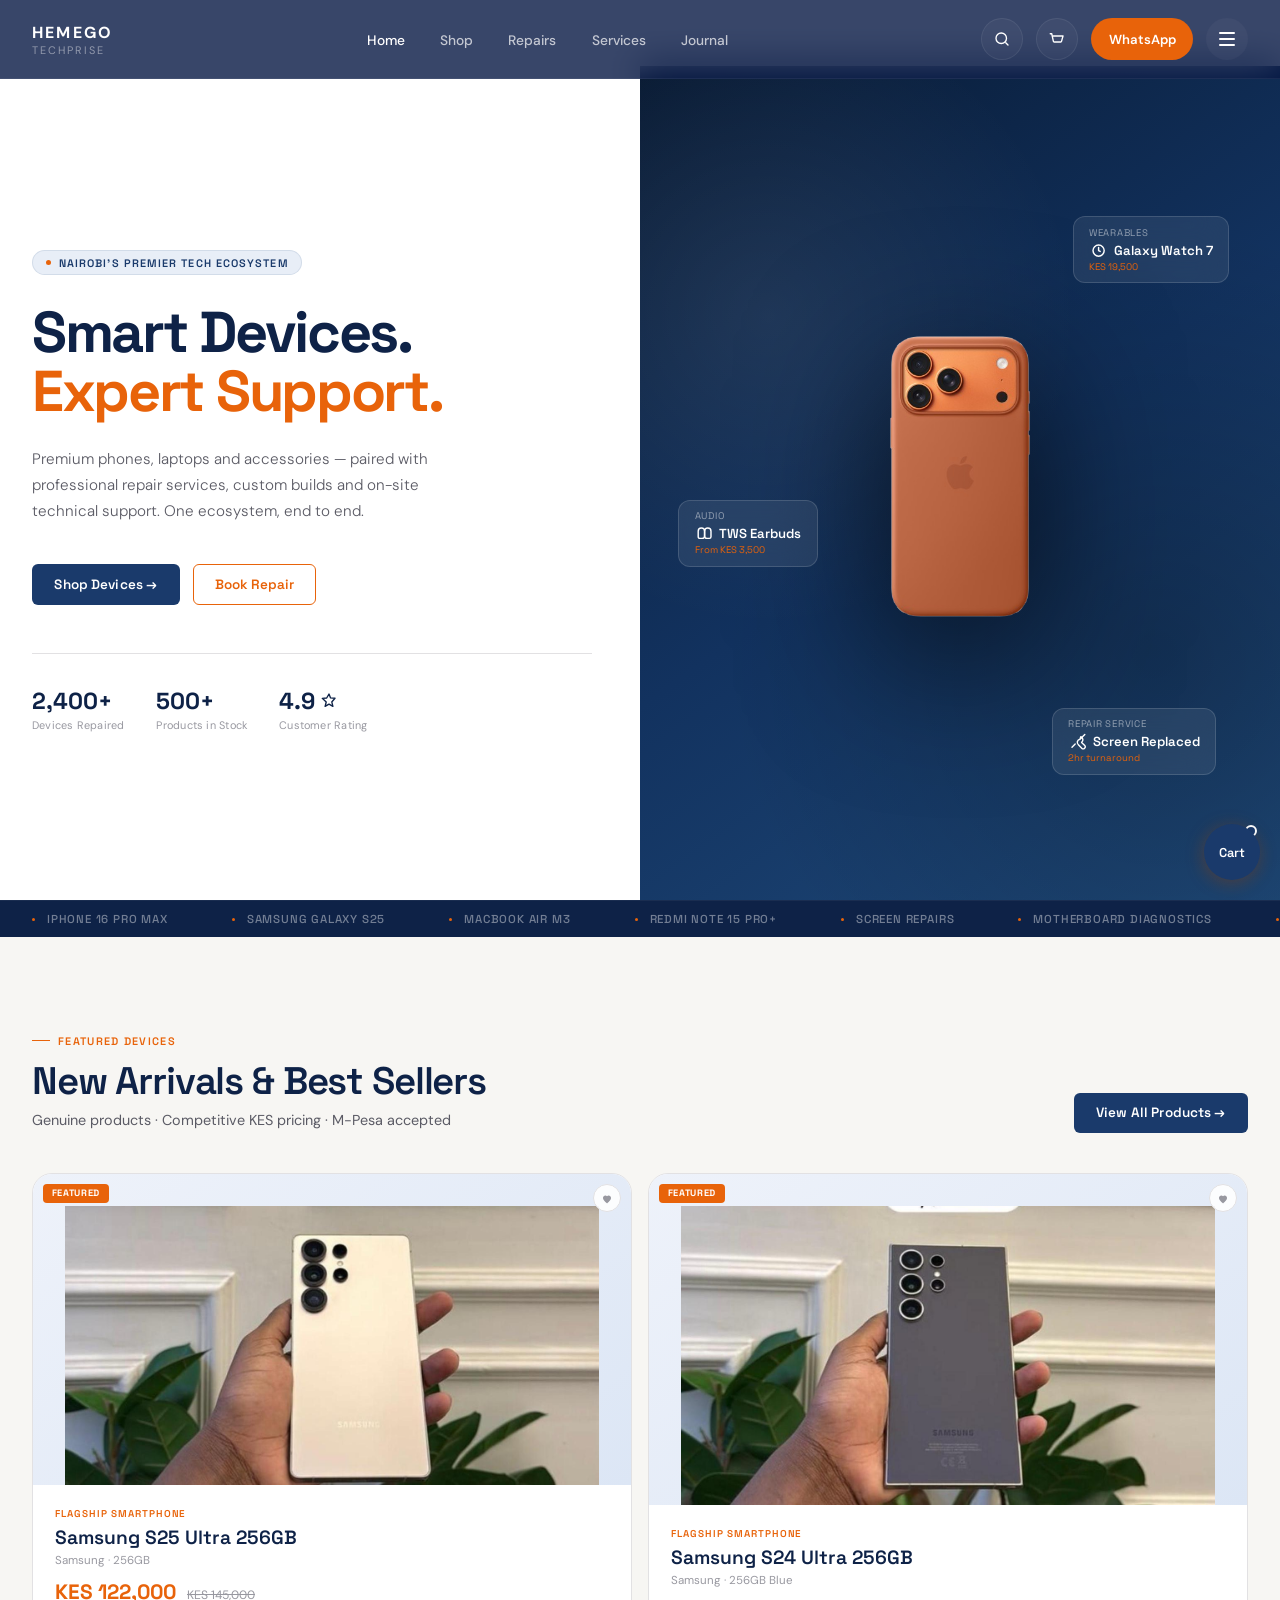
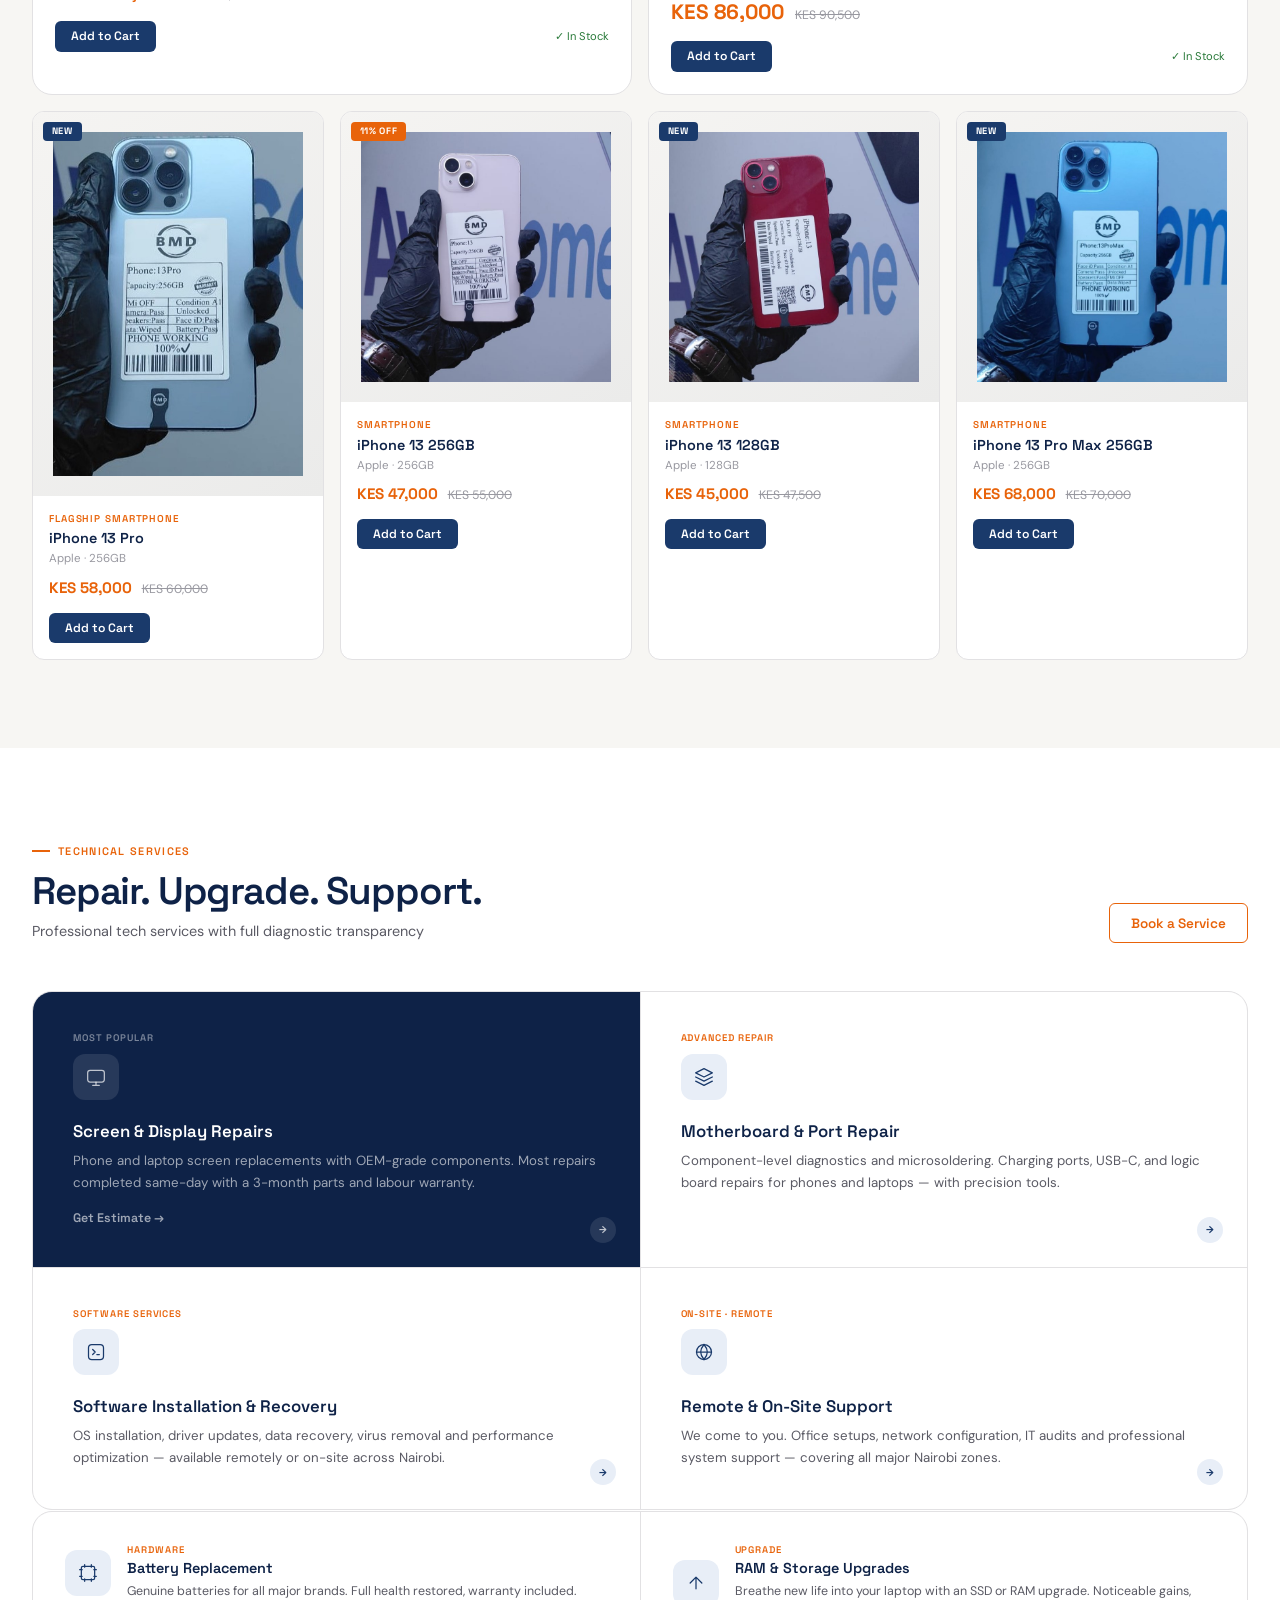
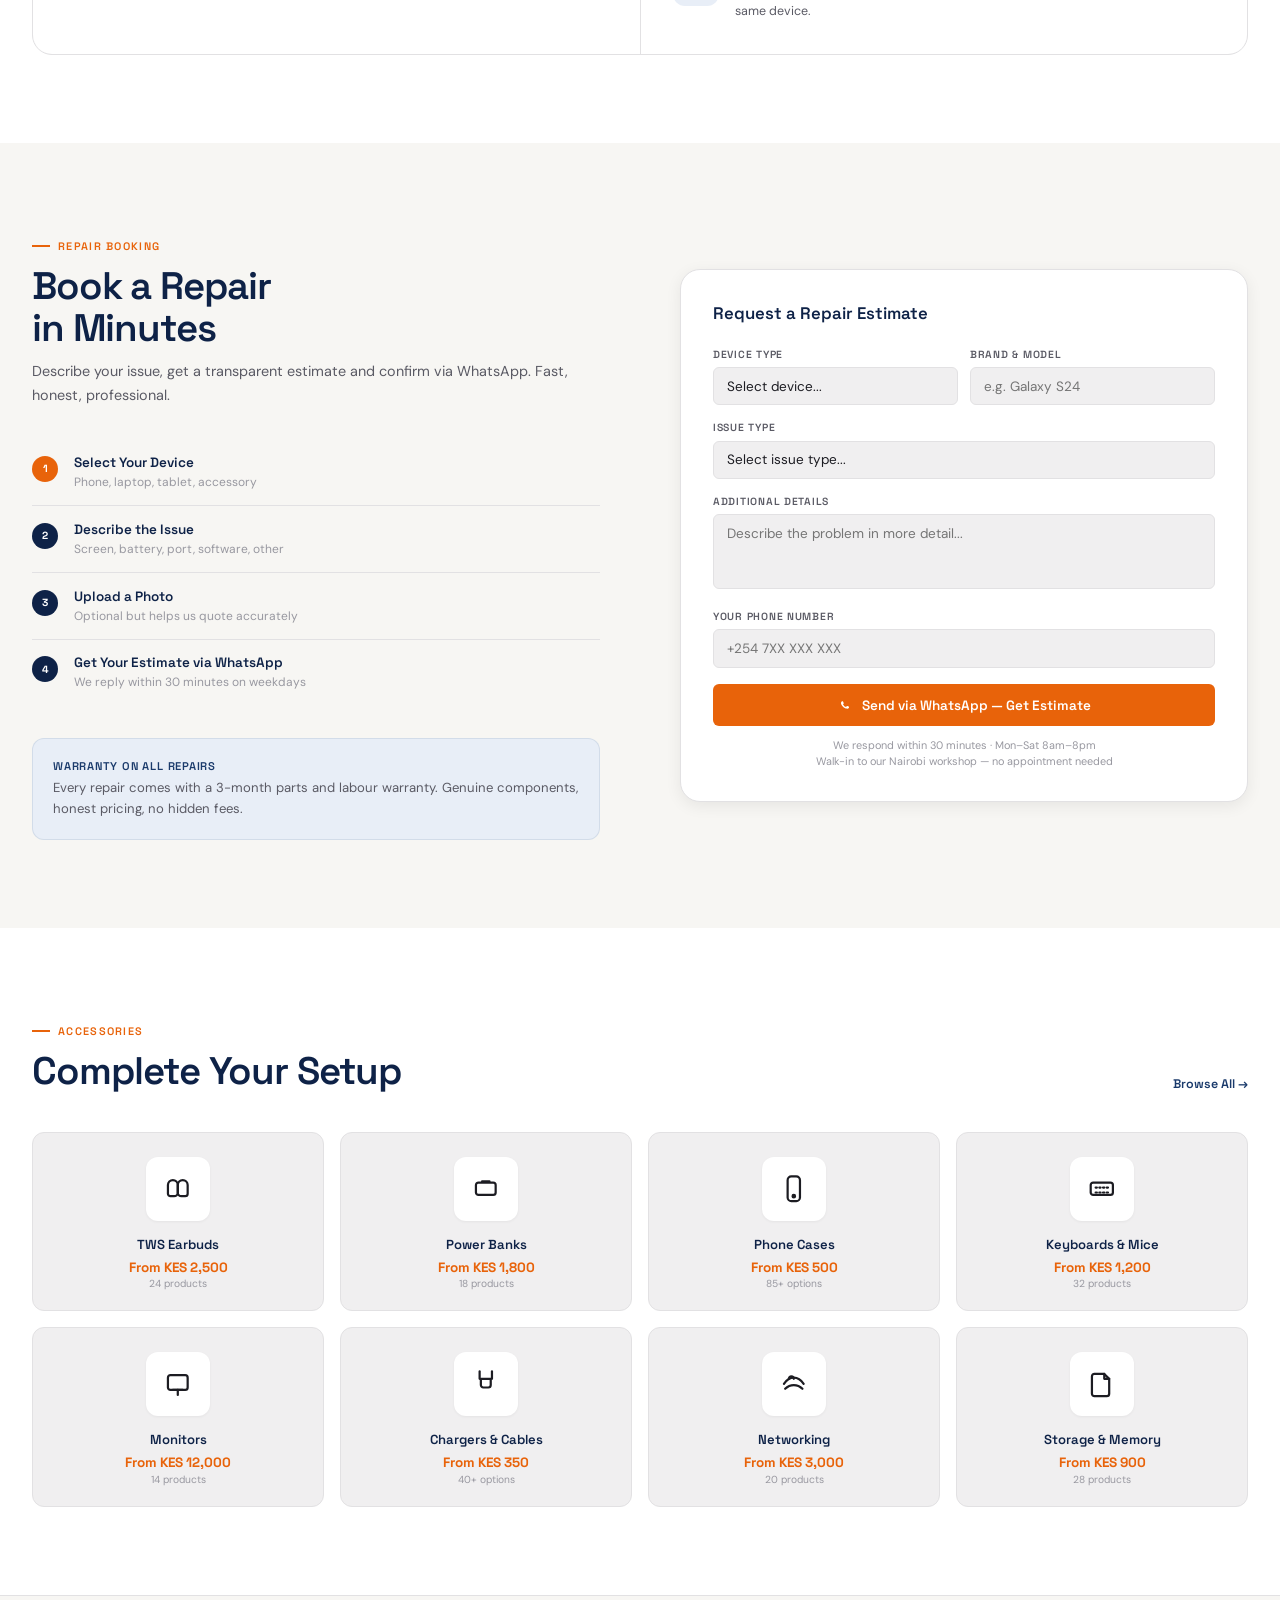
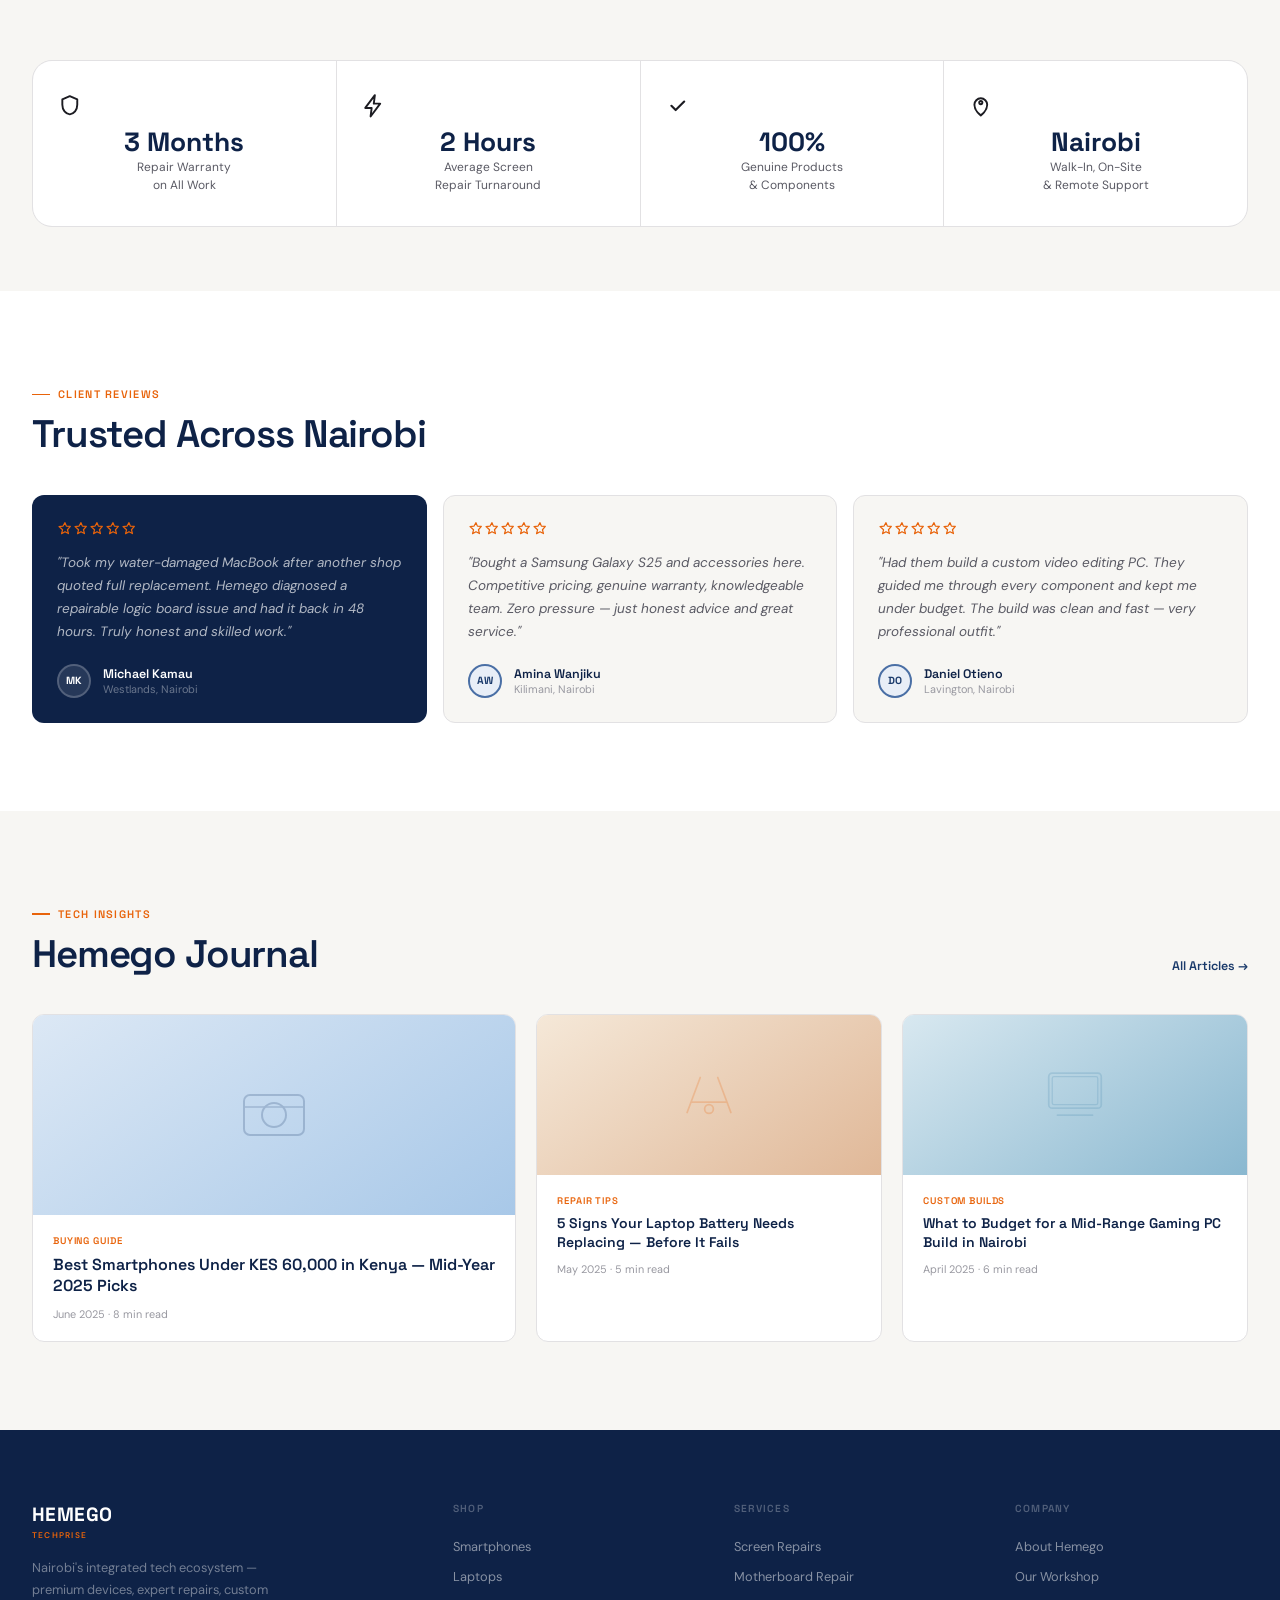
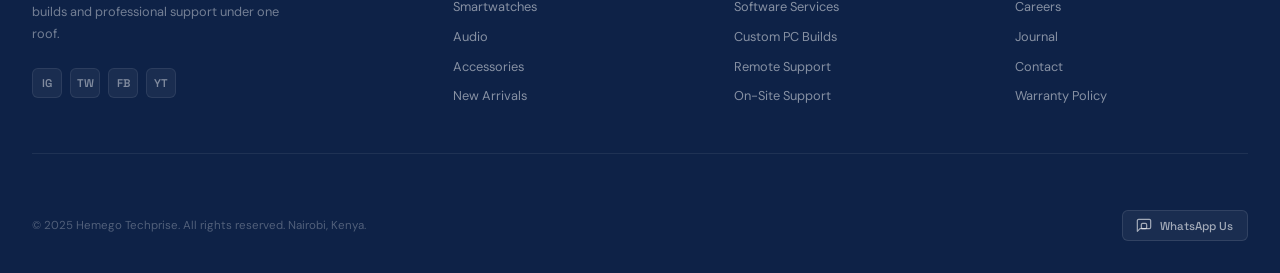
==== index.html @ 61129845 "first commit" ====
<!DOCTYPE html>
<html lang="en">

<head>
  <meta charset="UTF-8">
  <meta name="viewport" content="width=device-width, initial-scale=1.0">
  <title>HEMEGO TECHPRISE — Nairobi's Premium Tech Ecosystem</title>
  <link
    href="https://fonts.googleapis.com/css2?family=Space+Grotesk:wght@300;400;500;600;700&family=DM+Sans:ital,opsz,wght@0,9..40,300;0,9..40,400;0,9..40,500;1,9..40,300&display=swap"
    rel="stylesheet">
  <link rel="stylesheet" href="css/index.css">
</head>

<body>



  <nav class="top-nav" id="topNav">
    <div class="top-nav-inner">

      <!-- LEFT -->
      <a href="index.html" class="brand">
        <span class="brand-main">HEMEGO</span>
        <span class="brand-sub">Techprise</span>
      </a>

      <!-- CENTER DESKTOP NAV -->
      <ul class="desktop-links">
        <li><a href="index.html" class="active">Home</a></li>
        <li><a href="shop.html">Shop</a></li>
        <li><a href="repairs.html">Repairs</a></li>
        <li><a href="services.html">Services</a></li>
        <li><a href="journal.html">Journal</a></li>
      </ul>

      <!-- RIGHT -->
      <div class="nav-right">

        <button class="nav-circle-btn" id="desktopSearchBtn">
          <svg viewBox="0 0 24 24" fill="none">
            <circle cx="11" cy="11" r="7" stroke="currentColor" stroke-width="1.8" />
            <path d="M20 20L17 17" stroke="currentColor" stroke-width="1.8" stroke-linecap="round" />
          </svg>
        </button>

        <button class="nav-circle-btn">
          <svg viewBox="0 0 24 24" fill="none">
            <path d="M3 5h2l2.2 10.2a1 1 0 0 0 1 .8h8.8a1 1 0 0 0 1-.8L20 8H7" stroke="currentColor" stroke-width="1.8"
              stroke-linecap="round" stroke-linejoin="round" />
            <circle cx="10" cy="20" r="1" />
            <circle cx="18" cy="20" r="1" />
          </svg>
        </button>

        <a href="https://wa.me/254703768321" class="wa-nav-btn">
          WhatsApp
        </a>

        <!-- HAMBURGER -->
        <button class="hamburger-btn" id="hamburgerBtn">
          <span></span>
          <span></span>
          <span></span>
        </button>

      </div>

    </div>
  </nav>

  <!-- =========================
MOBILE DRAWER
========================= -->

  <div class="mobile-drawer-overlay" id="drawerOverlay"></div>

  <aside class="mobile-drawer" id="mobileDrawer">

    <div class="drawer-top">
      <div>
        <div class="drawer-brand">HEMEGO</div>
        <div class="drawer-sub">Techprise</div>
      </div>

      <button class="drawer-close" id="drawerClose">
        ×
      </button>
    </div>

    <div class="drawer-section">
      <div class="drawer-label">Navigation</div>

      <a href="index.html">Home</a>
      <a href="shop.html">Shop</a>
      <a href="repairs.html">Repairs</a>
      <a href="services.html">Services</a>
      <a href="journal.html">Journal</a>
    </div>

    <div class="drawer-section">
      <div class="drawer-label">Categories</div>

      <a href="#">Phones</a>
      <a href="#">Laptops</a>
      <a href="#">Gaming</a>
      <a href="#">Audio</a>
      <a href="#">Accessories</a>
    </div>

    <div class="drawer-section">
      <div class="drawer-label">Support</div>

      <a href="#">Book Repair</a>
      <a href="#">Track Order</a>
      <a href="#">Contact</a>
    </div>

  </aside>

  <!-- =========================
BOTTOM MOBILE NAV
========================= -->

  <nav class="bottom-mobile-nav">

    <a href="index.html" class="bottom-nav-item active">
      <svg viewBox="0 0 24 24" fill="none">
        <path d="M3 11L12 4L21 11V20H15V14H9V20H3V11Z" stroke="currentColor" stroke-width="1.8"
          stroke-linejoin="round" />
      </svg>
      <span>Home</span>
    </a>

    <button class="bottom-nav-item" id="mobileSearchBtn">
      <svg viewBox="0 0 24 24" fill="none">
        <circle cx="11" cy="11" r="7" stroke="currentColor" stroke-width="1.8" />
        <path d="M20 20L17 17" stroke="currentColor" stroke-width="1.8" stroke-linecap="round" />
      </svg>
      <span>Search</span>
    </button>

    <button class="bottom-nav-item" id="mobileCartBtn">
      <svg viewBox="0 0 24 24" fill="none">
        <path d="M3 5h2l2.2 10.2a1 1 0 0 0 1 .8h8.8a1 1 0 0 0 1-.8L20 8H7" stroke="currentColor" stroke-width="1.8"
          stroke-linecap="round" stroke-linejoin="round" />
        <circle cx="10" cy="20" r="1" />
        <circle cx="18" cy="20" r="1" />
      </svg>
      <span>Cart</span>
    </button>

    <a href="https://wa.me/254703768321" class="bottom-nav-item">
      <svg viewBox="0 0 24 24" fill="currentColor">
        <path
          d="M17.472 14.382c-.297-.149-1.758-.867-2.03-.967-.273-.099-.471-.148-.67.15-.197.297-.767.966-.94 1.164-.173.199-.347.223-.644.075-.297-.15-1.255-.463-2.39-1.475-.883-.788-1.48-1.761-1.653-2.059-.173-.297-.018-.458.13-.606.134-.133.298-.347.446-.52.149-.174.198-.298.298-.497.099-.198.05-.371-.025-.52-.075-.149-.669-1.612-.916-2.207-.242-.579-.487-.5-.669-.51-.173-.008-.371-.01-.57-.01-.198 0-.52.074-.792.372-.272.297-1.04 1.016-1.04 2.479 0 1.462 1.065 2.875 1.213 3.074.149.198 2.096 3.2 5.077 4.487.709.306 1.262.489 1.694.625.712.227 1.36.195 1.871.118.571-.085 1.758-.719 2.006-1.413.248-.694.248-1.289.173-1.413-.074-.124-.272-.198-.57-.347z" />
      </svg>
      <span>WhatsApp</span>
    </a>

  </nav>



  <div class="drawer-overlay" id="drawerOverlay"></div>
  <div class="mobile-drawer" id="mobileDrawer">
    <ul class="drawer-links">
      <li><a href="index.html" onclick="closeDrawer()">Home<span>→</span></a></li>
      <li><a href="shop.html" onclick="closeDrawer()">Shop<span>→</span></a></li>
      <li><a href="#accessories" onclick="closeDrawer()">Accessories<span>→</span></a></li>
      <li><a href="#booking" onclick="closeDrawer()">Support<span>→</span></a></li>
    </ul>
    <div class="drawer-ctas">
      <a href="#products" class="btn-primary" onclick="closeDrawer()">Shop Devices →</a>
      <a href="#booking" class="btn-secondary" onclick="closeDrawer()">Book Repair</a>
    </div>
  </div>

  <!-- HERO -->
  <section class="hero">
    <div class="hero-grid">
      <div class="hero-left">
        <div class="hero-eyebrow"><span></span> Nairobi's Premier Tech Ecosystem</div>
        <h1 class="hero-h1">Smart Devices.<br><em>Expert Support.</em></h1>
        <p class="hero-sub">Premium phones, laptops and accessories — paired with professional repair services, custom
          builds and on-site technical support. One ecosystem, end to end.</p>
        <div class="hero-ctas">
          <a href="#products" class="btn-primary">Shop Devices →</a>
          <a href="#booking" class="btn-secondary">Book Repair</a>
        </div>
        <div class="hero-stats">
          <div>
            <div class="hero-stat-num">2,400+</div>
            <div class="hero-stat-label">Devices Repaired</div>
          </div>
          <div>
            <div class="hero-stat-num">500+</div>
            <div class="hero-stat-label">Products in Stock</div>
          </div>
          <div>
            <div class="hero-stat-num"><span>4.9</span><svg viewBox="0 0 24 24" width="18" height="18" fill="none"
                stroke="currentColor" stroke-width="1.8" stroke-linejoin="round" stroke-linecap="round"
                style="margin-left:.3rem">
                <path d="M12 17.5l-5.2 3 1.5-5.8L3 9.8l5.9-.5L12 4l2.1 5.2 5.9.5-4.3 4.9 1.5 5.8z" />
              </svg></div>
            <div class="hero-stat-label">Customer Rating</div>
          </div>
        </div>
      </div>

      <div class="hero-right">
        <div class="hero-right-bg"></div>

        <div class="hero-stage">

          <!-- Flagship phone image -->
          <img class="hero-phone-svg" src="img/iphone.png" alt="Hero iPhone" />

          <!-- Floating badges -->
          <div class="hero-badge badge-watch">
            <span class="hero-badge-label">Wearables</span>
            <span class="hero-badge-value"><svg viewBox="0 0 24 24" fill="none" stroke="currentColor" stroke-width="1.8"
                stroke-linecap="round" stroke-linejoin="round">
                <circle cx="12" cy="12" r="7" />
                <path d="M12 8v4l2 1" />
              </svg>Galaxy Watch 7</span>
            <span class="hero-badge-sub">KES 19,500</span>
          </div>
          <div class="hero-badge badge-earbuds">
            <span class="hero-badge-label">Audio</span>
            <span class="hero-badge-value"><svg viewBox="0 0 24 24" fill="none" stroke="currentColor" stroke-width="1.8"
                stroke-linecap="round" stroke-linejoin="round">
                <path d="M4 12V9a4 4 0 0 1 8 0v6a3 3 0 0 1-3 3H6a2 2 0 0 1-2-2v-2z" />
                <path d="M20 12V9a4 4 0 0 0-8 0v6a3 3 0 0 0 3 3h3a2 2 0 0 0 2-2v-2z" />
              </svg>TWS Earbuds</span>
            <span class="hero-badge-sub">From KES 3,500</span>
          </div>
          <div class="hero-badge badge-repair">
            <span class="hero-badge-label">Repair Service</span>
            <span class="hero-badge-value"><svg viewBox="0 0 24 24" fill="none" stroke="currentColor" stroke-width="1.8"
                stroke-linecap="round" stroke-linejoin="round">
                <path
                  d="M21 3l-6 6m0 0A4 4 0 0 0 13 16l4.5 4.5a2 2 0 0 0 2.9 0l.6-.6a2 2 0 0 0 0-2.9L17 13a4 4 0 0 0-1-7z" />
                <path d="M5 19l4-4" />
              </svg>Screen Replaced</span>
            <span class="hero-badge-sub">2hr turnaround</span>
          </div>

        </div>
      </div>
    </div>
  </section>

  <!-- MARQUEE -->
  <div class="marquee-bar">
    <div class="marquee-track">
      <span class="marquee-item"><span class="m-dot"></span>iPhone 16 Pro Max</span>
      <span class="marquee-item"><span class="m-dot"></span>Samsung Galaxy S25</span>
      <span class="marquee-item"><span class="m-dot"></span>MacBook Air M3</span>
      <span class="marquee-item"><span class="m-dot"></span>Redmi Note 15 Pro+</span>
      <span class="marquee-item"><span class="m-dot"></span>Screen Repairs</span>
      <span class="marquee-item"><span class="m-dot"></span>Motherboard Diagnostics</span>
      <span class="marquee-item"><span class="m-dot"></span>Custom PC Builds</span>
      <span class="marquee-item"><span class="m-dot"></span>Software Setup</span>
      <span class="marquee-item"><span class="m-dot"></span>Remote Support</span>
      <span class="marquee-item"><span class="m-dot"></span>On-Site Services</span>
      <span class="marquee-item"><span class="m-dot"></span>iPhone 16 Pro Max</span>
      <span class="marquee-item"><span class="m-dot"></span>Samsung Galaxy S25</span>
      <span class="marquee-item"><span class="m-dot"></span>MacBook Air M3</span>
      <span class="marquee-item"><span class="m-dot"></span>Redmi Note 15 Pro+</span>
      <span class="marquee-item"><span class="m-dot"></span>Screen Repairs</span>
      <span class="marquee-item"><span class="m-dot"></span>Motherboard Diagnostics</span>
      <span class="marquee-item"><span class="m-dot"></span>Custom PC Builds</span>
      <span class="marquee-item"><span class="m-dot"></span>Software Setup</span>
      <span class="marquee-item"><span class="m-dot"></span>Remote Support</span>
      <span class="marquee-item"><span class="m-dot"></span>On-Site Services</span>
    </div>
  </div>

  <!-- PRODUCTS -->
  <section class="products-section" id="products">
    <div class="container">
      <div class="products-header">
        <div class="fade-up">
          <div class="section-label">Featured Devices</div>
          <h2 class="section-title">New Arrivals &amp; Best Sellers</h2>
          <p class="section-sub">Genuine products · Competitive KES pricing · M-Pesa accepted</p>
        </div>
        <a href="shop.html" class="btn-primary fade-up">View All Products →</a>
      </div>

<div class="products-section-inner">

  <!-- Featured strip: exactly the featured/hero items -->
  <div class="featured-strip stagger">

    <!-- Samsung S25 Ultra -->
    <div class="pcard-feat">
      <div class="pimg">
        <img src="img/s25ultra.jpeg" alt="Samsung S25 Ultra 256GB" style="max-width:100%;height:auto;" />
      </div>

      <span class="pbadge">Featured</span>

      <button class="pwishlist">
        <svg viewBox="0 0 24 24" fill="currentColor">
          <path d="M12 21c-4.5-4-7-6.7-7-9.5 0-2.2 1.8-4 4-4 1.1 0 2.1.5 2.7 1.3.6-.8 1.6-1.3 2.7-1.3 2.2 0 4 1.8 4 4 0 2.8-2.5 5.5-7 9.5z" />
        </svg>
      </button>

      <div class="pbody">
        <div class="ptag">Flagship Smartphone</div>
        <div class="pname">Samsung S25 Ultra 256GB</div>
        <div class="pbrand">Samsung · 256GB</div>
        <div class="pprice">
          KES 122,000 
          <span class="pprice-old">KES 145,000</span>
        </div>

        <div class="pcta">
          <button class="btn-add">Add to Cart</button>
          <span class="pstock">✓ In Stock</span>
        </div>
      </div>
    </div>


    <!-- iPhone 13 Pro Max -->
    <div class="pcard-feat">
      <div class="pimg">
        <img src="img/s24ultra.jpeg" alt="Samsung S24 Ultra 256GB" style="max-width:100%;height:auto;" />
      </div>

      <span class="pbadge">Featured</span>

      <button class="pwishlist">
        <svg viewBox="0 0 24 24" fill="currentColor">
          <path d="M12 21c-4.5-4-7-6.7-7-9.5 0-2.2 1.8-4 4-4 1.1 0 2.1.5 2.7 1.3.6-.8 1.6-1.3 2.7-1.3 2.2 0 4 1.8 4 4 0 2.8-2.5 5.5-7 9.5z" />
        </svg>
      </button>

      <div class="pbody">
        <div class="ptag">Flagship Smartphone</div>
        <div class="pname">Samsung S24 Ultra 256GB</div>
        <div class="pbrand">Samsung · 256GB Blue</div>

        <div class="pprice">
          KES 86,000
          <span class="pprice-old">KES 90,500</span>
        </div>

        <div class="pcta">
          <button class="btn-add">Add to Cart</button>
          <span class="pstock">✓ In Stock</span>
        </div>
      </div>
    </div>

  </div>


  <!-- Uniform grid: everything else -->
  <div class="products-grid-uniform stagger">


    <!-- iPhone 13 Pro -->
    <div class="pcard-sm">
      <div class="pimg">
        <img src="img/img3.jpeg" alt="iPhone 13 Pro 256GB" style="max-width:100%;height:auto;" />
      </div>

      <span class="pbadge pbadge-new">New</span>

      <div class="pbody">
        <div class="ptag">Flagship Smartphone</div>
        <div class="pname">iPhone 13 Pro</div>
        <div class="pbrand">Apple · 256GB</div>

        <div class="pprice">
          KES 58,000
          <span class="pprice-old">KES 60,000</span>
        </div>

        <div class="pcta">
          <button class="btn-add">Add to Cart</button>
        </div>
      </div>
    </div>



    <!-- iPhone 13 -->
    <div class="pcard-sm">
      <div class="pimg">
        <img src="img/img2.jpeg" alt="iPhone 13 256GB" style="max-width:100%;height:auto;" />
      </div>

      <span class="pbadge" style="background:var(--orange)">11% Off</span>

      <div class="pbody">
        <div class="ptag">Smartphone</div>
        <div class="pname">iPhone 13 256GB</div>
        <div class="pbrand">Apple · 256GB</div>

        <div class="pprice">
          KES 47,000
          <span class="pprice-old">KES 55,000</span>
        </div>

        <div class="pcta">
          <button class="btn-add">Add to Cart</button>
        </div>
      </div>
    </div>



    <!-- iPhone 13 128GB -->
    <div class="pcard-sm">
      <div class="pimg">
        <img src="img/img1.jpeg" alt="iPhone 13 128GB" style="max-width:100%;height:auto;" />
      </div>

      <span class="pbadge pbadge-new">New</span>

      <div class="pbody">
        <div class="ptag">Smartphone</div>
        <div class="pname">iPhone 13 128GB</div>
        <div class="pbrand">Apple · 128GB</div>

        <div class="pprice">
          KES 45,000
          <span class="pprice-old">KES 47,500</span>
        </div>

        <div class="pcta">
          <button class="btn-add">Add to Cart</button>
        </div>
      </div>
    </div>



    <!-- Samsung S24 Ultra -->
    <div class="pcard-sm">
      <div class="pimg">
        <img src="img/img4.jpeg" alt="iPhone 13 Pro Max 256GB" style="max-width:100%;height:auto;" />
      </div>

      <span class="pbadge pbadge-new">New</span>

      <div class="pbody">
        <div class="ptag">Smartphone</div>
        <div class="pname">iPhone 13 Pro Max 256GB</div>
        <div class="pbrand">Apple · 256GB</div>

        <div class="pprice">
        KES 68,000
          <span class="pprice-old">KES 70,000</span>
        </div>

        <div class="pcta">
          <button class="btn-add">Add to Cart</button>
        </div>
      </div>
    </div>


  </div>

</div>
    </div>
  </section>

  <!-- SERVICES -->
  <section class="services-section fade-up" id="services">
    <div class="container">
      <div class="services-header">
        <div>
          <div class="section-label">Technical Services</div>
          <h2 class="section-title">Repair. Upgrade. Support.</h2>
          <p class="section-sub">Professional tech services with full diagnostic transparency</p>
        </div>
        <a href="#booking" class="btn-secondary">Book a Service</a>
      </div>
      <div class="services-grid stagger">
        <div class="sblock dark">
          <div class="stag">Most Popular</div>
          <div class="sicon">
            <svg width="20" height="20" viewBox="0 0 24 24" fill="none">
              <rect x="2" y="4" width="20" height="14" rx="3" stroke="rgba(255,255,255,.7)" stroke-width="1.5" />
              <path d="M8 22h8M12 18v4" stroke="rgba(255,255,255,.7)" stroke-width="1.5" stroke-linecap="round" />
            </svg>
          </div>
          <div class="stitle">Screen &amp; Display Repairs</div>
          <p class="sdesc">Phone and laptop screen replacements with OEM-grade components. Most repairs completed
            same-day with a 3-month parts and labour warranty.</p>
          <span class="slink">Get Estimate →</span>
          <div class="sarrow">→</div>
        </div>
        <div class="sblock">
          <div class="stag">Advanced Repair</div>
          <div class="sicon">
            <svg width="20" height="20" viewBox="0 0 24 24" fill="none">
              <path d="M12 2L2 7l10 5 10-5-10-5zM2 17l10 5 10-5M2 12l10 5 10-5" stroke="var(--blue)" stroke-width="1.5"
                stroke-linecap="round" stroke-linejoin="round" />
            </svg>
          </div>
          <div class="stitle">Motherboard &amp; Port Repair</div>
          <p class="sdesc">Component-level diagnostics and microsoldering. Charging ports, USB-C, and logic board
            repairs for phones and laptops — with precision tools.</p>
          <div class="sarrow">→</div>
        </div>
        <div class="sblock">
          <div class="stag">Software Services</div>
          <div class="sicon">
            <svg width="20" height="20" viewBox="0 0 24 24" fill="none">
              <path d="M8 9l3 3-3 3M13 15h3" stroke="var(--blue)" stroke-width="1.5" stroke-linecap="round"
                stroke-linejoin="round" />
              <rect x="3" y="3" width="18" height="18" rx="4" stroke="var(--blue)" stroke-width="1.5" />
            </svg>
          </div>
          <div class="stitle">Software Installation &amp; Recovery</div>
          <p class="sdesc">OS installation, driver updates, data recovery, virus removal and performance optimization —
            available remotely or on-site across Nairobi.</p>
          <div class="sarrow">→</div>
        </div>
        <div class="sblock">
          <div class="stag">On-Site · Remote</div>
          <div class="sicon">
            <svg width="20" height="20" viewBox="0 0 24 24" fill="none">
              <circle cx="12" cy="12" r="9" stroke="var(--blue)" stroke-width="1.5" />
              <path d="M12 3c-2.5 3-4 5.5-4 9s1.5 6 4 9M12 3c2.5 3 4 5.5 4 9s-1.5 6-4 9M3 12h18" stroke="var(--blue)"
                stroke-width="1.5" stroke-linecap="round" />
            </svg>
          </div>
          <div class="stitle">Remote &amp; On-Site Support</div>
          <p class="sdesc">We come to you. Office setups, network configuration, IT audits and professional system
            support — covering all major Nairobi zones.</p>
          <div class="sarrow">→</div>
        </div>
      </div>
      <!-- Service addon row -->
      <div
        style="display:grid;grid-template-columns:1fr 1fr;gap:1px;background:var(--gray-200);border:1px solid var(--gray-200);border-radius:var(--radius-lg);overflow:hidden;margin-top:1px">
        <div class="sblock" style="padding:2rem">
          <div style="display:flex;align-items:center;gap:1rem">
            <div class="sicon" style="margin-bottom:0;flex-shrink:0">
              <svg width="20" height="20" viewBox="0 0 24 24" fill="none">
                <rect x="4" y="4" width="16" height="16" rx="2" stroke="var(--blue)" stroke-width="1.5" />
                <path d="M8 2v3M16 2v3M8 19v3M16 19v3M2 8h3M2 16h3M19 8h3M19 16h3" stroke="var(--blue)"
                  stroke-width="1.5" stroke-linecap="round" />
              </svg>
            </div>
            <div>
              <div class="stag" style="margin-bottom:.2rem">Hardware</div>
              <div class="stitle" style="font-size:.9rem;margin-bottom:.2rem">Battery Replacement</div>
              <p class="sdesc" style="font-size:.78rem">Genuine batteries for all major brands. Full health restored,
                warranty included.</p>
            </div>
          </div>
        </div>
        <div class="sblock" style="padding:2rem">
          <div style="display:flex;align-items:center;gap:1rem">
            <div class="sicon" style="margin-bottom:0;flex-shrink:0">
              <svg width="20" height="20" viewBox="0 0 24 24" fill="none">
                <path d="M12 5v14M5 12l7-7 7 7" stroke="var(--blue)" stroke-width="1.5" stroke-linecap="round"
                  stroke-linejoin="round" />
              </svg>
            </div>
            <div>
              <div class="stag" style="margin-bottom:.2rem">Upgrade</div>
              <div class="stitle" style="font-size:.9rem;margin-bottom:.2rem">RAM &amp; Storage Upgrades</div>
              <p class="sdesc" style="font-size:.78rem">Breathe new life into your laptop with an SSD or RAM upgrade.
                Noticeable gains, same device.</p>
            </div>
          </div>
        </div>
      </div>
    </div>
  </section>

  <!-- BOOKING -->
  <section class="booking-section fade-up" id="booking">
    <div class="container">
      <div class="booking-inner">
        <div>
          <div class="section-label">Repair Booking</div>
          <h2 class="section-title">Book a Repair<br>in Minutes</h2>
          <p class="section-sub" style="margin-top:.75rem">Describe your issue, get a transparent estimate and confirm
            via WhatsApp. Fast, honest, professional.</p>
          <div class="booking-flow">
            <div class="bstep">
              <div class="bnum active">1</div>
              <div>
                <div class="bstep-title">Select Your Device</div>
                <div class="bstep-desc">Phone, laptop, tablet, accessory</div>
              </div>
            </div>
            <div class="bstep">
              <div class="bnum">2</div>
              <div>
                <div class="bstep-title">Describe the Issue</div>
                <div class="bstep-desc">Screen, battery, port, software, other</div>
              </div>
            </div>
            <div class="bstep">
              <div class="bnum">3</div>
              <div>
                <div class="bstep-title">Upload a Photo</div>
                <div class="bstep-desc">Optional but helps us quote accurately</div>
              </div>
            </div>
            <div class="bstep">
              <div class="bnum">4</div>
              <div>
                <div class="bstep-title">Get Your Estimate via WhatsApp</div>
                <div class="bstep-desc">We reply within 30 minutes on weekdays</div>
              </div>
            </div>
          </div>
          <div
            style="margin-top:2rem;padding:1.25rem;background:var(--blue-pale);border-radius:var(--radius);border:1px solid rgba(26,58,107,.1)">
            <div
              style="font-size:.7rem;font-weight:600;letter-spacing:.07em;text-transform:uppercase;color:var(--blue);font-family:'Space Grotesk',sans-serif;margin-bottom:.35rem">
              Warranty on all repairs</div>
            <div style="font-size:.82rem;color:var(--gray-600);line-height:1.55">Every repair comes with a 3-month parts
              and labour warranty. Genuine components, honest pricing, no hidden fees.</div>
          </div>
        </div>
        <div class="booking-form-wrap">
          <div class="form-title">Request a Repair Estimate</div>
          <div class="frow">
            <div class="fgroup">
              <label class="flabel">Device Type</label>
              <select class="fselect" id="deviceSelect">
                <option>Select device...</option>
                <option>Smartphone</option>
                <option>Laptop</option>
                <option>Tablet</option>
                <option>Smartwatch</option>
                <option>Other</option>
              </select>
            </div>
            <div class="fgroup">
              <label class="flabel">Brand &amp; Model</label>
              <input type="text" class="finput" id="modelInput" placeholder="e.g. Galaxy S24">
            </div>
          </div>
          <div class="fgroup">
            <label class="flabel">Issue Type</label>
            <select class="fselect" id="issueSelect">
              <option>Select issue type...</option>
              <option>Cracked / Broken Screen</option>
              <option>Battery Not Charging</option>
              <option>Charging Port Damaged</option>
              <option>Motherboard / Logic Board</option>
              <option>Software / OS Issue</option>
              <option>Speaker / Microphone</option>
              <option>Water Damage</option>
              <option>Camera Fault</option>
              <option>Other</option>
            </select>
          </div>
          <div class="fgroup">
            <label class="flabel">Additional Details</label>
            <textarea class="ftextarea" id="detailsInput"
              placeholder="Describe the problem in more detail..."></textarea>
          </div>
          <div class="fgroup">
            <label class="flabel">Your Phone Number</label>
            <input type="tel" class="finput" id="phoneInput" placeholder="+254 7XX XXX XXX">
          </div>
          <button class="btn-wa" id="bookingWa">
            <svg width="16" height="16" viewBox="0 0 24 24" fill="currentColor" style="flex-shrink:0">
              <path
                d="M17.472 14.382c-.297-.149-1.758-.867-2.03-.967-.273-.099-.471-.148-.67.15-.197.297-.767.966-.94 1.164-.173.199-.347.223-.644.075-.297-.15-1.255-.463-2.39-1.475-.883-.788-1.48-1.761-1.653-2.059-.173-.297-.018-.458.13-.606.134-.133.298-.347.446-.52.149-.174.198-.298.298-.497.099-.198.05-.371-.025-.52-.075-.149-.669-1.612-.916-2.207-.242-.579-.487-.5-.669-.51-.173-.008-.371-.01-.57-.01-.198 0-.52.074-.792.372-.272.297-1.04 1.016-1.04 2.479 0 1.462 1.065 2.875 1.213 3.074.149.198 2.096 3.2 5.077 4.487.709.306 1.262.489 1.694.625.712.227 1.36.195 1.871.118.571-.085 1.758-.719 2.006-1.413.248-.694.248-1.289.173-1.413-.074-.124-.272-.198-.57-.347z" />
            </svg>
            Send via WhatsApp — Get Estimate
          </button>
          <div class="form-note">We respond within 30 minutes · Mon–Sat 8am–8pm<br>Walk-in to our Nairobi workshop — no
            appointment needed</div>
        </div>
      </div>
    </div>
  </section>

  <!-- ACCESSORIES -->
  <section class="accessories-section fade-up" id="accessories">
    <div class="container">
      <div class="acc-header">
        <div>
          <div class="section-label">Accessories</div>
          <h2 class="section-title">Complete Your Setup</h2>
        </div>
        <a href="#" class="acc-link">Browse All →</a>
      </div>
      <div class="acc-grid stagger">
        <a class="acard" href="#">
          <div class="acc-icon-wrap"><svg viewBox="0 0 24 24" fill="none" stroke="currentColor" stroke-width="1.8"
              stroke-linecap="round" stroke-linejoin="round">
              <path d="M4 12V9a4 4 0 0 1 8 0v6a3 3 0 0 1-3 3H6a2 2 0 0 1-2-2v-2z" />
              <path d="M20 12V9a4 4 0 0 0-8 0v6a3 3 0 0 0 3 3h3a2 2 0 0 0 2-2v-2z" />
            </svg></div>
          <div class="aname">TWS Earbuds</div>
          <div class="aprice">From KES 2,500</div>
          <div class="acount">24 products</div>
        </a>
        <a class="acard" href="#">
          <div class="acc-icon-wrap"><svg viewBox="0 0 24 24" fill="none" stroke="currentColor" stroke-width="1.8"
              stroke-linecap="round" stroke-linejoin="round">
              <rect x="4" y="7" width="16" height="10" rx="2" />
              <path d="M9 6h6" />
            </svg></div>
          <div class="aname">Power Banks</div>
          <div class="aprice">From KES 1,800</div>
          <div class="acount">18 products</div>
        </a>
        <a class="acard" href="#">
          <div class="acc-icon-wrap"><svg viewBox="0 0 24 24" fill="none" stroke="currentColor" stroke-width="1.8"
              stroke-linecap="round" stroke-linejoin="round">
              <rect x="7" y="2" width="10" height="20" rx="3" />
              <circle cx="12" cy="18" r="1" />
            </svg></div>
          <div class="aname">Phone Cases</div>
          <div class="aprice">From KES 500</div>
          <div class="acount">85+ options</div>
        </a>
        <a class="acard" href="#">
          <div class="acc-icon-wrap"><svg viewBox="0 0 24 24" fill="none" stroke="currentColor" stroke-width="1.8"
              stroke-linecap="round" stroke-linejoin="round">
              <rect x="3" y="7" width="18" height="10" rx="2" />
              <path d="M7 11h1M10 11h1M13 11h1M16 11h1M7 15h1M10 15h1M13 15h1M16 15h1" />
            </svg></div>
          <div class="aname">Keyboards &amp; Mice</div>
          <div class="aprice">From KES 1,200</div>
          <div class="acount">32 products</div>
        </a>
        <a class="acard" href="#">
          <div class="acc-icon-wrap"><svg viewBox="0 0 24 24" fill="none" stroke="currentColor" stroke-width="1.8"
              stroke-linecap="round" stroke-linejoin="round">
              <rect x="4" y="5" width="16" height="12" rx="2" />
              <path d="M8 17h8" />
              <path d="M12 17v4" />
            </svg></div>
          <div class="aname">Monitors</div>
          <div class="aprice">From KES 12,000</div>
          <div class="acount">14 products</div>
        </a>
        <a class="acard" href="#">
          <div class="acc-icon-wrap"><svg viewBox="0 0 24 24" fill="none" stroke="currentColor" stroke-width="1.8"
              stroke-linecap="round" stroke-linejoin="round">
              <path d="M7 2v6" />
              <path d="M17 2v6" />
              <path d="M8 8h8v5a2 2 0 0 1-2 2H10a2 2 0 0 1-2-2V8z" />
            </svg></div>
          <div class="aname">Chargers &amp; Cables</div>
          <div class="aprice">From KES 350</div>
          <div class="acount">40+ options</div>
        </a>
        <a class="acard" href="#">
          <div class="acc-icon-wrap"><svg viewBox="0 0 24 24" fill="none" stroke="currentColor" stroke-width="1.8"
              stroke-linecap="round" stroke-linejoin="round">
              <path d="M4 12c2-3 5-5 8-5s6 2 8 5" />
              <path d="M5 16c2-2 4-3 7-3s5 1 7 3" />
              <path d="M8 8a2 2 0 0 1 4 0" />
            </svg></div>
          <div class="aname">Networking</div>
          <div class="aprice">From KES 3,000</div>
          <div class="acount">20 products</div>
        </a>
        <a class="acard" href="#">
          <div class="acc-icon-wrap"><svg viewBox="0 0 24 24" fill="none" stroke="currentColor" stroke-width="1.8"
              stroke-linecap="round" stroke-linejoin="round">
              <path d="M6 4h8l4 4v12a2 2 0 0 1-2 2H6a2 2 0 0 1-2-2V6a2 2 0 0 1 2-2z" />
              <path d="M14 4v4h4" />
            </svg></div>
          <div class="aname">Storage &amp; Memory</div>
          <div class="aprice">From KES 900</div>
          <div class="acount">28 products</div>
        </a>
      </div>
    </div>
  </section>



  <!-- TRUST -->
  <section class="trust-section fade-up">
    <div class="container">
      <div class="trust-grid stagger">
        <div class="titem">
          <div class="ticon"><svg viewBox="0 0 24 24" fill="none" stroke="currentColor" stroke-width="1.8"
              stroke-linecap="round" stroke-linejoin="round">
              <path d="M12 3l7 3v5c0 5-3.134 8.5-7 9-3.866-.5-7-4-7-9V6l7-3z" />
            </svg></div>
          <div class="tnum">3 Months</div>
          <div class="tlabel">Repair Warranty<br>on All Work</div>
        </div>
        <div class="titem">
          <div class="ticon"><svg viewBox="0 0 24 24" fill="none" stroke="currentColor" stroke-width="1.8"
              stroke-linecap="round" stroke-linejoin="round">
              <path d="M13 2L4 14h6l-1 8 9-12h-6l1-8z" />
            </svg></div>
          <div class="tnum">2 Hours</div>
          <div class="tlabel">Average Screen<br>Repair Turnaround</div>
        </div>
        <div class="titem">
          <div class="ticon"><svg viewBox="0 0 24 24" fill="none" stroke="currentColor" stroke-width="2"
              stroke-linecap="round" stroke-linejoin="round">
              <path d="M6 12l4 4 8-8" />
            </svg></div>
          <div class="tnum">100%</div>
          <div class="tlabel">Genuine Products<br>&amp; Components</div>
        </div>
        <div class="titem">
          <div class="ticon"><svg viewBox="0 0 24 24" fill="none" stroke="currentColor" stroke-width="1.8"
              stroke-linecap="round" stroke-linejoin="round">
              <path d="M12 21s-6-4.35-6-10a6 6 0 0 1 12 0c0 5.65-6 10-6 10z" />
              <circle cx="12" cy="9" r="1.5" />
            </svg></div>
          <div class="tnum">Nairobi</div>
          <div class="tlabel">Walk-In, On-Site<br>&amp; Remote Support</div>
        </div>
      </div>
    </div>
  </section>

  <!-- TESTIMONIALS -->
  <section class="testimonials-section fade-up">
    <div class="container">
      <div class="section-label">Client Reviews</div>
      <h2 class="section-title">Trusted Across Nairobi</h2>
      <div class="testimonials-grid stagger">
        <div class="tcard featured-t">
          <div class="tstars"><svg viewBox="0 0 24 24" width="16" height="16" fill="none" stroke="currentColor"
              stroke-width="1.8" stroke-linejoin="round" stroke-linecap="round">
              <path d="M12 17.5l-5.2 3 1.5-5.8L3 9.8l5.9-.5L12 4l2.1 5.2 5.9.5-4.3 4.9 1.5 5.8z" />
            </svg><svg viewBox="0 0 24 24" width="16" height="16" fill="none" stroke="currentColor" stroke-width="1.8"
              stroke-linejoin="round" stroke-linecap="round">
              <path d="M12 17.5l-5.2 3 1.5-5.8L3 9.8l5.9-.5L12 4l2.1 5.2 5.9.5-4.3 4.9 1.5 5.8z" />
            </svg><svg viewBox="0 0 24 24" width="16" height="16" fill="none" stroke="currentColor" stroke-width="1.8"
              stroke-linejoin="round" stroke-linecap="round">
              <path d="M12 17.5l-5.2 3 1.5-5.8L3 9.8l5.9-.5L12 4l2.1 5.2 5.9.5-4.3 4.9 1.5 5.8z" />
            </svg><svg viewBox="0 0 24 24" width="16" height="16" fill="none" stroke="currentColor" stroke-width="1.8"
              stroke-linejoin="round" stroke-linecap="round">
              <path d="M12 17.5l-5.2 3 1.5-5.8L3 9.8l5.9-.5L12 4l2.1 5.2 5.9.5-4.3 4.9 1.5 5.8z" />
            </svg><svg viewBox="0 0 24 24" width="16" height="16" fill="none" stroke="currentColor" stroke-width="1.8"
              stroke-linejoin="round" stroke-linecap="round">
              <path d="M12 17.5l-5.2 3 1.5-5.8L3 9.8l5.9-.5L12 4l2.1 5.2 5.9.5-4.3 4.9 1.5 5.8z" />
            </svg></div>
          <p class="tquote">"Took my water-damaged MacBook after another shop quoted full replacement. Hemego diagnosed
            a repairable logic board issue and had it back in 48 hours. Truly honest and skilled work."</p>
          <div class="tauthor">
            <div class="tavatar">MK</div>
            <div>
              <div class="tname">Michael Kamau</div>
              <div class="tloc">Westlands, Nairobi</div>
            </div>
          </div>
        </div>
        <div class="tcard">
          <div class="tstars"><svg viewBox="0 0 24 24" width="16" height="16" fill="none" stroke="currentColor"
              stroke-width="1.8" stroke-linejoin="round" stroke-linecap="round">
              <path d="M12 17.5l-5.2 3 1.5-5.8L3 9.8l5.9-.5L12 4l2.1 5.2 5.9.5-4.3 4.9 1.5 5.8z" />
            </svg><svg viewBox="0 0 24 24" width="16" height="16" fill="none" stroke="currentColor" stroke-width="1.8"
              stroke-linejoin="round" stroke-linecap="round">
              <path d="M12 17.5l-5.2 3 1.5-5.8L3 9.8l5.9-.5L12 4l2.1 5.2 5.9.5-4.3 4.9 1.5 5.8z" />
            </svg><svg viewBox="0 0 24 24" width="16" height="16" fill="none" stroke="currentColor" stroke-width="1.8"
              stroke-linejoin="round" stroke-linecap="round">
              <path d="M12 17.5l-5.2 3 1.5-5.8L3 9.8l5.9-.5L12 4l2.1 5.2 5.9.5-4.3 4.9 1.5 5.8z" />
            </svg><svg viewBox="0 0 24 24" width="16" height="16" fill="none" stroke="currentColor" stroke-width="1.8"
              stroke-linejoin="round" stroke-linecap="round">
              <path d="M12 17.5l-5.2 3 1.5-5.8L3 9.8l5.9-.5L12 4l2.1 5.2 5.9.5-4.3 4.9 1.5 5.8z" />
            </svg><svg viewBox="0 0 24 24" width="16" height="16" fill="none" stroke="currentColor" stroke-width="1.8"
              stroke-linejoin="round" stroke-linecap="round">
              <path d="M12 17.5l-5.2 3 1.5-5.8L3 9.8l5.9-.5L12 4l2.1 5.2 5.9.5-4.3 4.9 1.5 5.8z" />
            </svg></div>
          <p class="tquote">"Bought a Samsung Galaxy S25 and accessories here. Competitive pricing, genuine warranty,
            knowledgeable team. Zero pressure — just honest advice and great service."</p>
          <div class="tauthor">
            <div class="tavatar">AW</div>
            <div>
              <div class="tname">Amina Wanjiku</div>
              <div class="tloc">Kilimani, Nairobi</div>
            </div>
          </div>
        </div>
        <div class="tcard">
          <div class="tstars"><svg viewBox="0 0 24 24" width="16" height="16" fill="none" stroke="currentColor"
              stroke-width="1.8" stroke-linejoin="round" stroke-linecap="round">
              <path d="M12 17.5l-5.2 3 1.5-5.8L3 9.8l5.9-.5L12 4l2.1 5.2 5.9.5-4.3 4.9 1.5 5.8z" />
            </svg><svg viewBox="0 0 24 24" width="16" height="16" fill="none" stroke="currentColor" stroke-width="1.8"
              stroke-linejoin="round" stroke-linecap="round">
              <path d="M12 17.5l-5.2 3 1.5-5.8L3 9.8l5.9-.5L12 4l2.1 5.2 5.9.5-4.3 4.9 1.5 5.8z" />
            </svg><svg viewBox="0 0 24 24" width="16" height="16" fill="none" stroke="currentColor" stroke-width="1.8"
              stroke-linejoin="round" stroke-linecap="round">
              <path d="M12 17.5l-5.2 3 1.5-5.8L3 9.8l5.9-.5L12 4l2.1 5.2 5.9.5-4.3 4.9 1.5 5.8z" />
            </svg><svg viewBox="0 0 24 24" width="16" height="16" fill="none" stroke="currentColor" stroke-width="1.8"
              stroke-linejoin="round" stroke-linecap="round">
              <path d="M12 17.5l-5.2 3 1.5-5.8L3 9.8l5.9-.5L12 4l2.1 5.2 5.9.5-4.3 4.9 1.5 5.8z" />
            </svg><svg viewBox="0 0 24 24" width="16" height="16" fill="none" stroke="currentColor" stroke-width="1.8"
              stroke-linejoin="round" stroke-linecap="round">
              <path d="M12 17.5l-5.2 3 1.5-5.8L3 9.8l5.9-.5L12 4l2.1 5.2 5.9.5-4.3 4.9 1.5 5.8z" />
            </svg></div>
          <p class="tquote">"Had them build a custom video editing PC. They guided me through every component and kept
            me under budget. The build was clean and fast — very professional outfit."</p>
          <div class="tauthor">
            <div class="tavatar">DO</div>
            <div>
              <div class="tname">Daniel Otieno</div>
              <div class="tloc">Lavington, Nairobi</div>
            </div>
          </div>
        </div>
      </div>
    </div>
  </section>

  <!-- BLOG -->
  <section class="blog-section fade-up">
    <div class="container">
      <div class="blog-header">
        <div>
          <div class="section-label">Tech Insights</div>
          <h2 class="section-title">Hemego Journal</h2>
        </div>
        <a href="#" class="acc-link">All Articles →</a>
      </div>
      <div class="blog-grid stagger">
        <div class="bcard bcard-hero">
          <div class="bimg" style="align-items:center;justify-content:center">
            <svg width="80" height="80" viewBox="0 0 80 80" fill="none" opacity=".22">
              <rect x="10" y="20" width="60" height="40" rx="6" stroke="var(--blue)" stroke-width="2" />
              <circle cx="40" cy="40" r="12" stroke="var(--blue)" stroke-width="2" />
              <path d="M10 32h60" stroke="var(--blue)" stroke-width="1.5" />
            </svg>
          </div>
          <div class="bbody">
            <div class="bcat">Buying Guide</div>
            <div class="btitle">Best Smartphones Under KES 60,000 in Kenya — Mid-Year 2025 Picks</div>
            <div class="bmeta">June 2025 · 8 min read</div>
          </div>
        </div>
        <div class="bcard">
          <div class="bimg t2" style="align-items:center;justify-content:center">
            <svg width="70" height="70" viewBox="0 0 80 80" fill="none" opacity=".22">
              <path d="M30 20l-15 40M50 20l15 40M20 48h40" stroke="var(--orange)" stroke-width="2"
                stroke-linecap="round" />
              <circle cx="40" cy="56" r="5" stroke="var(--orange)" stroke-width="2" />
            </svg>
          </div>
          <div class="bbody">
            <div class="bcat">Repair Tips</div>
            <div class="btitle">5 Signs Your Laptop Battery Needs Replacing — Before It Fails</div>
            <div class="bmeta">May 2025 · 5 min read</div>
          </div>
        </div>
        <div class="bcard">
          <div class="bimg t3" style="align-items:center;justify-content:center">
            <svg width="70" height="70" viewBox="0 0 80 80" fill="none" opacity=".22">
              <rect x="10" y="15" width="60" height="40" rx="4" stroke="#4a8ab0" stroke-width="2" />
              <rect x="14" y="19" width="52" height="32" rx="2" stroke="#4a8ab0" stroke-width="1.5" />
              <path d="M20 63h40" stroke="#4a8ab0" stroke-width="2" stroke-linecap="round" />
            </svg>
          </div>
          <div class="bbody">
            <div class="bcat">Custom Builds</div>
            <div class="btitle">What to Budget for a Mid-Range Gaming PC Build in Nairobi</div>
            <div class="bmeta">April 2025 · 6 min read</div>
          </div>
        </div>
      </div>
    </div>
  </section>

  <!-- FOOTER -->
  <footer>
    <div class="container">
      <div class="footer-top">
        <div>
          <div class="fbrand-name">HEMEGO</div>
          <div class="fbrand-sub">Techprise</div>
          <p class="fbrand-desc">Nairobi's integrated tech ecosystem — premium devices, expert repairs, custom builds
            and professional support under one roof.</p>
          <div class="fsocials">
            <button class="fbtn">IG</button>
            <button class="fbtn">TW</button>
            <button class="fbtn">FB</button>
            <button class="fbtn">YT</button>
          </div>
        </div>
        <div>
          <div class="fheading">Shop</div>
          <ul class="flinks">
            <li><a href="#">Smartphones</a></li>
            <li><a href="#">Laptops</a></li>
            <li><a href="#">Smartwatches</a></li>
            <li><a href="#">Audio</a></li>
            <li><a href="#">Accessories</a></li>
            <li><a href="#">New Arrivals</a></li>
          </ul>
        </div>
        <div>
          <div class="fheading">Services</div>
          <ul class="flinks">
            <li><a href="#">Screen Repairs</a></li>
            <li><a href="#">Motherboard Repair</a></li>
            <li><a href="#">Software Services</a></li>
            <li><a href="#">Custom PC Builds</a></li>
            <li><a href="#">Remote Support</a></li>
            <li><a href="#">On-Site Support</a></li>
          </ul>
        </div>
        <div>
          <div class="fheading">Company</div>
          <ul class="flinks">
            <li><a href="#">About Hemego</a></li>
            <li><a href="#">Our Workshop</a></li>
            <li><a href="#">Careers</a></li>
            <li><a href="#">Journal</a></li>
            <li><a href="#">Contact</a></li>
            <li><a href="#">Warranty Policy</a></li>
          </ul>
        </div>
      </div>
      <div class="footer-bottom">
        <div class="fcopy">© 2025 Hemego Techprise. All rights reserved. Nairobi, Kenya.</div>
        <button class="fwa" id="footerWa"><svg viewBox="0 0 24 24" fill="none" stroke="currentColor" stroke-width="1.8"
            stroke-linecap="round" stroke-linejoin="round">
            <path d="M20 2H4a2 2 0 0 0-2 2v16l4-4h14a2 2 0 0 0 2-2V4a2 2 0 0 0-2-2z" />
            <path d="M8 10c0-1.1.9-2 2-2h4c1.1 0 2 .9 2 2v4c0 1.1-.9 2-2 2h-4c-1.1 0-2-.9-2-2v-4z" />
          </svg>WhatsApp Us</button>
      </div>
    </div>
  </footer>

  <!-- Floating WhatsApp -->
  <button class="cart-toggle" id="cartToggle" type="button" aria-label="Toggle cart">Cart</button>
  <div class="cart-panel" id="cartPanel" aria-live="polite">
    <div class="cart-panel-header">
      <div>
        <div class="cart-panel-title">Cart</div>
        <div class="cart-panel-count" id="cartCount">0 items</div>
      </div>
      <button class="cart-panel-close" id="cartPanelClose" aria-label="Close cart">×</button>
    </div>
    <ul class="cart-panel-list" id="cartItems">
      <li class="cart-empty">Your cart is empty. Add a product to begin.</li>
    </ul>
    <div class="cart-panel-total">
      <span>Total</span>
      <span id="cartTotal">KES 0</span>
    </div>
    <div class="cart-panel-actions">
      <button class="btn-secondary" id="clearCartBtn" type="button">Clear Cart</button>
      <button class="btn-primary" id="orderCartBtn" type="button">Order via WhatsApp</button>
    </div>
  </div>
  <button class="float-wa" id="floatWa" title="WhatsApp Support"><svg viewBox="0 0 24 24" fill="none"
      stroke="currentColor" stroke-width="1.8" stroke-linecap="round" stroke-linejoin="round">
      <path d="M21 15a2 2 0 0 1-2 2H8l-4 4V5a2 2 0 0 1 2-2h13a2 2 0 0 1 2 2z" />
    </svg><span class="float-wa-ping"></span></button>

  <script>

    // =========================================
    // NAV SCROLL
    // =========================================

    const nav = document.getElementById('topNav');

    window.addEventListener(
      'scroll',
      () => nav?.classList.toggle('scrolled', scrollY > 20),
      { passive: true }
    );


    // =========================================
    // DRAWER / HAMBURGER
    // =========================================

    const hamburger = document.getElementById('hamburger');
    const hamburgerBtn = document.getElementById('hamburgerBtn');

    const drawer = document.getElementById('mobileDrawer');
    const overlay = document.getElementById('drawerOverlay');

    const drawerClose = document.getElementById('drawerClose');

    function closeDrawer() {

      if (hamburger) {
        hamburger.classList.remove('active');
      }

      if (hamburgerBtn) {
        hamburgerBtn.classList.remove('active');
      }

      drawer.classList.remove('open');
      drawer.classList.remove('active');

      overlay.classList.remove('active');

      document.body.style.overflow = '';

    }

    function openDrawer() {

      if (hamburger) {
        hamburger.classList.add('active');
      }

      if (hamburgerBtn) {
        hamburgerBtn.classList.add('active');
      }

      drawer.classList.add('open');
      drawer.classList.add('active');

      overlay.classList.add('active');

      document.body.style.overflow = 'hidden';

    }


    // OLD HAMBURGER
    if (hamburger) {

      hamburger.addEventListener('click', () => {

        const open =
          drawer.classList.contains('open') ||
          drawer.classList.contains('active');

        if (open) {
          closeDrawer();
        } else {
          openDrawer();
        }

      });

    }


    // NEW HAMBURGER
    if (hamburgerBtn) {

      hamburgerBtn.addEventListener('click', () => {

        const open =
          drawer.classList.contains('open') ||
          drawer.classList.contains('active');

        if (open) {
          closeDrawer();
        } else {
          openDrawer();
        }

      });

    }


    // CLOSE BUTTON
    if (drawerClose) {
      drawerClose.addEventListener('click', closeDrawer);
    }


    // OVERLAY
    overlay.addEventListener('click', closeDrawer);


    // =========================================
    // SCROLL REVEAL
    // =========================================

    const observer = new IntersectionObserver((entries) => {

      entries.forEach(e => {

        if (e.isIntersecting) {

          e.target.classList.add('visible');

          observer.unobserve(e.target);

        }

      });

    }, {
      threshold: 0.06,
      rootMargin: '0px 0px -20px 0px'
    });

    document
      .querySelectorAll('.fade-up, .stagger')
      .forEach(el => observer.observe(el));


    // =========================================
    // WHATSAPP LINKS
    // =========================================

    const WA_NUMBER = '254703768321';

    function openWA(msg) {

      window.open(
        'https://wa.me/' + WA_NUMBER +
        (msg ? '?text=' + encodeURIComponent(msg) : ''),
        '_blank'
      );

    }


    // CART STORAGE
    const CART_KEY = 'HEMEGO_CART';
    const cart = loadCart();
    const cartPanel = document.getElementById('cartPanel');
    const cartToggle = document.getElementById('cartToggle');
    const cartCount = document.getElementById('cartCount');
    const cartItems = document.getElementById('cartItems');
    const cartTotal = document.getElementById('cartTotal');
    const clearCartBtn = document.getElementById('clearCartBtn');
    const orderCartBtn = document.getElementById('orderCartBtn');

    function loadCart() {
      const saved = localStorage.getItem(CART_KEY);
      if (!saved) return [];
      try { return JSON.parse(saved) || []; } catch { return []; }
    }

    function saveCart() {
      localStorage.setItem(CART_KEY, JSON.stringify(cart));
    }

    function formatMoney(value) {
      return 'KES ' + Number(value).toLocaleString('en-US');
    }

    function parsePrice(text) {
      const match = text.replace(/,/g, '').match(/(\d+)/);
      return match ? Number(match[1]) : 0;
    }

    function getProductFromButton(button) {
      const card = button.closest('.pcard') || button.closest('.pcard-hero') || button.closest('.pcard-sm');
      if (!card) return null;
      const name = card.querySelector('.pname')?.textContent.trim() || 'Product';
      const brand = card.querySelector('.pbrand')?.textContent.trim() || '';
      const priceText = card.querySelector('.pprice')?.textContent || '';
      const price = parsePrice(priceText);
      return { name, brand, price };
    }

    function getCartQuantity() {
      return cart.reduce((sum, item) => sum + item.qty, 0);
    }

    function renderCart() {
      if (!cartItems || !cartTotal || !cartCount) return;
      if (cart.length === 0) {
        cartItems.innerHTML = '<li class="cart-empty">Your cart is empty. Add a product to begin.</li>';
        cartTotal.textContent = formatMoney(0);
        cartCount.textContent = '0 items';
        if (cartToggle) cartToggle.textContent = 'Cart';
        return;
      }

      cartItems.innerHTML = cart.map(item => {
        const subtotal = item.price * item.qty;
        return `
      <li class="cart-panel-item">
        <div>
          <div class="cart-item-name">${item.name}</div>
          <div class="cart-item-details">${item.brand || 'Item'} × ${item.qty}</div>
        </div>
        <div>${formatMoney(subtotal)}</div>
      </li>
    `;
      }).join('');

      const total = cart.reduce((sum, item) => sum + item.price * item.qty, 0);
      const count = getCartQuantity();
      cartTotal.textContent = formatMoney(total);
      cartCount.textContent = `${count} item${count === 1 ? '' : 's'}`;
      if (cartToggle) cartToggle.textContent = `Cart (${count})`;
    }

    function addItemToCart(product) {
      if (!product || product.price <= 0) return;
      const existing = cart.find(item => item.name === product.name);
      if (existing) {
        existing.qty += 1;
      } else {
        cart.push({ ...product, qty: 1 });
      }
      saveCart();
      renderCart();
    }

    function clearCart() {
      cart.splice(0, cart.length);
      saveCart();
      renderCart();
    }

    function buildOrderMessage() {
      const lines = [
        'Hi Hemego Techprise,',
        '',
        'I would like to order the following items:'
      ];

      cart.forEach(item => {
        const itemName = item.brand ? `${item.name} (${item.brand})` : item.name;
        lines.push(`${item.qty} x ${itemName} — ${formatMoney(item.price * item.qty)}`);
      });

      const total = cart.reduce((sum, item) => sum + item.price * item.qty, 0);
      lines.push('', `Total: ${formatMoney(total)}`, '', 'Please confirm availability and next steps. Thank you.');
      return lines.join('\n');
    }

    function orderCart() {
      if (cart.length === 0) {
        alert('Your cart is empty. Add items before ordering.');
        return;
      }
      openWA(buildOrderMessage());
    }

    if (cartToggle) {
      cartToggle.addEventListener('click', () => cartPanel?.classList.toggle('open'));
    }

    const mobileCartBtn = document.getElementById('mobileCartBtn');
    if (mobileCartBtn) {
      mobileCartBtn.addEventListener('click', () => cartPanel?.classList.toggle('open'));
    }

    if (clearCartBtn) {
      clearCartBtn.addEventListener('click', clearCart);
    }

    if (orderCartBtn) {
      orderCartBtn.addEventListener('click', orderCart);
    }

    const addButtons = document.querySelectorAll('.btn-add');
    const cartPanelClose = document.getElementById('cartPanelClose');

    document.querySelectorAll('.btn-add').forEach(btn => {
      btn.addEventListener('click', () => {
        const product = getProductFromButton(btn);
        if (product) addItemToCart(product);
      });
    });

    if (cartPanelClose) {
      cartPanelClose.addEventListener('click', () => {
        if (cartPanel) cartPanel.classList.remove('open');
      });
    }

    renderCart();


    // TOP NAV BUTTON
    const navWa = document.getElementById('navWa');

    if (navWa) {
      navWa.addEventListener(
        'click',
        () => openWA('Hi Hemego Techprise, I\'d like some assistance.')
      );
    }


    // FLOAT BUTTON
    const floatWa = document.getElementById('floatWa');

    if (floatWa) {
      floatWa.addEventListener('click', () => openWA(''));
    }


    // FOOTER BUTTON
    const footerWa = document.getElementById('footerWa');

    if (footerWa) {
      footerWa.addEventListener('click', () => openWA(''));
    }


    // BOOKING BUTTON
    const bookingWa = document.getElementById('bookingWa');

    if (bookingWa) {

      bookingWa.addEventListener('click', () => {

        const device = document.getElementById('deviceSelect').value;
        const model = document.getElementById('modelInput').value;
        const issue = document.getElementById('issueSelect').value;
        const details = document.getElementById('detailsInput').value;
        const phone = document.getElementById('phoneInput').value;

        const msg =
          `Hi Hemego Techprise,

I need a repair estimate.

Device: ${device}
Model: ${model}
Issue: ${issue}
Details: ${details}
My number: ${phone}

Please advise. Thank you.`;

        openWA(msg);

      });

    }


    // =========================================
    // PRODUCT CARD TILT
    // =========================================

    document.querySelectorAll('.pcard-hero, .pcard-sm').forEach(card => {

      card.addEventListener('mousemove', e => {

        const r = card.getBoundingClientRect();

        const x = (e.clientX - r.left) / r.width - 0.5;
        const y = (e.clientY - r.top) / r.height - 0.5;

        card.style.transform =
          `translateY(-3px)
      rotateX(${-y * 2.5}deg)
      rotateY(${x * 2.5}deg)`;

        card.style.transition = 'box-shadow .2s';

      });

      card.addEventListener('mouseleave', () => {

        card.style.transform = '';

        card.style.transition =
          'all .35s cubic-bezier(.4,0,.2,1)';

      });

    });

  </script>


</body>

</html>
---- css/index.css ----
*,
*::before,
*::after {
  margin: 0;
  padding: 0;
  box-sizing: border-box
}

:root {
  --blue: #1a3a6b;
  --blue-dark: #0e2247;
  --blue-light: #2d5499;
  --blue-pale: #e8eef7;
  --blue-mid: #4a6fa5;
  --orange: #e8630a;
  --orange-light: #f07a32;
  --orange-pale: #fff0e8;
  --white: #ffffff;
  --off-white: #f7f6f3;
  --gray-100: #f0eff0;
  --gray-200: #e2e1e3;
  --gray-400: #9898a0;
  --gray-600: #5a5a64;
  --charcoal: #1c1c22;
  --radius-xs: 4px;
  --radius-sm: 6px;
  --radius: 12px;
  --radius-lg: 20px;
  --shadow-sm: 0 1px 3px rgba(0, 0, 0, .05);
  --shadow: 0 4px 16px rgba(0, 0, 0, .07);
  --shadow-md: 0 8px 32px rgba(0, 0, 0, .10);
  --shadow-lg: 0 20px 60px rgba(0, 0, 0, .14);
}

html {
  scroll-behavior: smooth;
  font-size: 16px
}

body {
  font-family: 'DM Sans', sans-serif;
  background: var(--off-white);
  color: var(--charcoal);
  -webkit-font-smoothing: antialiased;
  overflow-x: hidden
}

h1,
h2,
h3,
h4,
h5 {
  font-family: 'Space Grotesk', sans-serif;
  font-weight: 600;
  letter-spacing: -.02em
}

a {
  text-decoration: none;
  color: inherit
}

::-webkit-scrollbar {
  width: 4px
}

::-webkit-scrollbar-track {
  background: transparent
}

::-webkit-scrollbar-thumb {
  background: var(--blue-mid);
  border-radius: 2px
}

/* UTILITY */
.container {
  max-width: 1280px;
  margin: 0 auto;
  padding: 0 2rem
}

.section-label {
  display: inline-flex;
  align-items: center;
  gap: .5rem;
  font-size: .68rem;
  font-weight: 600;
  letter-spacing: .12em;
  text-transform: uppercase;
  color: var(--orange);
  font-family: 'Space Grotesk', sans-serif;
  margin-bottom: .75rem
}

.section-label::before {
  content: '';
  width: 18px;
  height: 1.5px;
  background: var(--orange)
}

.section-title {
  font-size: clamp(1.6rem, 3vw, 2.4rem);
  color: var(--blue-dark);
  line-height: 1.08;
  letter-spacing: -.03em
}

.section-sub {
  font-size: .9rem;
  color: var(--gray-600);
  margin-top: .5rem;
  line-height: 1.65
}

/* BUTTONS */
.btn-primary {
  display: inline-flex;
  align-items: center;
  gap: .5rem;
  background: var(--blue);
  color: #fff;
  border: none;
  border-radius: var(--radius-sm);
  padding: .72rem 1.4rem;
  font-size: .845rem;
  font-weight: 600;
  cursor: pointer;
  transition: all .22s;
  font-family: 'Space Grotesk', sans-serif;
  text-decoration: none;
  letter-spacing: .01em
}

.btn-primary:hover {
  background: var(--blue-dark);
  transform: translateY(-1px);
  box-shadow: 0 6px 20px rgba(14, 34, 71, .25)
}

.btn-secondary {
  display: inline-flex;
  align-items: center;
  gap: .5rem;
  background: transparent;
  color: var(--orange);
  border: 1.5px solid var(--orange);
  border-radius: var(--radius-sm);
  padding: .68rem 1.3rem;
  font-size: .845rem;
  font-weight: 600;
  cursor: pointer;
  transition: all .22s;
  font-family: 'Space Grotesk', sans-serif;
  text-decoration: none
}

.btn-secondary:hover {
  background: var(--orange-pale);
  transform: translateY(-1px)
}

.btn-white {
  display: inline-flex;
  align-items: center;
  gap: .5rem;
  background: white;
  color: var(--blue-dark);
  border: none;
  border-radius: var(--radius-sm);
  padding: .7rem 1.4rem;
  font-size: .845rem;
  font-weight: 600;
  cursor: pointer;
  font-family: 'Space Grotesk', sans-serif;
  transition: all .2s
}

.btn-white:hover {
  background: var(--off-white);
  transform: translateY(-1px)
}

.btn-ghost-white {
  display: inline-flex;
  align-items: center;
  gap: .5rem;
  background: transparent;
  color: rgba(255, 255, 255, .65);
  border: 1px solid rgba(255, 255, 255, .18);
  border-radius: var(--radius-sm);
  padding: .7rem 1.4rem;
  font-size: .845rem;
  font-weight: 600;
  cursor: pointer;
  font-family: 'Space Grotesk', sans-serif;
  transition: all .2s
}

.btn-ghost-white:hover {
  border-color: rgba(255, 255, 255, .45);
  color: white
}

/* =========================================
TOP NAV
========================================= */

.top-nav {
  position: fixed;
  top: 0;
  left: 0;
  width: 100%;
  z-index: 1000;
  background: rgba(1, 18, 63, 0.78);
  backdrop-filter: blur(18px);
  border-bottom: 1px solid rgba(255, 255, 255, .06);
}

.top-nav-inner {
  max-width: 1400px;
  margin: auto;
  height: 78px;
  padding: 0 2rem;
  display: flex;
  align-items: center;
  justify-content: space-between;
}

.brand {
  display: flex;
  flex-direction: column;
  text-decoration: none;
}

.brand-main {
  font-size: 1rem;
  font-weight: 700;
  letter-spacing: .14em;
  color: #fff;
}

.brand-sub {
  font-size: .68rem;
  color: rgba(255, 255, 255, .45);
  letter-spacing: .18em;
  text-transform: uppercase;
}

.desktop-links {
  display: flex;
  align-items: center;
  gap: 2.2rem;
  list-style: none;
}

.desktop-links a {
  color: rgba(255, 255, 255, .7);
  text-decoration: none;
  font-size: .86rem;
  font-weight: 500;
  transition: .3s;
}

.desktop-links a:hover,
.desktop-links a.active {
  color: #fff;
}

.nav-right {
  display: flex;
  align-items: center;
  gap: .8rem;
}

.nav-circle-btn {
  width: 42px;
  height: 42px;
  border-radius: 50%;
  border: 1px solid rgba(255, 255, 255, .08);
  background: rgba(255, 255, 255, .03);
  display: flex;
  align-items: center;
  justify-content: center;
  color: #fff;
  cursor: pointer;
  transition: .3s;
}

.nav-circle-btn svg {
  width: 18px;
  height: 18px;
}

.nav-circle-btn:hover {
  background: rgba(255, 255, 255, .08);
}

.wa-nav-btn {
  height: 42px;
  padding: 0 1.1rem;
  border-radius: 999px;
  background: #e8630a;
  color: #fff;
  display: flex;
  align-items: center;
  justify-content: center;
  text-decoration: none;
  font-size: .82rem;
  font-weight: 600;
}

.hamburger-btn {
  width: 42px;
  height: 42px;
  border: none;
  background: rgba(255, 255, 255, .03);
  border-radius: 50%;
  display: flex;
  flex-direction: column;
  justify-content: center;
  align-items: center;
  gap: 4px;
  cursor: pointer;
}

.hamburger-btn span {
  width: 16px;
  height: 1.7px;
  background: #fff;
  border-radius: 2px;
}

/* =========================================
DRAWER
========================================= */

.mobile-drawer-overlay {
  position: fixed;
  inset: 0;
  background: rgba(0, 0, 0, .55);
  z-index: 1200;
  opacity: 0;
  visibility: hidden;
  transition: .3s;
}

.mobile-drawer-overlay.active {
  opacity: 1;
  visibility: visible;
}

.mobile-drawer {
  position: fixed;
  top: 0;
  right: -340px;
  width: 320px;
  height: 100vh;
  background: #07101f;
  z-index: 1300;
  padding: 2rem;
  overflow-y: auto;
  transition: .35s ease;
  border-left: 1px solid rgba(255, 255, 255, .06);
}

.mobile-drawer.active {
  right: 0;
}

.drawer-top {
  display: flex;
  align-items: center;
  justify-content: space-between;
  margin-bottom: 2rem;
}

.drawer-brand {
  color: #fff;
  font-weight: 700;
  letter-spacing: .14em;
}

.drawer-sub {
  font-size: .7rem;
  color: rgba(255, 255, 255, .4);
}

.drawer-close {
  background: none;
  border: none;
  color: #fff;
  font-size: 2rem;
  cursor: pointer;
}

.drawer-section {
  margin-bottom: 2rem;
}

.drawer-label {
  font-size: .7rem;
  text-transform: uppercase;
  letter-spacing: .16em;
  color: rgba(255, 255, 255, .35);
  margin-bottom: 1rem;
}

.drawer-section a {
  display: flex;
  align-items: center;
  justify-content: space-between;
  padding: 1rem 0;
  color: #fff;
  text-decoration: none;
  border-bottom: 1px solid rgba(255, 255, 255, .06);
  font-size: .92rem;
}

/* =========================================
BOTTOM MOBILE NAV
========================================= */

.bottom-mobile-nav {
  position: fixed;
  bottom: 0;
  left: 0;
  width: 100%;
  height: 72px;
  background: rgba(7, 14, 30, .92);
  backdrop-filter: blur(18px);
  border-top: 1px solid rgba(255, 255, 255, .06);
  display: none;
  align-items: center;
  justify-content: space-around;
  z-index: 1500;
}

.bottom-nav-item {
  background: none;
  border: none;
  text-decoration: none;
  display: flex;
  flex-direction: column;
  align-items: center;
  justify-content: center;
  gap: .35rem;
  color: rgba(255, 255, 255, .65);
  font-size: .68rem;
  cursor: pointer;
}

.bottom-nav-item svg {
  width: 20px;
  height: 20px;
}

.bottom-nav-item.active {
  color: #fff;
}

/* =========================================
RESPONSIVE
========================================= */

@media(max-width:980px) {

  .desktop-links {
    display: none;
  }

  .wa-nav-btn {
    display: none;
  }

  .bottom-mobile-nav {
    display: flex;
  }

  body {
    padding-bottom: 72px;
  }

}

@media(max-width:640px) {

  .top-nav-inner {
    padding: 0 1rem;
  }

  .mobile-drawer {
    width: 100%;
    right: -100%;
  }

}


/* HERO */
.hero {
  min-height: 100vh;
  padding-top: 66px;
  display: flex;
  align-items: stretch;
  background: #fff;
  overflow: hidden
}

.hero-grid {
  display: grid;
  grid-template-columns: 1fr 1fr;
  width: 100%;
  min-height: calc(100vh - 66px)
}

.hero-left {
  padding: 5rem 3rem 4rem 2rem;
  display: flex;
  flex-direction: column;
  justify-content: center;
  max-width: 680px;
  padding-left: max(2rem, calc((100vw - 1280px)/2 + 2rem))
}

.hero-eyebrow {
  display: inline-flex;
  align-items: center;
  gap: .5rem;
  background: var(--blue-pale);
  border: 1px solid rgba(26, 58, 107, .1);
  border-radius: 40px;
  padding: .28rem .8rem;
  margin-bottom: 1.75rem;
  font-size: .68rem;
  font-weight: 600;
  letter-spacing: .1em;
  text-transform: uppercase;
  color: var(--blue);
  font-family: 'Space Grotesk', sans-serif;
  width: fit-content
}

.hero-eyebrow span {
  width: 5px;
  height: 5px;
  background: var(--orange);
  border-radius: 50%;
  flex-shrink: 0
}

.hero-h1 {
  font-size: clamp(2.6rem, 4.5vw, 4rem);
  line-height: 1.03;
  color: var(--blue-dark);
  margin-bottom: 1.5rem;
  font-weight: 700;
  letter-spacing: -.04em
}

.hero-h1 em {
  font-style: normal;
  color: var(--orange)
}

.hero-sub {
  font-size: .95rem;
  line-height: 1.72;
  color: var(--gray-600);
  max-width: 440px;
  margin-bottom: 2.5rem;
  font-weight: 300
}

.hero-ctas {
  display: flex;
  align-items: center;
  gap: .85rem;
  flex-wrap: wrap
}

.hero-stats {
  display: flex;
  gap: 2rem;
  margin-top: 3rem;
  padding-top: 2rem;
  border-top: 1px solid var(--gray-200)
}

.hero-stat-num {
  font-family: 'Space Grotesk', sans-serif;
  font-size: 1.45rem;
  font-weight: 700;
  color: var(--blue-dark)
}

.hero-stat-label {
  font-size: .68rem;
  color: var(--gray-400);
  margin-top: 2px;
  letter-spacing: .02em
}

.hero-right {
  position: relative;
  background: var(--blue-dark);
  overflow: hidden;
  display: flex;
  align-items: center;
  justify-content: center
}

.hero-right-bg {
  position: absolute;
  inset: 0;
  background:
    radial-gradient(circle at 20% 30%, rgba(255, 255, 255, 0.08), transparent 40%),
    radial-gradient(circle at 80% 70%, rgba(0, 0, 0, 0.25), transparent 55%),
    linear-gradient(145deg, #081a33 0%, #12325f 50%, #1f4a7a 100%);
}

.hero-grid-lines {
  position: absolute;
  inset: 0;
  background-image: linear-gradient(rgba(255, 255, 255, .03) 1px, transparent 1px), linear-gradient(90deg, rgba(255, 255, 255, .03) 1px, transparent 1px);
  background-size: 48px 48px
}

.hero-radial {
  position: absolute;
  bottom: -20%;
  right: -10%;
  width: 60%;
  height: 80%;
  background: radial-gradient(ellipse, rgba(232, 99, 10, .1) 0%, transparent 65%)
}

.hero-stage {
  position: relative;
  z-index: 2;
  width: 100%;
  height: 100%;
  display: flex;
  align-items: center;
  justify-content: center;
  padding: 4rem 2rem
}

.hero-phone-svg {
  filter: drop-shadow(0 36px 72px rgba(0, 0, 0, .7));
  animation: float-main 5.5s ease-in-out infinite;
  width: clamp(220px, 24vw, 320px);
  max-width: 100%;
  height: auto
}

@keyframes float-main {

  0%,
  100% {
    transform: translateY(0) rotate(0deg)
  }

  50% {
    transform: translateY(-16px) rotate(.4deg)
  }
}

.hero-badge {
  position: absolute;
  background: rgba(255, 255, 255, .08);
  backdrop-filter: blur(16px);
  -webkit-backdrop-filter: blur(16px);
  border: 1px solid rgba(255, 255, 255, .14);
  border-radius: var(--radius);
  padding: .6rem .95rem;
  color: white;
  font-family: 'Space Grotesk', sans-serif;
  display: flex;
  flex-direction: column
}

.hero-badge-label {
  font-size: .6rem;
  color: rgba(255, 255, 255, .5);
  letter-spacing: .08em;
  text-transform: uppercase;
  margin-bottom: 2px
}

.hero-badge-value {
  font-size: .82rem;
  font-weight: 600;
  display: inline-flex;
  align-items: center;
  gap: .35rem
}

.hero-badge-value svg {
  width: 1.2rem;
  height: 1.2rem;
  display: block
}

.acc-icon-wrap svg,
.ticon svg,
.fwa svg,
.float-wa svg,
.pstock svg,
.pwishlist svg {
  width: 1.2rem;
  height: 1.2rem;
  display: block
}

.acc-icon-wrap svg {
  width: 1.85rem;
  height: 1.85rem
}

.ticon svg {
  width: 1.6rem;
  height: 1.6rem
}

.pstock svg {
  width: 1rem;
  height: 1rem
}

.fwa svg {
  width: 1rem;
  height: 1rem
}

.float-wa svg {
  width: 1.25rem;
  height: 1.25rem
}

.pwishlist svg {
  width: .9rem;
  height: .9rem
}

.hero-badge-sub {
  font-size: .6rem;
  color: var(--orange);
  margin-top: 1px
}

.badge-watch {
  top: 18%;
  right: 8%;
  animation: bf1 6.5s ease-in-out infinite
}

.badge-earbuds {
  top: 52%;
  left: 6%;
  animation: bf2 7s ease-in-out infinite 1s
}

.badge-repair {
  bottom: 15%;
  right: 10%;
  animation: bf1 5.5s ease-in-out infinite .5s
}

@keyframes bf1 {

  0%,
  100% {
    transform: translateY(0) rotate(-1.5deg)
  }

  50% {
    transform: translateY(-10px) rotate(.5deg)
  }
}

@keyframes bf2 {

  0%,
  100% {
    transform: translateY(0) rotate(1deg)
  }

  50% {
    transform: translateY(-12px) rotate(-.5deg)
  }
}

/* MARQUEE */
.marquee-bar {
  background: var(--blue-dark);
  border-top: 1px solid rgba(255, 255, 255, .05);
  padding: .7rem 0;
  overflow: hidden
}

.marquee-track {
  display: flex;
  animation: marquee 30s linear infinite;
  white-space: nowrap;
  width: max-content
}

.marquee-track:hover {
  animation-play-state: paused
}

@keyframes marquee {
  0% {
    transform: translateX(0)
  }

  100% {
    transform: translateX(-50%)
  }
}

.marquee-item {
  display: inline-flex;
  align-items: center;
  gap: .75rem;
  color: rgba(255, 255, 255, .42);
  font-size: .72rem;
  font-family: 'Space Grotesk', sans-serif;
  letter-spacing: .07em;
  text-transform: uppercase;
  font-weight: 500;
  padding: 0 2rem
}

.m-dot {
  width: 3px;
  height: 3px;
  border-radius: 50%;
  background: var(--orange);
  flex-shrink: 0
}

/* PRODUCTS */
.products-section {
  padding: 5.5rem 0;
  background: var(--off-white)
}

.products-header {
  display: flex;
  align-items: flex-end;
  justify-content: space-between;
  margin-bottom: 2.5rem;
  flex-wrap: wrap;
  gap: 1rem
}

.products-grid {
  display: grid;
  grid-template-columns: 1.75fr 1fr 1fr;
  grid-template-rows: 1fr 1fr;
  gap: 1rem
}

.pcard-hero {
  grid-row: 1/3;
  background: #fff;
  border-radius: var(--radius-lg);
  border: 1px solid var(--gray-200);
  overflow: hidden;
  display: flex;
  flex-direction: column;
  transition: all .3s cubic-bezier(.4, 0, .2, 1);
  cursor: pointer;
  position: relative
}

.pcard-hero:hover {
  box-shadow: var(--shadow-md);
  transform: translateY(-3px)
}

.pcard-hero .pimg {
  background: linear-gradient(145deg, #eef2fa 0%, #dce6f5 100%);
  display: flex;
  align-items: flex-end;
  justify-content: center;
  min-height: 290px;
  padding: 2rem 2rem 0;
  overflow: hidden
}

.pcard-sm {
  background: #fff;
  border-radius: var(--radius);
  border: 1px solid var(--gray-200);
  overflow: hidden;
  display: flex;
  flex-direction: column;
  transition: all .25s cubic-bezier(.4, 0, .2, 1);
  cursor: pointer;
  position: relative
}

.pcard-sm:hover {
  box-shadow: var(--shadow);
  transform: translateY(-2px)
}

.pcard-sm .pimg {
  background: linear-gradient(145deg, #f5f4f2 0%, #ebebea 100%);
  padding: 1.25rem;
  display: flex;
  align-items: center;
  justify-content: center;
  min-height: 140px
}

.pbody {
  padding: 1.4rem
}

.pcard-sm .pbody {
  padding: 1rem
}

.ptag {
  font-size: .62rem;
  font-weight: 600;
  letter-spacing: .09em;
  text-transform: uppercase;
  color: var(--orange);
  font-family: 'Space Grotesk', sans-serif
}

.pname {
  font-size: 1.2rem;
  color: var(--blue-dark);
  margin: .35rem 0 .25rem;
  line-height: 1.2;
  font-family: 'Space Grotesk', sans-serif;
  font-weight: 600
}

.pcard-sm .pname {
  font-size: .9rem
}

.pbrand {
  font-size: .72rem;
  color: var(--gray-400)
}

.pprice {
  font-family: 'Space Grotesk', sans-serif;
  font-size: 1.3rem;
  font-weight: 700;
  color: var(--orange);
  margin-top: .7rem
}

.pcard-sm .pprice {
  font-size: .95rem
}

.pprice-old {
  font-size: .76rem;
  color: var(--gray-400);
  text-decoration: line-through;
  margin-left: .35rem;
  font-weight: 400;
  font-family: 'DM Sans', sans-serif
}

.pcta {
  margin-top: 1rem;
  display: flex;
  align-items: center;
  justify-content: space-between
}

.btn-add {
  background: var(--blue);
  color: white;
  border: none;
  border-radius: var(--radius-sm);
  padding: .45rem 1rem;
  font-size: .76rem;
  font-weight: 600;
  cursor: pointer;
  font-family: 'Space Grotesk', sans-serif;
  transition: background .2s
}

.btn-add:hover {
  background: var(--blue-dark)
}

.pbadge {
  position: absolute;
  top: 10px;
  left: 10px;
  background: var(--orange);
  color: white;
  font-size: .58rem;
  font-weight: 700;
  letter-spacing: .07em;
  text-transform: uppercase;
  padding: .22rem .55rem;
  border-radius: var(--radius-xs);
  font-family: 'Space Grotesk', sans-serif
}

.pbadge-new {
  background: var(--blue)
}

.pwishlist {
  position: absolute;
  top: 10px;
  right: 10px;
  width: 28px;
  height: 28px;
  border-radius: 50%;
  background: rgba(255, 255, 255, .9);
  border: 1px solid var(--gray-200);
  display: flex;
  align-items: center;
  justify-content: center;
  cursor: pointer;
  font-size: .8rem;
  color: var(--gray-400);
  transition: all .2s
}

.pwishlist:hover {
  color: var(--orange);
  border-color: var(--orange)
}

.pstock {
  font-size: .7rem;
  color: #2a7a3a
}

.featured-strip {
  display: grid;
  grid-template-columns: repeat(2, 1fr);
  gap: 1rem;
  margin-bottom: 1rem;
}

.pcard-feat {
  /* same visual treatment as pcard-hero, but no row-spanning */
  background: #fff;
  border-radius: var(--radius-lg);
  border: 1px solid var(--gray-200);
  overflow: hidden;
  display: flex;
  flex-direction: column;
  transition: all .3s cubic-bezier(.4, 0, .2, 1);
  cursor: pointer;
  position: relative;
}

.pcard-feat:hover {
  box-shadow: var(--shadow-md);
  transform: translateY(-3px);
}

.pcard-feat .pimg {
  background: linear-gradient(145deg, #eef2fa 0%, #dce6f5 100%);
  min-height: 240px;
  padding: 2rem 2rem 0;
  display: flex;
  align-items: flex-end;
  justify-content: center;
}

.products-grid-uniform {
  display: grid;
  grid-template-columns: repeat(4, 1fr);
  gap: 1rem;
}

@media(max-width:900px) {
  .featured-strip {
    grid-template-columns: 1fr;
  }

  .products-grid-uniform {
    grid-template-columns: repeat(2, 1fr);
  }
}

@media(max-width:520px) {
  .products-grid-uniform {
    grid-template-columns: 1fr;
  }
}

/* SERVICES */
.services-section {
  padding: 5.5rem 0;
  background: #fff
}

.services-header {
  display: flex;
  align-items: flex-end;
  justify-content: space-between;
  margin-bottom: 3rem;
  flex-wrap: wrap;
  gap: 1rem
}

.services-grid {
  display: grid;
  grid-template-columns: 1fr 1fr;
  gap: 1px;
  background: var(--gray-200);
  border: 1px solid var(--gray-200);
  border-radius: var(--radius-lg);
  overflow: hidden
}

.sblock {
  background: #fff;
  padding: 2.5rem;
  position: relative;
  cursor: pointer;
  transition: background .25s;
  overflow: hidden
}

.sblock::before {
  content: '';
  position: absolute;
  inset: 0;
  background: var(--blue-pale);
  opacity: 0;
  transition: opacity .25s
}

.sblock:hover::before {
  opacity: 1
}

.sblock>* {
  position: relative;
  z-index: 1
}

.sblock.dark {
  background: var(--blue-dark)
}

.sblock.dark::before {
  background: var(--blue-light)
}

.sicon {
  width: 46px;
  height: 46px;
  border-radius: var(--radius);
  background: var(--blue-pale);
  display: flex;
  align-items: center;
  justify-content: center;
  margin-bottom: 1.25rem;
  transition: transform .2s
}

.sblock:hover .sicon {
  transform: scale(1.06)
}

.sblock.dark .sicon {
  background: rgba(255, 255, 255, .1)
}

.stag {
  font-size: .6rem;
  font-weight: 600;
  letter-spacing: .1em;
  text-transform: uppercase;
  color: var(--orange);
  font-family: 'Space Grotesk', sans-serif;
  margin-bottom: .6rem
}

.sblock.dark .stag {
  color: rgba(255, 255, 255, .45)
}

.stitle {
  font-size: 1.05rem;
  font-weight: 600;
  color: var(--blue-dark);
  margin-bottom: .5rem;
  font-family: 'Space Grotesk', sans-serif
}

.sblock.dark .stitle {
  color: white
}

.sdesc {
  font-size: .83rem;
  color: var(--gray-600);
  line-height: 1.65
}

.sblock.dark .sdesc {
  color: rgba(255, 255, 255, .6)
}

.sarrow {
  position: absolute;
  bottom: 1.5rem;
  right: 1.5rem;
  width: 26px;
  height: 26px;
  border-radius: 50%;
  background: var(--blue-pale);
  display: flex;
  align-items: center;
  justify-content: center;
  font-size: .62rem;
  color: var(--blue);
  font-weight: 700;
  transition: all .2s
}

.sblock.dark .sarrow {
  background: rgba(255, 255, 255, .1);
  color: rgba(255, 255, 255, .7)
}

.sblock:hover .sarrow {
  background: var(--orange);
  color: white
}

.slink {
  display: inline-flex;
  align-items: center;
  gap: .35rem;
  margin-top: 1rem;
  font-size: .78rem;
  font-weight: 600;
  color: var(--orange);
  font-family: 'Space Grotesk', sans-serif;
  cursor: pointer
}

.sblock.dark .slink {
  color: rgba(255, 255, 255, .6)
}

/* BOOKING */
.booking-section {
  padding: 5.5rem 0;
  background: var(--off-white)
}

.booking-inner {
  display: grid;
  grid-template-columns: 1fr 1fr;
  gap: 5rem;
  align-items: center
}

.booking-flow {
  display: flex;
  flex-direction: column;
  margin-top: 2rem
}

.bstep {
  display: flex;
  gap: 1rem;
  align-items: flex-start;
  padding: .9rem 0;
  border-bottom: 1px solid var(--gray-200)
}

.bstep:last-child {
  border-bottom: none
}

.bnum {
  width: 26px;
  height: 26px;
  border-radius: 50%;
  background: var(--blue-dark);
  color: white;
  display: flex;
  align-items: center;
  justify-content: center;
  font-size: .65rem;
  font-weight: 700;
  flex-shrink: 0;
  font-family: 'Space Grotesk', sans-serif;
  margin-top: 2px
}

.bnum.active {
  background: var(--orange)
}

.bstep-title {
  font-size: .845rem;
  font-weight: 600;
  color: var(--blue-dark);
  font-family: 'Space Grotesk', sans-serif
}

.bstep-desc {
  font-size: .75rem;
  color: var(--gray-400);
  margin-top: 2px;
  line-height: 1.5
}

.booking-form-wrap {
  background: #fff;
  border-radius: var(--radius-lg);
  border: 1px solid var(--gray-200);
  padding: 2rem;
  box-shadow: var(--shadow)
}

.form-title {
  font-size: 1.05rem;
  color: var(--blue-dark);
  margin-bottom: 1.5rem;
  font-family: 'Space Grotesk', sans-serif;
  font-weight: 600
}

.fgroup {
  margin-bottom: 1rem
}

.frow {
  display: grid;
  grid-template-columns: 1fr 1fr;
  gap: .75rem
}

.flabel {
  display: block;
  font-size: .65rem;
  font-weight: 600;
  letter-spacing: .07em;
  text-transform: uppercase;
  color: var(--gray-600);
  margin-bottom: .38rem;
  font-family: 'Space Grotesk', sans-serif
}

.fselect,
.finput,
.ftextarea {
  width: 100%;
  background: var(--gray-100);
  border: 1px solid var(--gray-200);
  border-radius: var(--radius-sm);
  padding: .62rem .8rem;
  font-size: .845rem;
  font-family: 'DM Sans', sans-serif;
  color: var(--charcoal);
  outline: none;
  transition: border .2s, background .2s;
  appearance: none
}

.fselect:focus,
.finput:focus,
.ftextarea:focus {
  border-color: var(--blue-mid);
  background: white;
  box-shadow: 0 0 0 3px rgba(74, 111, 165, .1)
}

.ftextarea {
  height: 75px;
  resize: none
}

.btn-wa {
  display: flex;
  align-items: center;
  justify-content: center;
  gap: .6rem;
  width: 100%;
  background: var(--orange);
  color: white;
  border: none;
  border-radius: var(--radius-sm);
  padding: .78rem;
  font-size: .845rem;
  font-weight: 600;
  cursor: pointer;
  font-family: 'Space Grotesk', sans-serif;
  transition: all .2s;
  margin-top: .5rem
}

.btn-wa:hover {
  background: #c95508;
  transform: translateY(-1px);
  box-shadow: 0 6px 20px rgba(232, 99, 10, .3)
}

.form-note {
  text-align: center;
  font-size: .68rem;
  color: var(--gray-400);
  margin-top: .65rem;
  line-height: 1.5
}

/* ACCESSORIES */
.accessories-section {
  padding: 5.5rem 0;
  background: #fff
}

.acc-header {
  display: flex;
  align-items: flex-end;
  justify-content: space-between;
  margin-bottom: 2.5rem;
  flex-wrap: wrap;
  gap: 1rem
}

.acc-link {
  font-size: .78rem;
  font-weight: 600;
  color: var(--blue);
  font-family: 'Space Grotesk', sans-serif;
  display: inline-flex;
  align-items: center;
  gap: .3rem;
  transition: gap .2s
}

.acc-link:hover {
  gap: .5rem
}

.acc-grid {
  display: grid;
  grid-template-columns: repeat(4, 1fr);
  gap: 1rem
}

.acard {
  background: var(--gray-100);
  border-radius: var(--radius);
  border: 1px solid var(--gray-200);
  padding: 1.5rem 1rem 1.25rem;
  display: flex;
  flex-direction: column;
  align-items: center;
  text-align: center;
  cursor: pointer;
  transition: all .25s;
  text-decoration: none;
  color: inherit;
  position: relative;
  overflow: hidden
}

.acard::after {
  content: '';
  position: absolute;
  inset: 0;
  background: var(--blue-pale);
  opacity: 0;
  transition: opacity .25s
}

.acard:hover::after {
  opacity: 1
}

.acard>* {
  position: relative;
  z-index: 1
}

.acard:hover {
  border-color: var(--blue-mid);
  transform: translateY(-3px);
  box-shadow: var(--shadow)
}

.acc-icon-wrap {
  width: 64px;
  height: 64px;
  background: #fff;
  border-radius: var(--radius);
  margin-bottom: 1rem;
  display: flex;
  align-items: center;
  justify-content: center;
  font-size: 1.7rem;
  box-shadow: var(--shadow-sm);
  transition: transform .2s
}

.acard:hover .acc-icon-wrap {
  transform: scale(1.08)
}

.aname {
  font-size: .82rem;
  font-weight: 600;
  color: var(--blue-dark);
  font-family: 'Space Grotesk', sans-serif;
  line-height: 1.25
}

.aprice {
  font-size: .845rem;
  font-weight: 700;
  color: var(--orange);
  font-family: 'Space Grotesk', sans-serif;
  margin-top: .35rem
}

.acount {
  font-size: .64rem;
  color: var(--gray-400);
  margin-top: .1rem
}

/* CUSTOM PC */
.pc-section {
  padding: 6rem 0;
  background: var(--blue-dark);
  overflow: hidden;
  position: relative
}

.pc-grid-bg {
  position: absolute;
  inset: 0;
  background-image: linear-gradient(rgba(255, 255, 255, .025) 1px, transparent 1px), linear-gradient(90deg, rgba(255, 255, 255, .025) 1px, transparent 1px);
  background-size: 64px 64px
}

.pc-radial {
  position: absolute;
  top: -30%;
  left: -10%;
  width: 70%;
  height: 120%;
  background: radial-gradient(ellipse, rgba(42, 80, 128, .6) 0%, transparent 60%);
  pointer-events: none
}

.pc-inner {
  position: relative;
  z-index: 1;
  display: grid;
  grid-template-columns: 1fr 1fr;
  gap: 5rem;
  align-items: center
}

.pc-features {
  display: flex;
  flex-direction: column;
  gap: .7rem;
  margin-top: 2rem
}

.pcf {
  display: flex;
  align-items: flex-start;
  gap: .75rem
}

.pcf-dot {
  width: 5px;
  height: 5px;
  border-radius: 50%;
  background: var(--orange);
  flex-shrink: 0;
  margin-top: .45rem
}

.pcf-text {
  font-size: .845rem;
  color: rgba(255, 255, 255, .65);
  line-height: 1.5
}

.pc-ctas {
  display: flex;
  gap: 1rem;
  margin-top: 2.5rem;
  flex-wrap: wrap
}

.pc-visual-wrap {
  display: flex;
  align-items: center;
  justify-content: center;
  padding: 2rem
}

.pc-tower-svg {
  width: clamp(220px, 28vw, 320px);
  filter: drop-shadow(0 30px 60px rgba(0, 0, 0, .5))
}

/* TRUST */
.trust-section {
  padding: 4rem 0;
  background: var(--off-white);
  border-top: 1px solid var(--gray-200)
}

.trust-grid {
  display: grid;
  grid-template-columns: repeat(4, 1fr);
  gap: 1px;
  background: var(--gray-200);
  border: 1px solid var(--gray-200);
  border-radius: var(--radius-lg);
  overflow: hidden
}

.titem {
  background: #fff;
  padding: 2rem 1.5rem;
  text-align: center;
  transition: background .2s;
  cursor: default
}

.titem:hover {
  background: var(--blue-pale)
}

.ticon {
  font-size: 1.6rem;
  margin-bottom: .65rem
}

.tnum {
  font-family: 'Space Grotesk', sans-serif;
  font-size: 1.65rem;
  font-weight: 700;
  color: var(--blue-dark);
  line-height: 1
}

.tlabel {
  font-size: .75rem;
  color: var(--gray-600);
  margin-top: .25rem;
  line-height: 1.45
}

/* TESTIMONIALS */
.testimonials-section {
  padding: 5.5rem 0;
  background: #fff
}

.testimonials-grid {
  display: grid;
  grid-template-columns: 1fr 1fr 1fr;
  gap: 1rem;
  margin-top: 2.5rem
}

.tcard {
  background: var(--off-white);
  border-radius: var(--radius);
  border: 1px solid var(--gray-200);
  padding: 1.5rem;
  transition: all .25s
}

.tcard:hover {
  box-shadow: var(--shadow);
  transform: translateY(-2px)
}

.tcard.featured-t {
  background: var(--blue-dark);
  border-color: transparent
}

.tquote {
  font-size: .845rem;
  line-height: 1.72;
  color: var(--gray-600);
  margin-bottom: 1.25rem;
  font-style: italic
}

.tcard.featured-t .tquote {
  color: rgba(255, 255, 255, .68)
}

.tauthor {
  display: flex;
  align-items: center;
  gap: .75rem
}

.tavatar {
  width: 34px;
  height: 34px;
  border-radius: 50%;
  background: var(--blue-pale);
  border: 2px solid var(--blue-mid);
  display: flex;
  align-items: center;
  justify-content: center;
  font-size: .65rem;
  font-weight: 700;
  color: var(--blue);
  font-family: 'Space Grotesk', sans-serif;
  flex-shrink: 0
}

.tcard.featured-t .tavatar {
  background: rgba(255, 255, 255, .1);
  border-color: rgba(255, 255, 255, .2);
  color: white
}

.tname {
  font-size: .78rem;
  font-weight: 600;
  color: var(--blue-dark);
  font-family: 'Space Grotesk', sans-serif
}

.tcard.featured-t .tname {
  color: white
}

.tloc {
  font-size: .68rem;
  color: var(--gray-400)
}

.tcard.featured-t .tloc {
  color: rgba(255, 255, 255, .38)
}

.tstars {
  color: var(--orange);
  font-size: .68rem;
  letter-spacing: 1px;
  margin-bottom: .75rem
}

/* BLOG */
.blog-section {
  padding: 5.5rem 0;
  background: var(--off-white)
}

.blog-header {
  display: flex;
  align-items: flex-end;
  justify-content: space-between;
  margin-bottom: 2.5rem;
  flex-wrap: wrap;
  gap: 1rem
}

.blog-grid {
  display: grid;
  grid-template-columns: 1.4fr 1fr 1fr;
  gap: 1.25rem
}

.bcard {
  background: #fff;
  border-radius: var(--radius);
  border: 1px solid var(--gray-200);
  overflow: hidden;
  cursor: pointer;
  transition: all .25s
}

.bcard:hover {
  box-shadow: var(--shadow);
  transform: translateY(-2px)
}

.bimg {
  height: 160px;
  background: linear-gradient(145deg, #dce8f5 0%, #a8c8e8 100%);
  display: flex;
  align-items: center;
  justify-content: center;
  overflow: hidden
}

.bimg.t2 {
  background: linear-gradient(145deg, #f5e8d8 0%, #e0b898 100%)
}

.bimg.t3 {
  background: linear-gradient(145deg, #d8e8f0 0%, #8ab8d0 100%)
}

.bcard-hero .bimg {
  height: 200px
}

.bbody {
  padding: 1.25rem
}

.bcat {
  font-size: .6rem;
  font-weight: 600;
  letter-spacing: .09em;
  text-transform: uppercase;
  color: var(--orange);
  font-family: 'Space Grotesk', sans-serif;
  margin-bottom: .4rem
}

.btitle {
  font-size: .875rem;
  font-weight: 600;
  color: var(--blue-dark);
  line-height: 1.35;
  font-family: 'Space Grotesk', sans-serif
}

.bcard-hero .btitle {
  font-size: 1rem
}

.bmeta {
  font-size: .68rem;
  color: var(--gray-400);
  margin-top: .65rem
}

/* FOOTER */
footer {
  background: var(--blue-dark);
  color: white;
  padding: 4.5rem 0 2rem
}

.footer-top {
  display: grid;
  grid-template-columns: 1.6fr 1fr 1fr 1fr;
  gap: 3rem;
  padding-bottom: 3rem;
  border-bottom: 1px solid rgba(255, 255, 255, .07)
}

.fbrand-name {
  font-family: 'Space Grotesk', sans-serif;
  font-weight: 700;
  font-size: 1.2rem;
  letter-spacing: .02em
}

.fbrand-sub {
  font-size: .52rem;
  font-weight: 600;
  letter-spacing: .15em;
  text-transform: uppercase;
  color: var(--orange);
  margin-top: 3px
}

.fbrand-desc {
  font-size: .8rem;
  color: rgba(255, 255, 255, .42);
  line-height: 1.7;
  margin-top: 1rem;
  max-width: 270px
}

.fsocials {
  display: flex;
  gap: .5rem;
  margin-top: 1.5rem
}

.fbtn {
  width: 30px;
  height: 30px;
  border-radius: var(--radius-sm);
  background: rgba(255, 255, 255, .05);
  border: 1px solid rgba(255, 255, 255, .08);
  display: flex;
  align-items: center;
  justify-content: center;
  cursor: pointer;
  transition: all .2s;
  font-size: .7rem;
  color: rgba(255, 255, 255, .45);
  font-family: 'Space Grotesk', sans-serif;
  font-weight: 600
}

.fbtn:hover {
  background: rgba(255, 255, 255, .1);
  color: white
}

.fheading {
  font-family: 'Space Grotesk', sans-serif;
  font-size: .64rem;
  font-weight: 600;
  letter-spacing: .12em;
  text-transform: uppercase;
  color: rgba(255, 255, 255, .28);
  margin-bottom: 1.25rem
}

.flinks {
  list-style: none;
  display: flex;
  flex-direction: column;
  gap: .55rem
}

.flinks a {
  color: rgba(255, 255, 255, .5);
  font-size: .8rem;
  transition: color .2s
}

.flinks a:hover {
  color: white
}

.footer-bottom {
  display: flex;
  align-items: center;
  justify-content: space-between;
  margin-top: 2rem;
  padding-top: 1.5rem;
  flex-wrap: wrap;
  gap: 1rem
}

.fcopy {
  font-size: .72rem;
  color: rgba(255, 255, 255, .28)
}

.fwa {
  display: inline-flex;
  align-items: center;
  gap: .5rem;
  background: rgba(255, 255, 255, .05);
  border: 1px solid rgba(255, 255, 255, .1);
  color: rgba(255, 255, 255, .6);
  padding: .4rem .85rem;
  border-radius: var(--radius-sm);
  font-size: .72rem;
  cursor: pointer;
  transition: all .2s;
  font-family: 'Space Grotesk', sans-serif;
  font-weight: 500
}

.fwa:hover {
  background: rgba(255, 255, 255, .09);
  color: white
}

/* FLOATING WA */
.float-wa {
  position: fixed;
  bottom: 1.5rem;
  right: 1.5rem;
  z-index: 500;
  width: 50px;
  height: 50px;
  border-radius: 50%;
  background: var(--orange);
  border: none;
  cursor: pointer;
  display: flex;
  align-items: center;
  justify-content: center;
  font-size: 1.15rem;
  box-shadow: 0 4px 20px rgba(232, 99, 10, .4);
  transition: all .22s
}

.float-wa:hover {
  transform: scale(1.1);
  box-shadow: 0 6px 28px rgba(232, 99, 10, .55)
}

.float-wa-ping {
  position: absolute;
  top: -1px;
  right: -1px;
  width: 12px;
  height: 12px;
  border-radius: 50%;
  background: var(--blue);
  border: 2px solid white;
  animation: fp 2s ease-in-out infinite
}

@keyframes fp {

  0%,
  100% {
    transform: scale(1);
    opacity: 1
  }

  50% {
    transform: scale(1.45);
    opacity: .5
  }
}

/* SCROLL ANIMATIONS */
.fade-up {
  opacity: 0;
  transform: translateY(24px);
  transition: opacity .65s cubic-bezier(.4, 0, .2, 1), transform .65s cubic-bezier(.4, 0, .2, 1)
}

.fade-up.visible {
  opacity: 1;
  transform: translateY(0)
}

.stagger>* {
  opacity: 0;
  transform: translateY(20px);
  transition: opacity .5s cubic-bezier(.4, 0, .2, 1), transform .5s cubic-bezier(.4, 0, .2, 1)
}

.stagger.visible>* {
  opacity: 1;
  transform: translateY(0)
}

.stagger.visible>*:nth-child(1) {
  transition-delay: 0s
}

.stagger.visible>*:nth-child(2) {
  transition-delay: .1s
}

.stagger.visible>*:nth-child(3) {
  transition-delay: .2s
}

.stagger.visible>*:nth-child(4) {
  transition-delay: .3s
}

.stagger.visible>*:nth-child(5) {
  transition-delay: .4s
}

.stagger.visible>*:nth-child(6) {
  transition-delay: .5s
}

.stagger.visible>*:nth-child(7) {
  transition-delay: .6s
}

.stagger.visible>*:nth-child(8) {
  transition-delay: .7s
}

/* RESPONSIVE */
@media(max-width:1024px) {
  .hero-left {
    padding: 4rem 2rem 3rem
  }
}

@media(max-width:900px) {
  .hero-grid {
    grid-template-columns: 1fr;
    min-height: auto
  }

  .hero-left {
    max-width: 100%;
    padding: 3.5rem 1.5rem 2.5rem;
    padding-left: 1.5rem
  }

  .hero-right {
    height: 55vw;
    min-height: 300px
  }

  .products-grid {
    grid-template-columns: 1fr 1fr
  }

  .pcard-hero {
    grid-row: 1;
    grid-column: 1/3
  }

  .services-grid {
    grid-template-columns: 1fr
  }

  .booking-inner {
    grid-template-columns: 1fr;
    gap: 3rem
  }

  .acc-grid {
    grid-template-columns: repeat(2, 1fr)
  }

  .pc-inner {
    grid-template-columns: 1fr
  }

  .pc-visual-wrap {
    display: none
  }

  .trust-grid {
    grid-template-columns: 1fr 1fr
  }

  .testimonials-grid {
    grid-template-columns: 1fr
  }

  .blog-grid {
    grid-template-columns: 1fr
  }

  .footer-top {
    grid-template-columns: 1fr 1fr
  }

  .nav-links {
    display: none
  }

  .nav-hamburger {
    display: flex
  }
}

@media(max-width:520px) {
  .products-grid {
    grid-template-columns: 1fr
  }

  .pcard-hero {
    grid-column: 1
  }

  .hero-h1 {
    font-size: 2.2rem
  }

  .hero-stats {
    gap: 1.25rem
  }

  .hero-stat-num {
    font-size: 1.2rem
  }

  .frow {
    grid-template-columns: 1fr
  }

  .footer-top {
    grid-template-columns: 1fr
  }

  .container {
    padding: 0 1.25rem
  }

  .hero-left {
    padding: 3rem 1.25rem 2rem
  }

  .trust-grid {
    grid-template-columns: 1fr 1fr
  }

  .acc-grid {
    grid-template-columns: repeat(2, 1fr)
  }
}

/* CART PANEL */
.cart-toggle {
  position: fixed;
  bottom: 20px;
  right: 20px;
  z-index: 1400;
  background: var(--blue);
  color: white;
  border: none;
  border-radius: 50%;
  width: 56px;
  height: 56px;
  font-size: .8rem;
  font-weight: 600;
  cursor: pointer;
  box-shadow: 0 4px 16px rgba(0, 0, 0, .15);
  transition: all .2s;
  font-family: 'Space Grotesk', sans-serif;
  display: flex;
  align-items: center;
  justify-content: center;
}

.cart-toggle:hover {
  background: var(--blue-dark);
  transform: scale(1.08);
}

.cart-panel {
  position: fixed;
  right: -380px;
  top: 0;
  width: 360px;
  height: 100vh;
  background: white;
  z-index: 1350;
  box-shadow: -4px 0 16px rgba(0, 0, 0, .1);
  transition: right .3s ease;
  overflow-y: auto;
  display: flex;
  flex-direction: column;
}

.cart-panel.open {
  right: 0;
}

.cart-panel-header {
  padding: 1.5rem;
  border-bottom: 1px solid var(--gray-200);
  display: flex;
  align-items: center;
  justify-content: space-between;
  background: var(--off-white);
}

.cart-panel-title {
  font-size: 1.1rem;
  font-weight: 600;
  color: var(--blue-dark);
  font-family: 'Space Grotesk', sans-serif;
}

.cart-panel-count {
  font-size: .78rem;
  color: var(--gray-400);
  font-family: 'Space Grotesk', sans-serif;
}

.cart-panel-close {
  background: none;
  border: none;
  font-size: 1.8rem;
  color: var(--gray-600);
  cursor: pointer;
  transition: color .2s;
  font-weight: 300;
  padding: 0;
  width: 32px;
  height: 32px;
  display: flex;
  align-items: center;
  justify-content: center;
}

.cart-panel-close:hover {
  color: var(--blue-dark);
}

.cart-panel-list {
  flex: 1;
  overflow-y: auto;
  list-style: none;
  padding: 1rem;
}

.cart-empty {
  text-align: center;
  color: var(--gray-400);
  padding: 2rem 1rem;
  font-size: .85rem;
  line-height: 1.5;
}

.cart-panel-item {
  padding: 1rem 0;
  border-bottom: 1px solid var(--gray-200);
  display: flex;
  justify-content: space-between;
  align-items: flex-start;
  gap: 1rem;
}

.cart-panel-item:last-child {
  border-bottom: none;
}

.cart-item-name {
  font-size: .85rem;
  font-weight: 600;
  color: var(--blue-dark);
  font-family: 'Space Grotesk', sans-serif;
}

.cart-item-details {
  font-size: .75rem;
  color: var(--gray-400);
  margin-top: .25rem;
}

.cart-panel-total {
  padding: 1rem 1.5rem;
  border-top: 1px solid var(--gray-200);
  border-bottom: 1px solid var(--gray-200);
  display: flex;
  justify-content: space-between;
  align-items: center;
  background: var(--blue-pale);
}

.cart-panel-total span:first-child {
  font-size: .8rem;
  color: var(--gray-600);
  font-family: 'Space Grotesk', sans-serif;
  font-weight: 600;
}

.cart-panel-total span:last-child {
  font-size: 1.1rem;
  font-weight: 700;
  color: var(--orange);
  font-family: 'Space Grotesk', sans-serif;
}

.cart-panel-actions {
  padding: 1rem 1.5rem;
  display: flex;
  flex-direction: column;
  gap: .75rem;
}

@media(max-width:768px) {
  .cart-toggle {
    bottom: 80px;
    right: 16px;
    width: 50px;
    height: 50px;
    font-size: .75rem;
  }

  .cart-panel {
    width: 100%;
    right: -100%;
    height: calc(100vh - 72px);
  }
}

@media(max-width:480px) {
  .cart-panel {
    width: 100%;
    right: -100%;
    height: calc(100vh - 72px);
  }

  .cart-panel-header {
    padding: 1rem;
  }

  .cart-panel-list {
    padding: .75rem;
  }

  .cart-panel-total {
    padding: .75rem 1rem;
  }

  .cart-panel-actions {
    padding: .75rem 1rem;
  }

  .cart-toggle {
    bottom: 70px;
    right: 12px;
    width: 48px;
    height: 48px;
  }
}
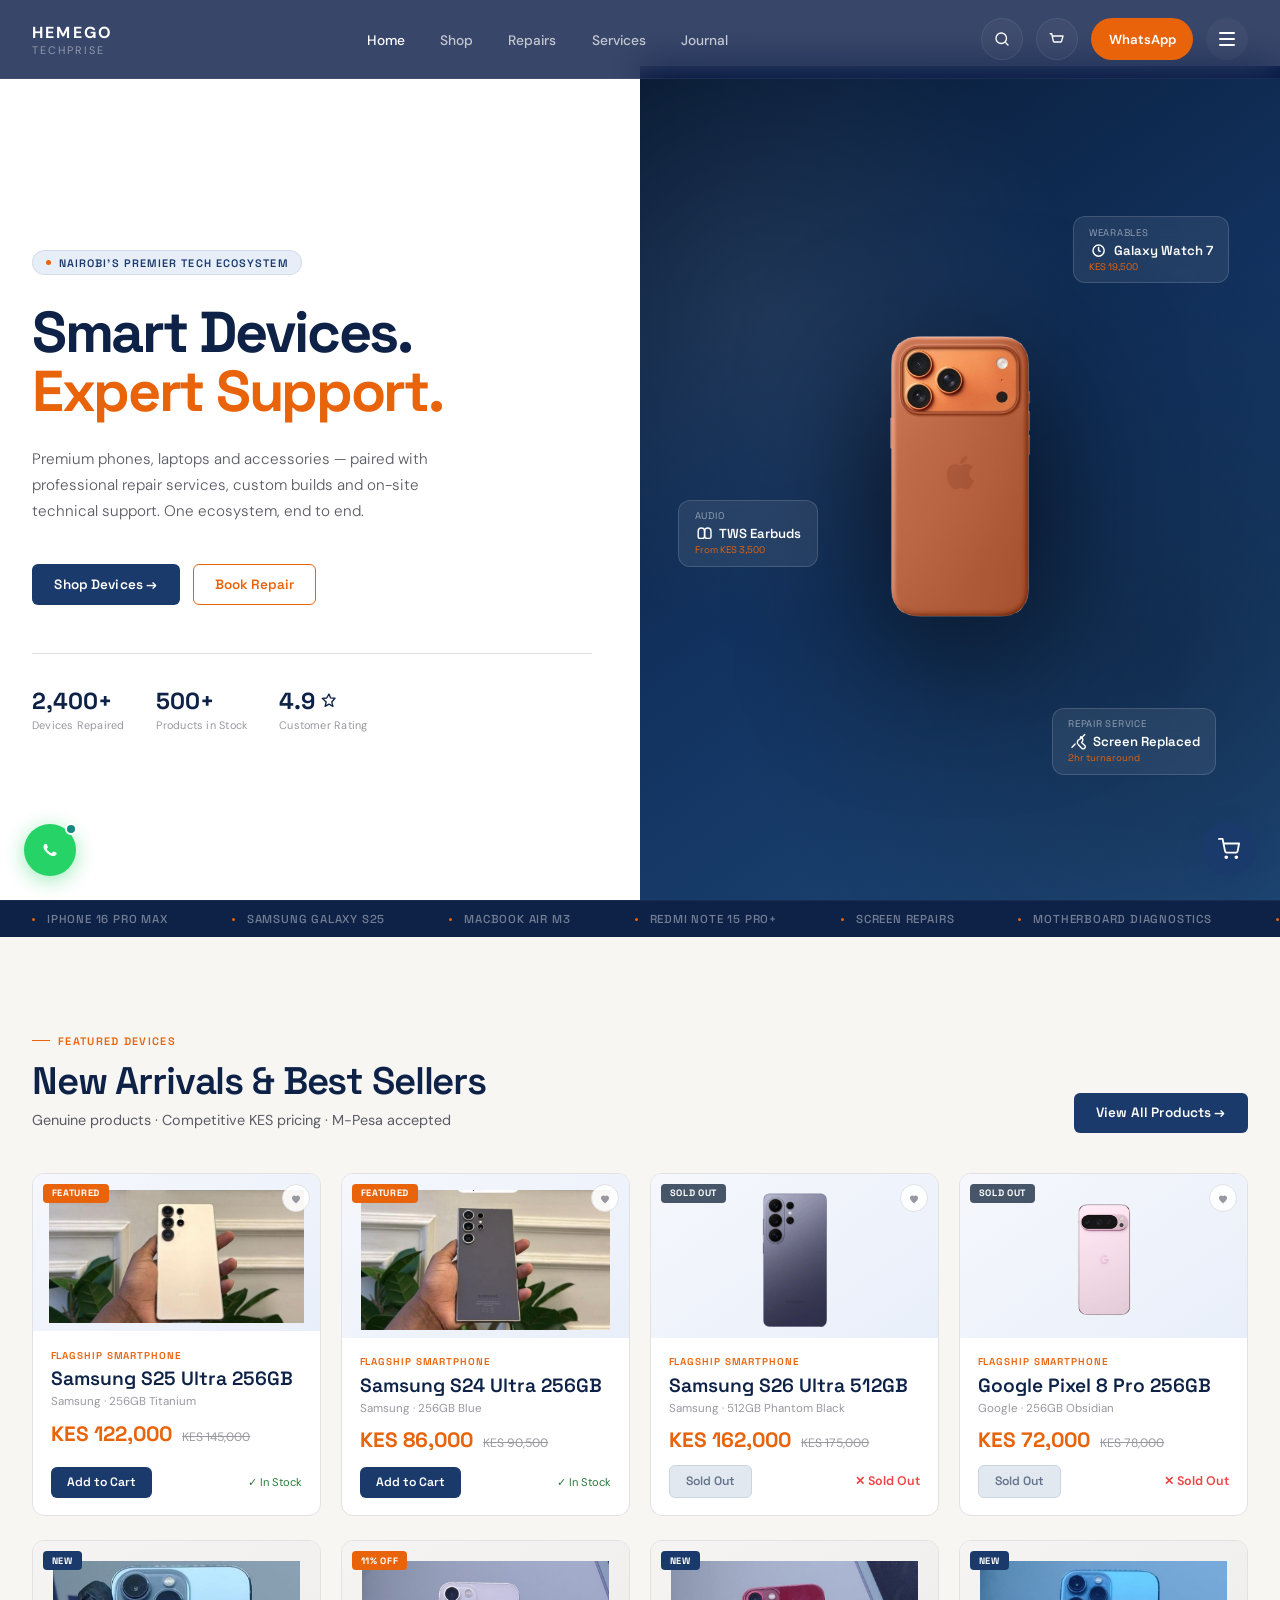
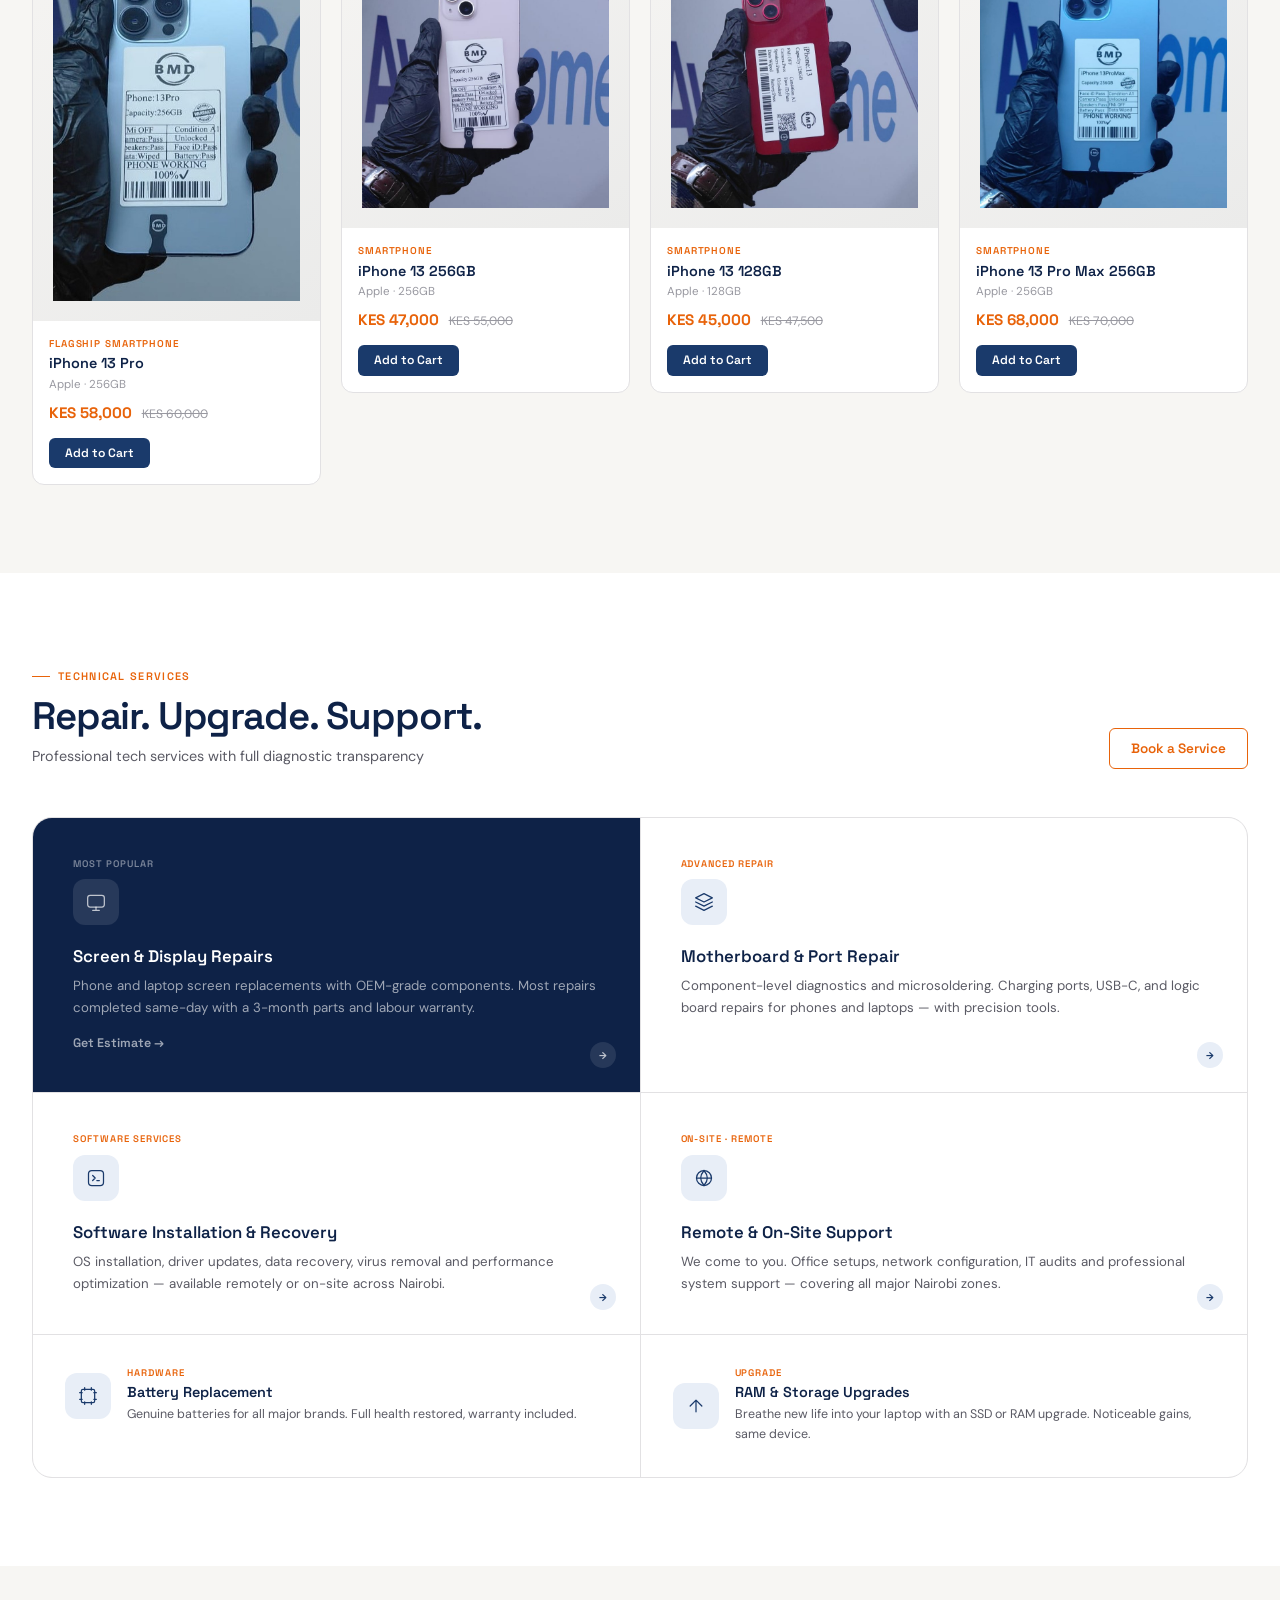
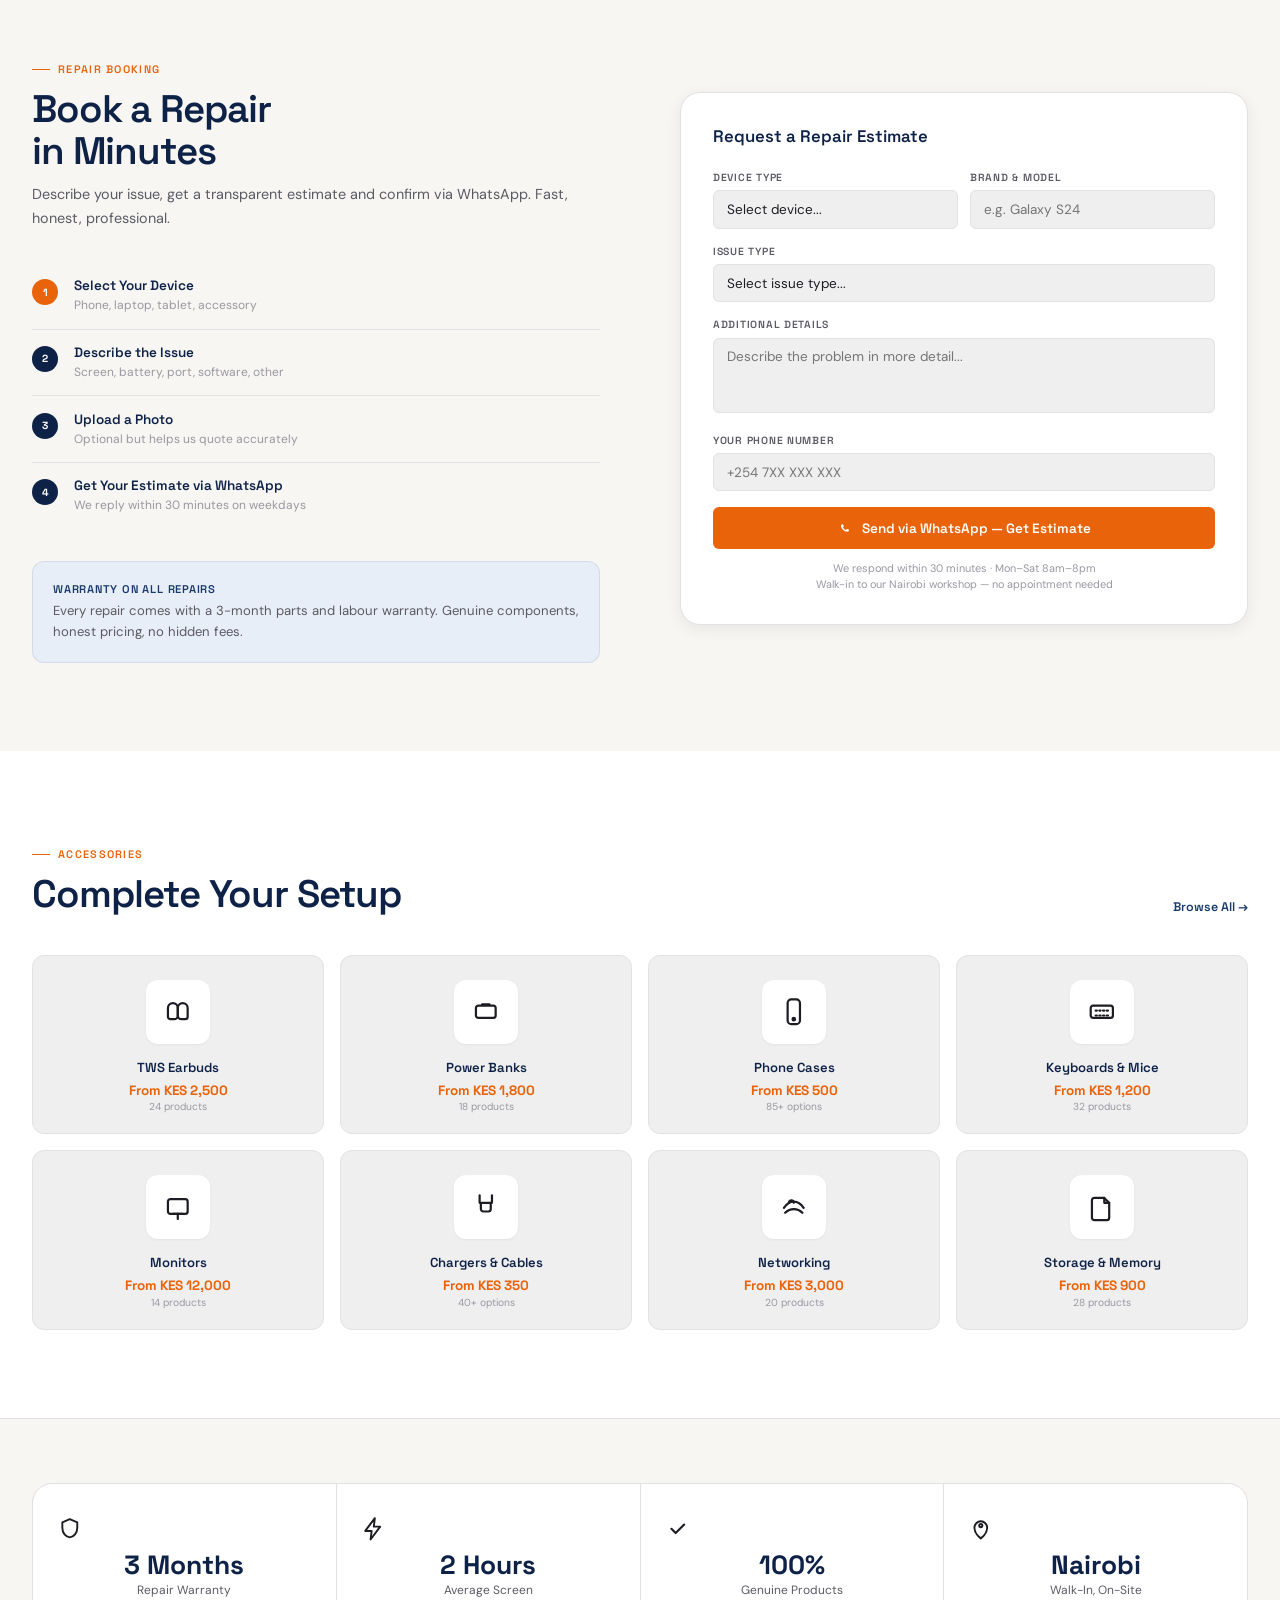
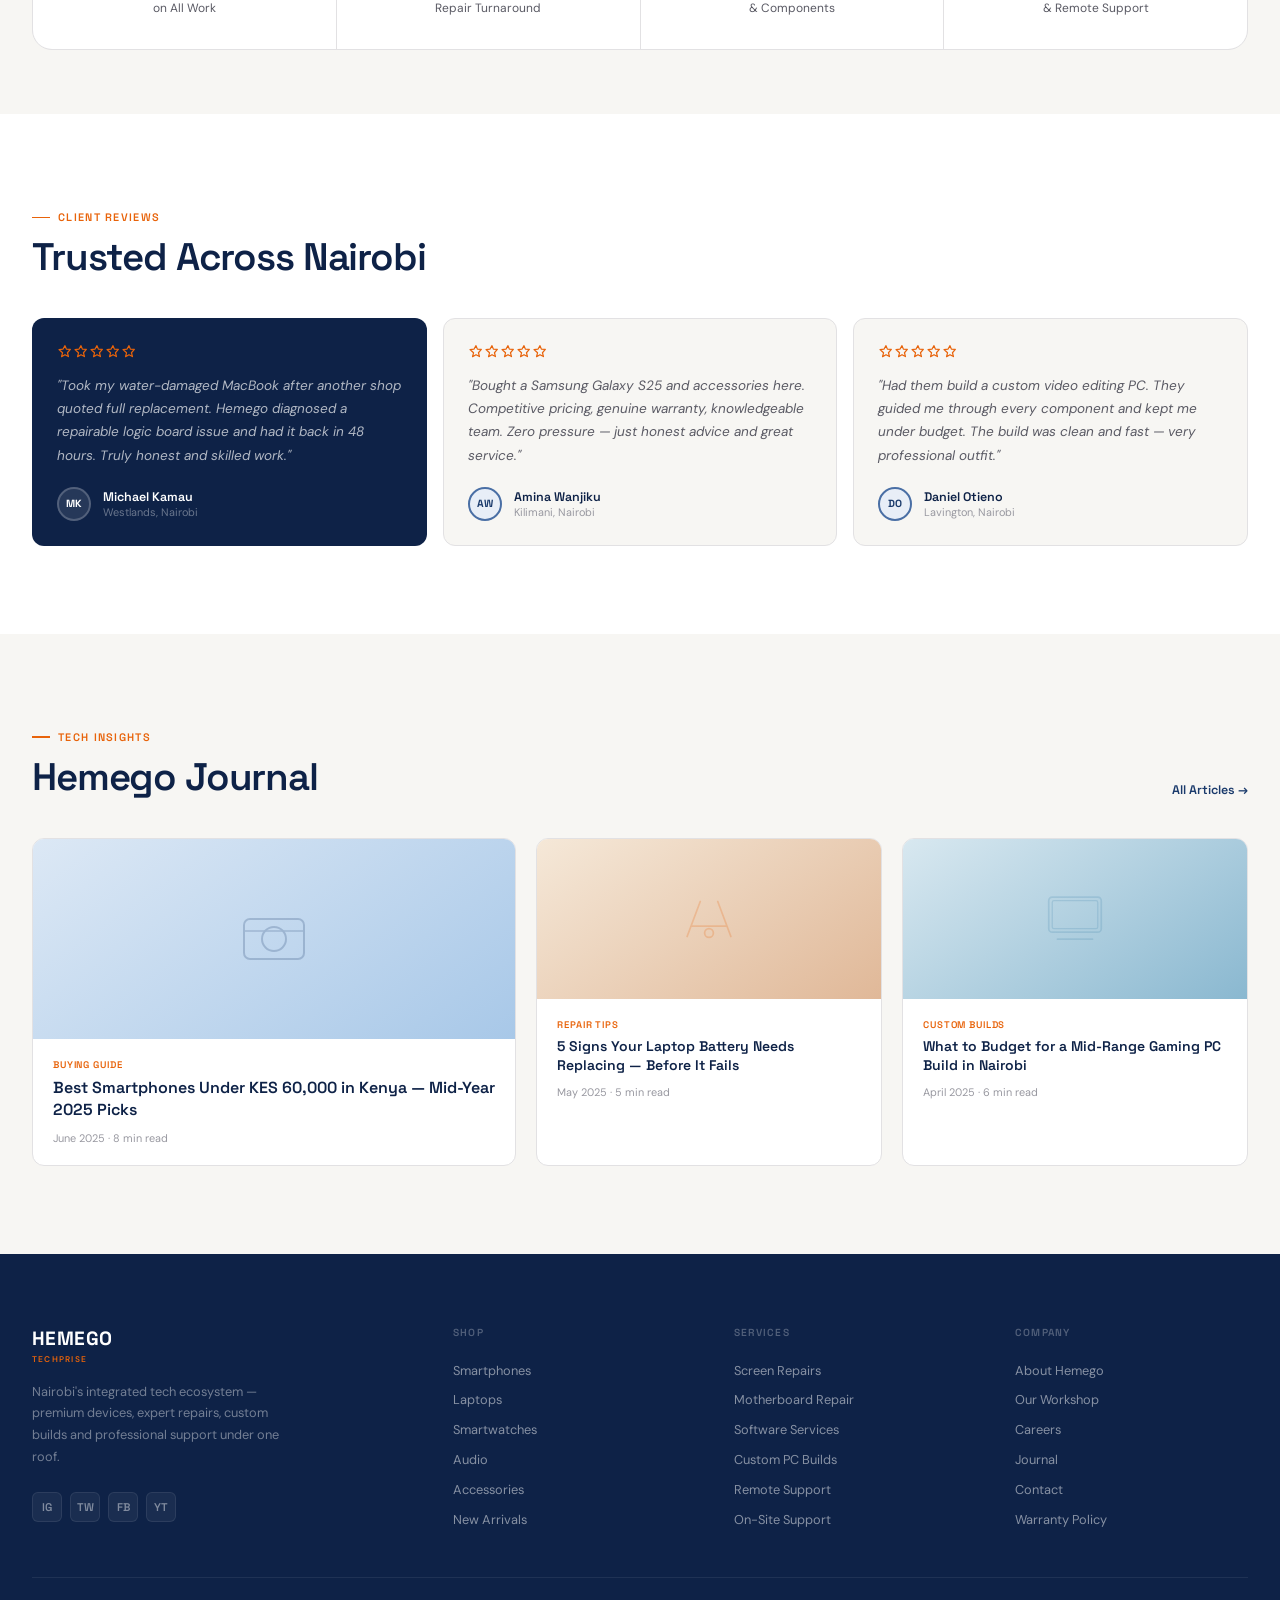
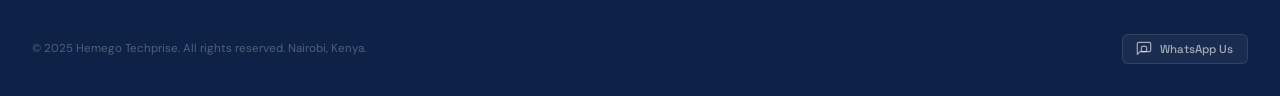
==== commit 05ac0154: "Update styles and scripts" ====
--- a/index.html
+++ b/index.html
@@ -57,7 +57,7 @@
         </a>
 
         <!-- HAMBURGER -->
-        <button class="hamburger-btn" id="hamburgerBtn">
+        <button class="hamburger-btn" id="hamburgerBtn" onclick="toggleDrawer()" aria-label="Open menu">
           <span></span>
           <span></span>
           <span></span>
@@ -72,7 +72,7 @@
 MOBILE DRAWER
 ========================= -->
 
-  <div class="mobile-drawer-overlay" id="drawerOverlay"></div>
+  <div class="mobile-drawer-overlay" id="drawerOverlay" onclick="toggleDrawer()"></div>
 
   <aside class="mobile-drawer" id="mobileDrawer">
 
@@ -82,7 +82,7 @@
         <div class="drawer-sub">Techprise</div>
       </div>
 
-      <button class="drawer-close" id="drawerClose">
+      <button class="drawer-close" id="drawerClose" onclick="toggleDrawer()" aria-label="Close menu">
         ×
       </button>
     </div>
@@ -156,24 +156,7 @@
       </svg>
       <span>WhatsApp</span>
     </a>
-
   </nav>
-
-
-
-  <div class="drawer-overlay" id="drawerOverlay"></div>
-  <div class="mobile-drawer" id="mobileDrawer">
-    <ul class="drawer-links">
-      <li><a href="index.html" onclick="closeDrawer()">Home<span>→</span></a></li>
-      <li><a href="shop.html" onclick="closeDrawer()">Shop<span>→</span></a></li>
-      <li><a href="#accessories" onclick="closeDrawer()">Accessories<span>→</span></a></li>
-      <li><a href="#booking" onclick="closeDrawer()">Support<span>→</span></a></li>
-    </ul>
-    <div class="drawer-ctas">
-      <a href="#products" class="btn-primary" onclick="closeDrawer()">Shop Devices →</a>
-      <a href="#booking" class="btn-secondary" onclick="closeDrawer()">Book Repair</a>
-    </div>
-  </div>
 
   <!-- HERO -->
   <section class="hero">
@@ -288,186 +271,251 @@
         <a href="shop.html" class="btn-primary fade-up">View All Products →</a>
       </div>
 
-<div class="products-section-inner">
-
-  <!-- Featured strip: exactly the featured/hero items -->
-  <div class="featured-strip stagger">
-
-    <!-- Samsung S25 Ultra -->
-    <div class="pcard-feat">
-      <div class="pimg">
-        <img src="img/s25ultra.jpeg" alt="Samsung S25 Ultra 256GB" style="max-width:100%;height:auto;" />
-      </div>
-
-      <span class="pbadge">Featured</span>
-
-      <button class="pwishlist">
-        <svg viewBox="0 0 24 24" fill="currentColor">
-          <path d="M12 21c-4.5-4-7-6.7-7-9.5 0-2.2 1.8-4 4-4 1.1 0 2.1.5 2.7 1.3.6-.8 1.6-1.3 2.7-1.3 2.2 0 4 1.8 4 4 0 2.8-2.5 5.5-7 9.5z" />
-        </svg>
-      </button>
-
-      <div class="pbody">
-        <div class="ptag">Flagship Smartphone</div>
-        <div class="pname">Samsung S25 Ultra 256GB</div>
-        <div class="pbrand">Samsung · 256GB</div>
-        <div class="pprice">
-          KES 122,000 
-          <span class="pprice-old">KES 145,000</span>
-        </div>
-
-        <div class="pcta">
-          <button class="btn-add">Add to Cart</button>
-          <span class="pstock">✓ In Stock</span>
-        </div>
-      </div>
-    </div>
-
-
-    <!-- iPhone 13 Pro Max -->
-    <div class="pcard-feat">
-      <div class="pimg">
-        <img src="img/s24ultra.jpeg" alt="Samsung S24 Ultra 256GB" style="max-width:100%;height:auto;" />
-      </div>
-
-      <span class="pbadge">Featured</span>
-
-      <button class="pwishlist">
-        <svg viewBox="0 0 24 24" fill="currentColor">
-          <path d="M12 21c-4.5-4-7-6.7-7-9.5 0-2.2 1.8-4 4-4 1.1 0 2.1.5 2.7 1.3.6-.8 1.6-1.3 2.7-1.3 2.2 0 4 1.8 4 4 0 2.8-2.5 5.5-7 9.5z" />
-        </svg>
-      </button>
-
-      <div class="pbody">
-        <div class="ptag">Flagship Smartphone</div>
-        <div class="pname">Samsung S24 Ultra 256GB</div>
-        <div class="pbrand">Samsung · 256GB Blue</div>
-
-        <div class="pprice">
-          KES 86,000
-          <span class="pprice-old">KES 90,500</span>
-        </div>
-
-        <div class="pcta">
-          <button class="btn-add">Add to Cart</button>
-          <span class="pstock">✓ In Stock</span>
-        </div>
-      </div>
-    </div>
-
-  </div>
-
-
-  <!-- Uniform grid: everything else -->
-  <div class="products-grid-uniform stagger">
-
-
-    <!-- iPhone 13 Pro -->
-    <div class="pcard-sm">
-      <div class="pimg">
-        <img src="img/img3.jpeg" alt="iPhone 13 Pro 256GB" style="max-width:100%;height:auto;" />
-      </div>
-
-      <span class="pbadge pbadge-new">New</span>
-
-      <div class="pbody">
-        <div class="ptag">Flagship Smartphone</div>
-        <div class="pname">iPhone 13 Pro</div>
-        <div class="pbrand">Apple · 256GB</div>
-
-        <div class="pprice">
-          KES 58,000
-          <span class="pprice-old">KES 60,000</span>
-        </div>
-
-        <div class="pcta">
-          <button class="btn-add">Add to Cart</button>
-        </div>
-      </div>
-    </div>
-
-
-
-    <!-- iPhone 13 -->
-    <div class="pcard-sm">
-      <div class="pimg">
-        <img src="img/img2.jpeg" alt="iPhone 13 256GB" style="max-width:100%;height:auto;" />
-      </div>
-
-      <span class="pbadge" style="background:var(--orange)">11% Off</span>
-
-      <div class="pbody">
-        <div class="ptag">Smartphone</div>
-        <div class="pname">iPhone 13 256GB</div>
-        <div class="pbrand">Apple · 256GB</div>
-
-        <div class="pprice">
-          KES 47,000
-          <span class="pprice-old">KES 55,000</span>
-        </div>
-
-        <div class="pcta">
-          <button class="btn-add">Add to Cart</button>
-        </div>
-      </div>
-    </div>
-
-
-
-    <!-- iPhone 13 128GB -->
-    <div class="pcard-sm">
-      <div class="pimg">
-        <img src="img/img1.jpeg" alt="iPhone 13 128GB" style="max-width:100%;height:auto;" />
-      </div>
-
-      <span class="pbadge pbadge-new">New</span>
-
-      <div class="pbody">
-        <div class="ptag">Smartphone</div>
-        <div class="pname">iPhone 13 128GB</div>
-        <div class="pbrand">Apple · 128GB</div>
-
-        <div class="pprice">
-          KES 45,000
-          <span class="pprice-old">KES 47,500</span>
-        </div>
-
-        <div class="pcta">
-          <button class="btn-add">Add to Cart</button>
-        </div>
-      </div>
-    </div>
-
-
-
-    <!-- Samsung S24 Ultra -->
-    <div class="pcard-sm">
-      <div class="pimg">
-        <img src="img/img4.jpeg" alt="iPhone 13 Pro Max 256GB" style="max-width:100%;height:auto;" />
-      </div>
-
-      <span class="pbadge pbadge-new">New</span>
-
-      <div class="pbody">
-        <div class="ptag">Smartphone</div>
-        <div class="pname">iPhone 13 Pro Max 256GB</div>
-        <div class="pbrand">Apple · 256GB</div>
-
-        <div class="pprice">
-        KES 68,000
-          <span class="pprice-old">KES 70,000</span>
-        </div>
-
-        <div class="pcta">
-          <button class="btn-add">Add to Cart</button>
-        </div>
-      </div>
-    </div>
-
-
-  </div>
-
-</div>
+      <div class="products-section-inner">
+
+        <!-- Featured strip: exactly the featured/hero items -->
+        <div class="featured-strip stagger">
+
+          <!-- Samsung S25 Ultra (In Stock) -->
+          <div class="pcard-feat">
+            <div class="pimg">
+              <img src="img/s25ultra.jpeg" alt="Samsung S25 Ultra 256GB" style="max-width:100%;height:auto;" />
+            </div>
+
+            <span class="pbadge">Featured</span>
+
+            <button class="pwishlist">
+              <svg viewBox="0 0 24 24" fill="currentColor">
+                <path
+                  d="M12 21c-4.5-4-7-6.7-7-9.5 0-2.2 1.8-4 4-4 1.1 0 2.1.5 2.7 1.3.6-.8 1.6-1.3 2.7-1.3 2.2 0 4 1.8 4 4 0 2.8-2.5 5.5-7 9.5z" />
+              </svg>
+            </button>
+
+            <div class="pbody">
+              <div class="ptag">Flagship Smartphone</div>
+              <div class="pname">Samsung S25 Ultra 256GB</div>
+              <div class="pbrand">Samsung · 256GB Titanium</div>
+
+              <div class="pprice">
+                KES 122,000
+                <span class="pprice-old">KES 145,000</span>
+              </div>
+
+              <div class="pcta">
+                <button class="btn-add">Add to Cart</button>
+                <span class="pstock in">✓ In Stock</span>
+              </div>
+            </div>
+          </div>
+
+          <!-- Samsung S24 Ultra (In Stock) -->
+          <div class="pcard-feat">
+            <div class="pimg">
+              <img src="img/s24ultra.jpeg" alt="Samsung S24 Ultra 256GB" style="max-width:100%;height:auto;" />
+            </div>
+
+            <span class="pbadge">Featured</span>
+
+            <button class="pwishlist">
+              <svg viewBox="0 0 24 24" fill="currentColor">
+                <path
+                  d="M12 21c-4.5-4-7-6.7-7-9.5 0-2.2 1.8-4 4-4 1.1 0 2.1.5 2.7 1.3.6-.8 1.6-1.3 2.7-1.3 2.2 0 4 1.8 4 4 0 2.8-2.5 5.5-7 9.5z" />
+              </svg>
+            </button>
+
+            <div class="pbody">
+              <div class="ptag">Flagship Smartphone</div>
+              <div class="pname">Samsung S24 Ultra 256GB</div>
+              <div class="pbrand">Samsung · 256GB Blue</div>
+
+              <div class="pprice">
+                KES 86,000
+                <span class="pprice-old">KES 90,500</span>
+              </div>
+
+              <div class="pcta">
+                <button class="btn-add">Add to Cart</button>
+                <span class="pstock in">✓ In Stock</span>
+              </div>
+            </div>
+          </div>
+
+          <!-- Samsung S26 Ultra (Sold Out) -->
+          <div class="pcard-feat pcard-sold">
+            <div class="pimg">
+              <img src="img/s26.png" alt="Samsung S26 Ultra 512GB" style="max-width:100%;height:auto;" />
+            </div>
+
+            <span class="pbadge pbadge-sold">Sold Out</span>
+
+            <button class="pwishlist">
+              <svg viewBox="0 0 24 24" fill="currentColor">
+                <path
+                  d="M12 21c-4.5-4-7-6.7-7-9.5 0-2.2 1.8-4 4-4 1.1 0 2.1.5 2.7 1.3.6-.8 1.6-1.3 2.7-1.3 2.2 0 4 1.8 4 4 0 2.8-2.5 5.5-7 9.5z" />
+              </svg>
+            </button>
+
+            <div class="pbody">
+              <div class="ptag">Flagship Smartphone</div>
+              <div class="pname">Samsung S26 Ultra 512GB</div>
+              <div class="pbrand">Samsung · 512GB Phantom Black</div>
+
+              <div class="pprice">
+                KES 162,000
+                <span class="pprice-old">KES 175,000</span>
+              </div>
+
+              <div class="pcta">
+                <button class="btn-add btn-disabled" disabled>Sold Out</button>
+                <span class="pstock sold">✕ Sold Out</span>
+              </div>
+            </div>
+          </div>
+
+          <!-- Google Pixel 8 Pro (Sold Out) -->
+          <div class="pcard-feat pcard-sold">
+            <div class="pimg">
+              <img src="img/pixel.png" alt="Google Pixel 8 Pro 256GB" style="max-width:100%;height:auto;" />
+            </div>
+
+            <span class="pbadge pbadge-sold">Sold Out</span>
+
+            <button class="pwishlist">
+              <svg viewBox="0 0 24 24" fill="currentColor">
+                <path
+                  d="M12 21c-4.5-4-7-6.7-7-9.5 0-2.2 1.8-4 4-4 1.1 0 2.1.5 2.7 1.3.6-.8 1.6-1.3 2.7-1.3 2.2 0 4 1.8 4 4 0 2.8-2.5 5.5-7 9.5z" />
+              </svg>
+            </button>
+
+            <div class="pbody">
+              <div class="ptag">Flagship Smartphone</div>
+              <div class="pname">Google Pixel 8 Pro 256GB</div>
+              <div class="pbrand">Google · 256GB Obsidian</div>
+
+              <div class="pprice">
+                KES 72,000
+                <span class="pprice-old">KES 78,000</span>
+              </div>
+
+              <div class="pcta">
+                <button class="btn-add btn-disabled" disabled>Sold Out</button>
+                <span class="pstock sold">✕ Sold Out</span>
+              </div>
+            </div>
+          </div>
+
+        </div>
+
+        <!-- Uniform grid: everything else -->
+        <div class="products-grid-uniform stagger">
+
+
+          <!-- iPhone 13 Pro -->
+          <div class="pcard-sm">
+            <div class="pimg">
+              <img src="img/img3.jpeg" alt="iPhone 13 Pro 256GB" style="max-width:100%;height:auto;" />
+            </div>
+
+            <span class="pbadge pbadge-new">New</span>
+
+            <div class="pbody">
+              <div class="ptag">Flagship Smartphone</div>
+              <div class="pname">iPhone 13 Pro</div>
+              <div class="pbrand">Apple · 256GB</div>
+
+              <div class="pprice">
+                KES 58,000
+                <span class="pprice-old">KES 60,000</span>
+              </div>
+
+              <div class="pcta">
+                <button class="btn-add">Add to Cart</button>
+              </div>
+            </div>
+          </div>
+
+
+
+          <!-- iPhone 13 -->
+          <div class="pcard-sm">
+            <div class="pimg">
+              <img src="img/img2.jpeg" alt="iPhone 13 256GB" style="max-width:100%;height:auto;" />
+            </div>
+
+            <span class="pbadge" style="background:var(--orange)">11% Off</span>
+
+            <div class="pbody">
+              <div class="ptag">Smartphone</div>
+              <div class="pname">iPhone 13 256GB</div>
+              <div class="pbrand">Apple · 256GB</div>
+
+              <div class="pprice">
+                KES 47,000
+                <span class="pprice-old">KES 55,000</span>
+              </div>
+
+              <div class="pcta">
+                <button class="btn-add">Add to Cart</button>
+              </div>
+            </div>
+          </div>
+
+
+
+          <!-- iPhone 13 128GB -->
+          <div class="pcard-sm">
+            <div class="pimg">
+              <img src="img/img1.jpeg" alt="iPhone 13 128GB" style="max-width:100%;height:auto;" />
+            </div>
+
+            <span class="pbadge pbadge-new">New</span>
+
+            <div class="pbody">
+              <div class="ptag">Smartphone</div>
+              <div class="pname">iPhone 13 128GB</div>
+              <div class="pbrand">Apple · 128GB</div>
+
+              <div class="pprice">
+                KES 45,000
+                <span class="pprice-old">KES 47,500</span>
+              </div>
+
+              <div class="pcta">
+                <button class="btn-add">Add to Cart</button>
+              </div>
+            </div>
+          </div>
+
+
+
+          <!-- Samsung S24 Ultra -->
+          <div class="pcard-sm">
+            <div class="pimg">
+              <img src="img/img4.jpeg" alt="iPhone 13 Pro Max 256GB" style="max-width:100%;height:auto;" />
+            </div>
+
+            <span class="pbadge pbadge-new">New</span>
+
+            <div class="pbody">
+              <div class="ptag">Smartphone</div>
+              <div class="pname">iPhone 13 Pro Max 256GB</div>
+              <div class="pbrand">Apple · 256GB</div>
+
+              <div class="pprice">
+                KES 68,000
+                <span class="pprice-old">KES 70,000</span>
+              </div>
+
+              <div class="pcta">
+                <button class="btn-add">Add to Cart</button>
+              </div>
+            </div>
+          </div>
+
+
+        </div>
+
+      </div>
     </div>
   </section>
 
@@ -538,10 +586,6 @@
             support — covering all major Nairobi zones.</p>
           <div class="sarrow">→</div>
         </div>
-      </div>
-      <!-- Service addon row -->
-      <div
-        style="display:grid;grid-template-columns:1fr 1fr;gap:1px;background:var(--gray-200);border:1px solid var(--gray-200);border-radius:var(--radius-lg);overflow:hidden;margin-top:1px">
         <div class="sblock" style="padding:2rem">
           <div style="display:flex;align-items:center;gap:1rem">
             <div class="sicon" style="margin-bottom:0;flex-shrink:0">
@@ -1034,8 +1078,17 @@
     </div>
   </footer>
 
-  <!-- Floating WhatsApp -->
-  <button class="cart-toggle" id="cartToggle" type="button" aria-label="Toggle cart">Cart</button>
+  <!-- Floating Cart & WhatsApp Buttons -->
+  <button class="cart-toggle" id="cartToggle" type="button" aria-label="Toggle cart" title="View Cart">
+    <svg viewBox="0 0 24 24" fill="none" stroke="currentColor" stroke-width="2" stroke-linecap="round"
+      stroke-linejoin="round">
+      <circle cx="9" cy="21" r="1"></circle>
+      <circle cx="20" cy="21" r="1"></circle>
+      <path d="M1 1h4l2.68 13.39a2 2 0 0 0 2 1.61h9.72a2 2 0 0 0 2-1.61L23 6H6"></path>
+    </svg>
+    <span class="cart-toggle-badge" id="cartFloatingBadge">0</span>
+  </button>
+
   <div class="cart-panel" id="cartPanel" aria-live="polite">
     <div class="cart-panel-header">
       <div>
@@ -1056,421 +1109,16 @@
       <button class="btn-primary" id="orderCartBtn" type="button">Order via WhatsApp</button>
     </div>
   </div>
-  <button class="float-wa" id="floatWa" title="WhatsApp Support"><svg viewBox="0 0 24 24" fill="none"
-      stroke="currentColor" stroke-width="1.8" stroke-linecap="round" stroke-linejoin="round">
-      <path d="M21 15a2 2 0 0 1-2 2H8l-4 4V5a2 2 0 0 1 2-2h13a2 2 0 0 1 2 2z" />
-    </svg><span class="float-wa-ping"></span></button>
-
-  <script>
-
-    // =========================================
-    // NAV SCROLL
-    // =========================================
-
-    const nav = document.getElementById('topNav');
-
-    window.addEventListener(
-      'scroll',
-      () => nav?.classList.toggle('scrolled', scrollY > 20),
-      { passive: true }
-    );
-
-
-    // =========================================
-    // DRAWER / HAMBURGER
-    // =========================================
-
-    const hamburger = document.getElementById('hamburger');
-    const hamburgerBtn = document.getElementById('hamburgerBtn');
-
-    const drawer = document.getElementById('mobileDrawer');
-    const overlay = document.getElementById('drawerOverlay');
-
-    const drawerClose = document.getElementById('drawerClose');
-
-    function closeDrawer() {
-
-      if (hamburger) {
-        hamburger.classList.remove('active');
-      }
-
-      if (hamburgerBtn) {
-        hamburgerBtn.classList.remove('active');
-      }
-
-      drawer.classList.remove('open');
-      drawer.classList.remove('active');
-
-      overlay.classList.remove('active');
-
-      document.body.style.overflow = '';
-
-    }
-
-    function openDrawer() {
-
-      if (hamburger) {
-        hamburger.classList.add('active');
-      }
-
-      if (hamburgerBtn) {
-        hamburgerBtn.classList.add('active');
-      }
-
-      drawer.classList.add('open');
-      drawer.classList.add('active');
-
-      overlay.classList.add('active');
-
-      document.body.style.overflow = 'hidden';
-
-    }
-
-
-    // OLD HAMBURGER
-    if (hamburger) {
-
-      hamburger.addEventListener('click', () => {
-
-        const open =
-          drawer.classList.contains('open') ||
-          drawer.classList.contains('active');
-
-        if (open) {
-          closeDrawer();
-        } else {
-          openDrawer();
-        }
-
-      });
-
-    }
-
-
-    // NEW HAMBURGER
-    if (hamburgerBtn) {
-
-      hamburgerBtn.addEventListener('click', () => {
-
-        const open =
-          drawer.classList.contains('open') ||
-          drawer.classList.contains('active');
-
-        if (open) {
-          closeDrawer();
-        } else {
-          openDrawer();
-        }
-
-      });
-
-    }
-
-
-    // CLOSE BUTTON
-    if (drawerClose) {
-      drawerClose.addEventListener('click', closeDrawer);
-    }
-
-
-    // OVERLAY
-    overlay.addEventListener('click', closeDrawer);
-
-
-    // =========================================
-    // SCROLL REVEAL
-    // =========================================
-
-    const observer = new IntersectionObserver((entries) => {
-
-      entries.forEach(e => {
-
-        if (e.isIntersecting) {
-
-          e.target.classList.add('visible');
-
-          observer.unobserve(e.target);
-
-        }
-
-      });
-
-    }, {
-      threshold: 0.06,
-      rootMargin: '0px 0px -20px 0px'
-    });
-
-    document
-      .querySelectorAll('.fade-up, .stagger')
-      .forEach(el => observer.observe(el));
-
-
-    // =========================================
-    // WHATSAPP LINKS
-    // =========================================
-
-    const WA_NUMBER = '254703768321';
-
-    function openWA(msg) {
-
-      window.open(
-        'https://wa.me/' + WA_NUMBER +
-        (msg ? '?text=' + encodeURIComponent(msg) : ''),
-        '_blank'
-      );
-
-    }
-
-
-    // CART STORAGE
-    const CART_KEY = 'HEMEGO_CART';
-    const cart = loadCart();
-    const cartPanel = document.getElementById('cartPanel');
-    const cartToggle = document.getElementById('cartToggle');
-    const cartCount = document.getElementById('cartCount');
-    const cartItems = document.getElementById('cartItems');
-    const cartTotal = document.getElementById('cartTotal');
-    const clearCartBtn = document.getElementById('clearCartBtn');
-    const orderCartBtn = document.getElementById('orderCartBtn');
-
-    function loadCart() {
-      const saved = localStorage.getItem(CART_KEY);
-      if (!saved) return [];
-      try { return JSON.parse(saved) || []; } catch { return []; }
-    }
-
-    function saveCart() {
-      localStorage.setItem(CART_KEY, JSON.stringify(cart));
-    }
-
-    function formatMoney(value) {
-      return 'KES ' + Number(value).toLocaleString('en-US');
-    }
-
-    function parsePrice(text) {
-      const match = text.replace(/,/g, '').match(/(\d+)/);
-      return match ? Number(match[1]) : 0;
-    }
-
-    function getProductFromButton(button) {
-      const card = button.closest('.pcard') || button.closest('.pcard-hero') || button.closest('.pcard-sm');
-      if (!card) return null;
-      const name = card.querySelector('.pname')?.textContent.trim() || 'Product';
-      const brand = card.querySelector('.pbrand')?.textContent.trim() || '';
-      const priceText = card.querySelector('.pprice')?.textContent || '';
-      const price = parsePrice(priceText);
-      return { name, brand, price };
-    }
-
-    function getCartQuantity() {
-      return cart.reduce((sum, item) => sum + item.qty, 0);
-    }
-
-    function renderCart() {
-      if (!cartItems || !cartTotal || !cartCount) return;
-      if (cart.length === 0) {
-        cartItems.innerHTML = '<li class="cart-empty">Your cart is empty. Add a product to begin.</li>';
-        cartTotal.textContent = formatMoney(0);
-        cartCount.textContent = '0 items';
-        if (cartToggle) cartToggle.textContent = 'Cart';
-        return;
-      }
-
-      cartItems.innerHTML = cart.map(item => {
-        const subtotal = item.price * item.qty;
-        return `
-      <li class="cart-panel-item">
-        <div>
-          <div class="cart-item-name">${item.name}</div>
-          <div class="cart-item-details">${item.brand || 'Item'} × ${item.qty}</div>
-        </div>
-        <div>${formatMoney(subtotal)}</div>
-      </li>
-    `;
-      }).join('');
-
-      const total = cart.reduce((sum, item) => sum + item.price * item.qty, 0);
-      const count = getCartQuantity();
-      cartTotal.textContent = formatMoney(total);
-      cartCount.textContent = `${count} item${count === 1 ? '' : 's'}`;
-      if (cartToggle) cartToggle.textContent = `Cart (${count})`;
-    }
-
-    function addItemToCart(product) {
-      if (!product || product.price <= 0) return;
-      const existing = cart.find(item => item.name === product.name);
-      if (existing) {
-        existing.qty += 1;
-      } else {
-        cart.push({ ...product, qty: 1 });
-      }
-      saveCart();
-      renderCart();
-    }
-
-    function clearCart() {
-      cart.splice(0, cart.length);
-      saveCart();
-      renderCart();
-    }
-
-    function buildOrderMessage() {
-      const lines = [
-        'Hi Hemego Techprise,',
-        '',
-        'I would like to order the following items:'
-      ];
-
-      cart.forEach(item => {
-        const itemName = item.brand ? `${item.name} (${item.brand})` : item.name;
-        lines.push(`${item.qty} x ${itemName} — ${formatMoney(item.price * item.qty)}`);
-      });
-
-      const total = cart.reduce((sum, item) => sum + item.price * item.qty, 0);
-      lines.push('', `Total: ${formatMoney(total)}`, '', 'Please confirm availability and next steps. Thank you.');
-      return lines.join('\n');
-    }
-
-    function orderCart() {
-      if (cart.length === 0) {
-        alert('Your cart is empty. Add items before ordering.');
-        return;
-      }
-      openWA(buildOrderMessage());
-    }
-
-    if (cartToggle) {
-      cartToggle.addEventListener('click', () => cartPanel?.classList.toggle('open'));
-    }
-
-    const mobileCartBtn = document.getElementById('mobileCartBtn');
-    if (mobileCartBtn) {
-      mobileCartBtn.addEventListener('click', () => cartPanel?.classList.toggle('open'));
-    }
-
-    if (clearCartBtn) {
-      clearCartBtn.addEventListener('click', clearCart);
-    }
-
-    if (orderCartBtn) {
-      orderCartBtn.addEventListener('click', orderCart);
-    }
-
-    const addButtons = document.querySelectorAll('.btn-add');
-    const cartPanelClose = document.getElementById('cartPanelClose');
-
-    document.querySelectorAll('.btn-add').forEach(btn => {
-      btn.addEventListener('click', () => {
-        const product = getProductFromButton(btn);
-        if (product) addItemToCart(product);
-      });
-    });
-
-    if (cartPanelClose) {
-      cartPanelClose.addEventListener('click', () => {
-        if (cartPanel) cartPanel.classList.remove('open');
-      });
-    }
-
-    renderCart();
-
-
-    // TOP NAV BUTTON
-    const navWa = document.getElementById('navWa');
-
-    if (navWa) {
-      navWa.addEventListener(
-        'click',
-        () => openWA('Hi Hemego Techprise, I\'d like some assistance.')
-      );
-    }
-
-
-    // FLOAT BUTTON
-    const floatWa = document.getElementById('floatWa');
-
-    if (floatWa) {
-      floatWa.addEventListener('click', () => openWA(''));
-    }
-
-
-    // FOOTER BUTTON
-    const footerWa = document.getElementById('footerWa');
-
-    if (footerWa) {
-      footerWa.addEventListener('click', () => openWA(''));
-    }
-
-
-    // BOOKING BUTTON
-    const bookingWa = document.getElementById('bookingWa');
-
-    if (bookingWa) {
-
-      bookingWa.addEventListener('click', () => {
-
-        const device = document.getElementById('deviceSelect').value;
-        const model = document.getElementById('modelInput').value;
-        const issue = document.getElementById('issueSelect').value;
-        const details = document.getElementById('detailsInput').value;
-        const phone = document.getElementById('phoneInput').value;
-
-        const msg =
-          `Hi Hemego Techprise,
-
-I need a repair estimate.
-
-Device: ${device}
-Model: ${model}
-Issue: ${issue}
-Details: ${details}
-My number: ${phone}
-
-Please advise. Thank you.`;
-
-        openWA(msg);
-
-      });
-
-    }
-
-
-    // =========================================
-    // PRODUCT CARD TILT
-    // =========================================
-
-    document.querySelectorAll('.pcard-hero, .pcard-sm').forEach(card => {
-
-      card.addEventListener('mousemove', e => {
-
-        const r = card.getBoundingClientRect();
-
-        const x = (e.clientX - r.left) / r.width - 0.5;
-        const y = (e.clientY - r.top) / r.height - 0.5;
-
-        card.style.transform =
-          `translateY(-3px)
-      rotateX(${-y * 2.5}deg)
-      rotateY(${x * 2.5}deg)`;
-
-        card.style.transition = 'box-shadow .2s';
-
-      });
-
-      card.addEventListener('mouseleave', () => {
-
-        card.style.transform = '';
-
-        card.style.transition =
-          'all .35s cubic-bezier(.4,0,.2,1)';
-
-      });
-
-    });
-
-  </script>
-
-
+
+  <button class="float-wa" id="floatWa" onclick="openWA('')" title="WhatsApp Support" aria-label="Chat on WhatsApp">
+    <svg viewBox="0 0 24 24" fill="currentColor">
+      <path
+        d="M17.472 14.382c-.297-.149-1.758-.867-2.03-.967-.273-.099-.471-.148-.67.15-.197.297-.767.966-.94 1.164-.173.199-.347.223-.644.075-.297-.15-1.255-.463-2.39-1.475-.883-.788-1.48-1.761-1.653-2.059-.173-.297-.018-.458.13-.606.134-.133.298-.347.446-.52.149-.174.198-.298.298-.497.099-.198.05-.371-.025-.52-.075-.149-.669-1.612-.916-2.207-.242-.579-.487-.5-.669-.51-.173-.008-.371-.01-.57-.01-.198 0-.52.074-.792.372-.272.297-1.04 1.016-1.04 2.479 0 1.462 1.065 2.875 1.213 3.074.149.198 2.096 3.2 5.077 4.487.709.306 1.262.489 1.694.625.712.227 1.36.195 1.871.118.571-.085 1.758-.719 2.006-1.413.248-.694.248-1.289.173-1.413-.074-.124-.272-.198-.57-.347z" />
+    </svg>
+    <span class="float-wa-ping"></span>
+  </button>
+
+  <script src="js/shared.js"></script>
 </body>
 
 </html>
--- a/css/index.css
+++ b/css/index.css
@@ -15,6 +15,9 @@
   --orange: #e8630a;
   --orange-light: #f07a32;
   --orange-pale: #fff0e8;
+  --dark-bg: #060d1c;
+  --dark-surface: #0b1628;
+  --dark-border: rgba(255, 255, 255, .06);
   --white: #ffffff;
   --off-white: #f7f6f3;
   --gray-100: #f0eff0;
@@ -45,6 +48,13 @@
   overflow-x: hidden
 }
 
+/* Global image reset — prevents overflow on all pages */
+img {
+  max-width: 100%;
+  height: auto;
+  display: block;
+}
+
 h1,
 h2,
 h3,
@@ -495,6 +505,71 @@
     right: -100%;
   }
 
+  .mobile-drawer.active {
+    right: 0 !important;
+  }
+
+  /* Products grid — 1 phone per row on mobile */
+  .products-grid,
+  .products-grid-uniform,
+  #productsGrid,
+  .featured-strip {
+    grid-template-columns: 1fr !important;
+  }
+
+  /* Hero — hide right panel, stack CTAs */
+  .hero-right {
+    display: none;
+  }
+
+  .hero-grid {
+    grid-template-columns: 1fr;
+  }
+
+  .hero-left {
+    padding: 2.5rem 1.25rem;
+  }
+
+  .hero-ctas {
+    flex-direction: column;
+    align-items: stretch;
+  }
+
+  .hero-ctas a,
+  .hero-ctas button {
+    width: 100%;
+    justify-content: center;
+    text-align: center;
+  }
+
+  .hero-stats {
+    gap: 1.25rem;
+    flex-wrap: wrap;
+  }
+
+  /* Product image containers — shorter on mobile */
+  .pcard-hero .pimg {
+    min-height: 200px;
+  }
+
+  .pcard-sm .pimg {
+    min-height: 140px;
+  }
+
+  /* Footer — single column */
+  .footer-top {
+    grid-template-columns: 1fr !important;
+  }
+
+  /* Accessories grid */
+  .acc-grid {
+    grid-template-columns: 1fr;
+  }
+
+  /* Trust grid */
+  .trust-grid {
+    grid-template-columns: 1fr;
+  }
 }
 
 
@@ -860,8 +935,18 @@
 .products-grid {
   display: grid;
   grid-template-columns: 1.75fr 1fr 1fr;
-  grid-template-rows: 1fr 1fr;
-  gap: 1rem
+  grid-template-rows: auto auto;
+  gap: 1rem;
+  align-items: start;
+}
+
+.pcard-hero,
+.pcard-feat,
+.pcard-sm,
+.pcard {
+  height: fit-content;
+  align-self: start;
+  break-inside: avoid;
 }
 
 .pcard-hero {
@@ -1046,23 +1131,59 @@
 }
 
 .featured-strip {
+  display: block;
+  column-count: 4;
+  column-gap: 1rem;
+  margin-bottom: 1rem;
+}
+
+@media(max-width:1200px) {
+  .featured-strip {
+    column-count: 3;
+  }
+}
+
+@media(max-width:900px) {
+  .featured-strip {
+    column-count: 2;
+  }
+}
+
+.featured-strip {
   display: grid;
-  grid-template-columns: repeat(2, 1fr);
-  gap: 1rem;
-  margin-bottom: 1rem;
+  grid-template-columns: repeat(4, minmax(0, 1fr));
+  gap: 1.25rem;
+  margin-bottom: 1.5rem;
+  width: 100%;
+}
+
+@media(max-width: 1024px) {
+  .featured-strip {
+    grid-template-columns: repeat(2, minmax(0, 1fr));
+  }
+}
+
+@media(max-width: 768px) {
+  .featured-strip {
+    display: grid !important;
+    grid-template-columns: 1fr !important;
+  }
 }
 
 .pcard-feat {
-  /* same visual treatment as pcard-hero, but no row-spanning */
+  /* same visual treatment as pcard-hero, but in uniform grid */
   background: #fff;
-  border-radius: var(--radius-lg);
+  border-radius: var(--radius);
   border: 1px solid var(--gray-200);
   overflow: hidden;
   display: flex;
   flex-direction: column;
+  width: 100%;
+  height: 100%;
   transition: all .3s cubic-bezier(.4, 0, .2, 1);
   cursor: pointer;
   position: relative;
+  box-sizing: border-box;
 }
 
 .pcard-feat:hover {
@@ -1071,18 +1192,84 @@
 }
 
 .pcard-feat .pimg {
-  background: linear-gradient(145deg, #eef2fa 0%, #dce6f5 100%);
-  min-height: 240px;
-  padding: 2rem 2rem 0;
-  display: flex;
-  align-items: flex-end;
+  background: linear-gradient(145deg, #f5f7fc 0%, #e9effa 100%);
+  min-height: 140px;
+  max-height: 170px;
+  padding: 1rem 1rem 0.5rem;
+  display: flex;
+  align-items: center;
   justify-content: center;
+}
+
+.pcard-feat .pimg img {
+  max-height: 140px;
+  width: auto;
+  max-width: 100%;
+  object-fit: contain;
+  margin: 0 auto;
+  display: block;
+  transition: transform .3s ease;
+}
+
+.pcard-feat:hover .pimg img {
+  transform: scale(1.04);
+}
+
+.pcard-feat .pbody {
+  padding: 1.1rem;
+  display: flex;
+  flex-direction: column;
+  flex-grow: 1;
+}
+
+.pcard-feat .pcta {
+  margin-top: auto;
+  padding-top: 0.75rem;
+  display: flex;
+  align-items: center;
+  justify-content: space-between;
+}
+
+/* Sold Out state styles */
+.pcard-sold {
+  opacity: 0.88;
+}
+
+.pbadge-sold {
+  background: #475569 !important;
+  color: #fff !important;
+}
+
+.pstock.sold {
+  color: #ef4444;
+  font-size: 0.78rem;
+  font-weight: 600;
+}
+
+.btn-disabled {
+  background: #e2e8f0 !important;
+  color: #64748b !important;
+  cursor: not-allowed !important;
+  box-shadow: none !important;
+  border: 1px solid #cbd5e1 !important;
+}
+
+.btn-disabled:hover {
+  transform: none !important;
+  background: #e2e8f0 !important;
 }
 
 .products-grid-uniform {
   display: grid;
-  grid-template-columns: repeat(4, 1fr);
-  gap: 1rem;
+  grid-template-columns: repeat(4, minmax(0, 1fr));
+  gap: 1.25rem;
+  width: 100%;
+}
+
+@media(max-width:1024px) {
+  .products-grid-uniform {
+    grid-template-columns: repeat(3, minmax(0, 1fr));
+  }
 }
 
 @media(max-width:900px) {
@@ -1091,13 +1278,14 @@
   }
 
   .products-grid-uniform {
-    grid-template-columns: repeat(2, 1fr);
-  }
-}
-
-@media(max-width:520px) {
+    grid-template-columns: repeat(2, minmax(0, 1fr));
+  }
+}
+
+@media(max-width:768px) {
   .products-grid-uniform {
-    grid-template-columns: 1fr;
+    display: grid !important;
+    grid-template-columns: 1fr !important;
   }
 }
 
@@ -1987,29 +2175,37 @@
   color: white
 }
 
-/* FLOATING WA */
+/* FLOATING WA (BOTTOM LEFT) */
 .float-wa {
   position: fixed;
   bottom: 1.5rem;
-  right: 1.5rem;
-  z-index: 500;
-  width: 50px;
-  height: 50px;
+  left: 1.5rem;
+  right: auto;
+  z-index: 1400;
+  width: 52px;
+  height: 52px;
   border-radius: 50%;
-  background: var(--orange);
+  background: #25D366;
+  color: white;
   border: none;
   cursor: pointer;
   display: flex;
   align-items: center;
   justify-content: center;
   font-size: 1.15rem;
-  box-shadow: 0 4px 20px rgba(232, 99, 10, .4);
-  transition: all .22s
+  box-shadow: 0 4px 20px rgba(37, 211, 102, .45);
+  transition: all .22s cubic-bezier(0.4, 0, 0.2, 1);
 }
 
 .float-wa:hover {
   transform: scale(1.1);
-  box-shadow: 0 6px 28px rgba(232, 99, 10, .55)
+  box-shadow: 0 6px 28px rgba(37, 211, 102, .6);
+}
+
+.float-wa svg {
+  width: 26px;
+  height: 26px;
+  fill: currentColor;
 }
 
 .float-wa-ping {
@@ -2019,9 +2215,9 @@
   width: 12px;
   height: 12px;
   border-radius: 50%;
-  background: var(--blue);
+  background: #128C7E;
   border: 2px solid white;
-  animation: fp 2s ease-in-out infinite
+  animation: fp 2s ease-in-out infinite;
 }
 
 @keyframes fp {
@@ -2172,13 +2368,21 @@
   }
 }
 
-@media(max-width:520px) {
-  .products-grid {
-    grid-template-columns: 1fr
-  }
-
-  .pcard-hero {
-    grid-column: 1
+@media(max-width:768px) {
+  .products-grid,
+  .products-grid-uniform,
+  #productsGrid,
+  .featured-strip {
+    display: block !important;
+    column-count: 1 !important;
+  }
+
+  .pcard-hero,
+  .pcard-feat,
+  .pcard-sm {
+    display: inline-block !important;
+    width: 100% !important;
+    margin-bottom: 1rem !important;
   }
 
   .hero-h1 {
@@ -2221,21 +2425,19 @@
 /* CART PANEL */
 .cart-toggle {
   position: fixed;
-  bottom: 20px;
-  right: 20px;
+  bottom: 1.5rem;
+  right: 1.5rem;
+  left: auto;
   z-index: 1400;
   background: var(--blue);
   color: white;
   border: none;
   border-radius: 50%;
-  width: 56px;
-  height: 56px;
-  font-size: .8rem;
-  font-weight: 600;
+  width: 54px;
+  height: 54px;
   cursor: pointer;
-  box-shadow: 0 4px 16px rgba(0, 0, 0, .15);
-  transition: all .2s;
-  font-family: 'Space Grotesk', sans-serif;
+  box-shadow: 0 4px 20px rgba(26, 58, 107, .35);
+  transition: all .22s cubic-bezier(0.4, 0, 0.2, 1);
   display: flex;
   align-items: center;
   justify-content: center;
@@ -2244,6 +2446,117 @@
 .cart-toggle:hover {
   background: var(--blue-dark);
   transform: scale(1.08);
+}
+
+.cart-toggle svg {
+  width: 22px;
+  height: 22px;
+  stroke: white;
+}
+
+.cart-toggle-badge {
+  position: absolute;
+  top: -4px;
+  right: -4px;
+  background: var(--orange);
+  color: white;
+  font-size: .72rem;
+  font-weight: 700;
+  font-family: 'Space Grotesk', sans-serif;
+  min-width: 22px;
+  height: 22px;
+  padding: 0 5px;
+  border-radius: 12px;
+  display: none;
+  align-items: center;
+  justify-content: center;
+  border: 2px solid white;
+  box-shadow: 0 2px 8px rgba(232, 99, 10, 0.4);
+  transition: transform 0.25s cubic-bezier(0.175, 0.885, 0.32, 1.275);
+}
+
+.cart-toggle-badge.bump {
+  animation: cartBadgeBump 0.35s ease-out;
+}
+
+@keyframes cartBadgeBump {
+  0% { transform: scale(1); }
+  50% { transform: scale(1.4); }
+  100% { transform: scale(1); }
+}
+
+/* TOAST NOTIFICATION */
+.cart-toast {
+  position: fixed;
+  bottom: 2rem;
+  left: 50%;
+  transform: translateX(-50%) translateY(100px);
+  background: var(--blue-dark, #0d1e3c);
+  color: white;
+  padding: 0.85rem 1.4rem;
+  border-radius: var(--radius, 12px);
+  box-shadow: 0 10px 30px rgba(0, 0, 0, 0.3);
+  display: flex;
+  align-items: center;
+  gap: 0.75rem;
+  z-index: 2000;
+  opacity: 0;
+  pointer-events: none;
+  transition: all 0.35s cubic-bezier(0.175, 0.885, 0.32, 1.275);
+  font-family: 'DM Sans', sans-serif;
+  border: 1px solid rgba(255, 255, 255, 0.15);
+}
+
+.cart-toast.show {
+  transform: translateX(-50%) translateY(0);
+  opacity: 1;
+  pointer-events: auto;
+}
+
+.cart-toast-icon {
+  width: 26px;
+  height: 26px;
+  border-radius: 50%;
+  background: #10b981;
+  color: white;
+  display: flex;
+  align-items: center;
+  justify-content: center;
+  flex-shrink: 0;
+}
+
+.cart-toast-title {
+  font-size: 0.85rem;
+  font-weight: 700;
+  font-family: 'Space Grotesk', sans-serif;
+  color: #fff;
+}
+
+.cart-toast-name {
+  font-size: 0.75rem;
+  color: rgba(255, 255, 255, 0.75);
+  white-space: nowrap;
+  max-width: 220px;
+  overflow: hidden;
+  text-overflow: ellipsis;
+}
+
+@media (max-width: 768px) {
+  .float-wa {
+    bottom: 5.25rem !important;
+    left: 1rem !important;
+    right: auto !important;
+  }
+  .cart-toggle {
+    bottom: 5.25rem !important;
+    right: 1rem !important;
+    left: auto !important;
+  }
+  .cart-toast {
+    bottom: 5.5rem;
+    width: calc(100% - 2rem);
+    max-width: 360px;
+  }
 }
 
 .cart-panel {
@@ -2424,4 +2737,301 @@
     width: 48px;
     height: 48px;
   }
+}
+
+/* =========================================
+   SEARCH OVERLAY
+   ========================================= */
+.search-overlay {
+  position: fixed;
+  inset: 0;
+  z-index: 2000;
+  background: rgba(6, 13, 28, 0.98);
+  backdrop-filter: blur(12px);
+  display: flex;
+  flex-direction: column;
+  opacity: 0;
+  visibility: hidden;
+  transition: opacity .3s ease, visibility .3s ease;
+}
+
+.search-overlay.open {
+  opacity: 1;
+  visibility: visible;
+}
+
+.search-overlay-header {
+  display: flex;
+  align-items: center;
+  justify-content: space-between;
+  padding: 1.5rem 2rem;
+  border-bottom: 1px solid rgba(255, 255, 255, .08);
+}
+
+.search-overlay-title {
+  font-family: 'Space Grotesk', sans-serif;
+  font-size: 1.1rem;
+  font-weight: 600;
+  color: #fff;
+}
+
+.search-overlay-close {
+  background: none;
+  border: none;
+  color: rgba(255, 255, 255, .6);
+  font-size: 2rem;
+  cursor: pointer;
+  line-height: 1;
+  padding: .25rem .5rem;
+  transition: color .2s;
+}
+
+.search-overlay-close:hover {
+  color: #fff;
+}
+
+.search-overlay-body {
+  flex: 1;
+  display: flex;
+  flex-direction: column;
+  padding: 3rem 2rem;
+  max-width: 720px;
+  margin: 0 auto;
+  width: 100%;
+  overflow-y: auto;
+}
+
+.search-input-wrap {
+  position: relative;
+  margin-bottom: 2rem;
+}
+
+.search-input {
+  width: 100%;
+  background: rgba(255, 255, 255, .04);
+  border: 1px solid rgba(255, 255, 255, .12);
+  border-radius: var(--radius-lg);
+  padding: 1rem 1.25rem;
+  font-size: 1.1rem;
+  font-family: 'DM Sans', sans-serif;
+  color: #fff;
+  outline: none;
+  transition: border-color .2s, background .2s;
+}
+
+.search-input::placeholder {
+  color: rgba(255, 255, 255, .35);
+}
+
+.search-input:focus {
+  border-color: var(--blue-mid);
+  background: rgba(255, 255, 255, .06);
+  box-shadow: 0 0 0 3px rgba(74, 111, 165, .15);
+}
+
+.search-input-clear {
+  position: absolute;
+  right: 1rem;
+  top: 50%;
+  transform: translateY(-50%);
+  background: none;
+  border: none;
+  color: rgba(255, 255, 255, .35);
+  font-size: 1.2rem;
+  cursor: pointer;
+  padding: .25rem;
+  display: none;
+  transition: color .2s;
+}
+
+.search-input-clear.visible {
+  display: block;
+}
+
+.search-input-clear:hover {
+  color: #fff;
+}
+
+.search-results {
+  flex: 1;
+  display: none;
+  flex-direction: column;
+  gap: .75rem;
+}
+
+.search-results.open {
+  display: flex;
+}
+
+.search-results-header {
+  display: flex;
+  align-items: center;
+  justify-content: space-between;
+  padding: 0 .5rem 1rem;
+  border-bottom: 1px solid rgba(255, 255, 255, .08);
+  margin-bottom: .5rem;
+}
+
+.search-results-count {
+  font-size: .78rem;
+  color: rgba(255, 255, 255, .45);
+  font-family: 'Space Grotesk', sans-serif;
+}
+
+.search-results-list {
+  display: grid;
+  gap: .75rem;
+}
+
+.search-result-card {
+  display: flex;
+  align-items: center;
+  gap: 1rem;
+  background: rgba(255, 255, 255, .03);
+  border: 1px solid rgba(255, 255, 255, .06);
+  border-radius: var(--radius);
+  padding: 1rem 1.25rem;
+  text-decoration: none;
+  color: inherit;
+  transition: all .2s;
+}
+
+.search-result-card:hover {
+  background: rgba(255, 255, 255, .06);
+  border-color: rgba(74, 111, 165, .3);
+  transform: translateX(4px);
+}
+
+.search-result-image {
+  width: 60px;
+  height: 60px;
+  border-radius: var(--radius-sm);
+  background: linear-gradient(145deg, #1a3a6b, #0e2247);
+  display: flex;
+  align-items: center;
+  justify-content: center;
+  flex-shrink: 0;
+  overflow: hidden;
+}
+
+.search-result-image img {
+  width: 100%;
+  height: 100%;
+  object-fit: cover;
+}
+
+.search-result-image svg {
+  width: 28px;
+  height: 28px;
+  stroke: rgba(255, 255, 255, .3);
+}
+
+.search-result-info {
+  flex: 1;
+  min-width: 0;
+}
+
+.search-result-name {
+  font-family: 'Space Grotesk', sans-serif;
+  font-size: .9rem;
+  font-weight: 600;
+  color: #fff;
+  white-space: nowrap;
+  overflow: hidden;
+  text-overflow: ellipsis;
+}
+
+.search-result-brand {
+  font-size: .72rem;
+  color: rgba(255, 255, 255, .45);
+  margin-top: .15rem;
+}
+
+.search-result-price {
+  font-family: 'Space Grotesk', sans-serif;
+  font-size: .95rem;
+  font-weight: 700;
+  color: var(--orange);
+  white-space: nowrap;
+}
+
+.search-empty {
+  text-align: center;
+  padding: 3rem 1rem;
+  color: rgba(255, 255, 255, .4);
+  font-size: .9rem;
+}
+
+.search-suggestions {
+  margin-top: 2rem;
+  padding-top: 2rem;
+  border-top: 1px solid rgba(255, 255, 255, .08);
+}
+
+.search-suggestions-title {
+  font-family: 'Space Grotesk', sans-serif;
+  font-size: .7rem;
+  font-weight: 600;
+  letter-spacing: .1em;
+  text-transform: uppercase;
+  color: rgba(255, 255, 255, .35);
+  margin-bottom: 1rem;
+}
+
+.search-suggestions-grid {
+  display: grid;
+  grid-template-columns: repeat(auto-fill, minmax(140px, 1fr));
+  gap: .75rem;
+}
+
+.search-suggestion {
+  background: rgba(255, 255, 255, .03);
+  border: 1px solid rgba(255, 255, 255, .06);
+  border-radius: var(--radius);
+  padding: 1rem;
+  text-align: center;
+  cursor: pointer;
+  transition: all .2s;
+  color: #fff;
+}
+
+.search-suggestion:hover {
+  background: rgba(255, 255, 255, .06);
+  border-color: rgba(74, 111, 165, .3);
+}
+
+.search-suggestion-icon {
+  width: 36px;
+  height: 36px;
+  margin: 0 auto .75rem;
+  stroke: rgba(255, 255, 255, .4);
+}
+
+.search-suggestion-name {
+  font-family: 'Space Grotesk', sans-serif;
+  font-size: .78rem;
+  font-weight: 600;
+}
+
+@media(max-width:640px) {
+  .search-overlay-header {
+    padding: 1rem;
+  }
+
+  .search-overlay-body {
+    padding: 2rem 1rem;
+  }
+
+  .search-input {
+    font-size: 1rem;
+    padding: .875rem 1rem;
+  }
+
+  .search-result-card {
+    padding: .875rem 1rem;
+  }
+
+  .search-suggestions-grid {
+    grid-template-columns: repeat(2, 1fr);
+  }
 }
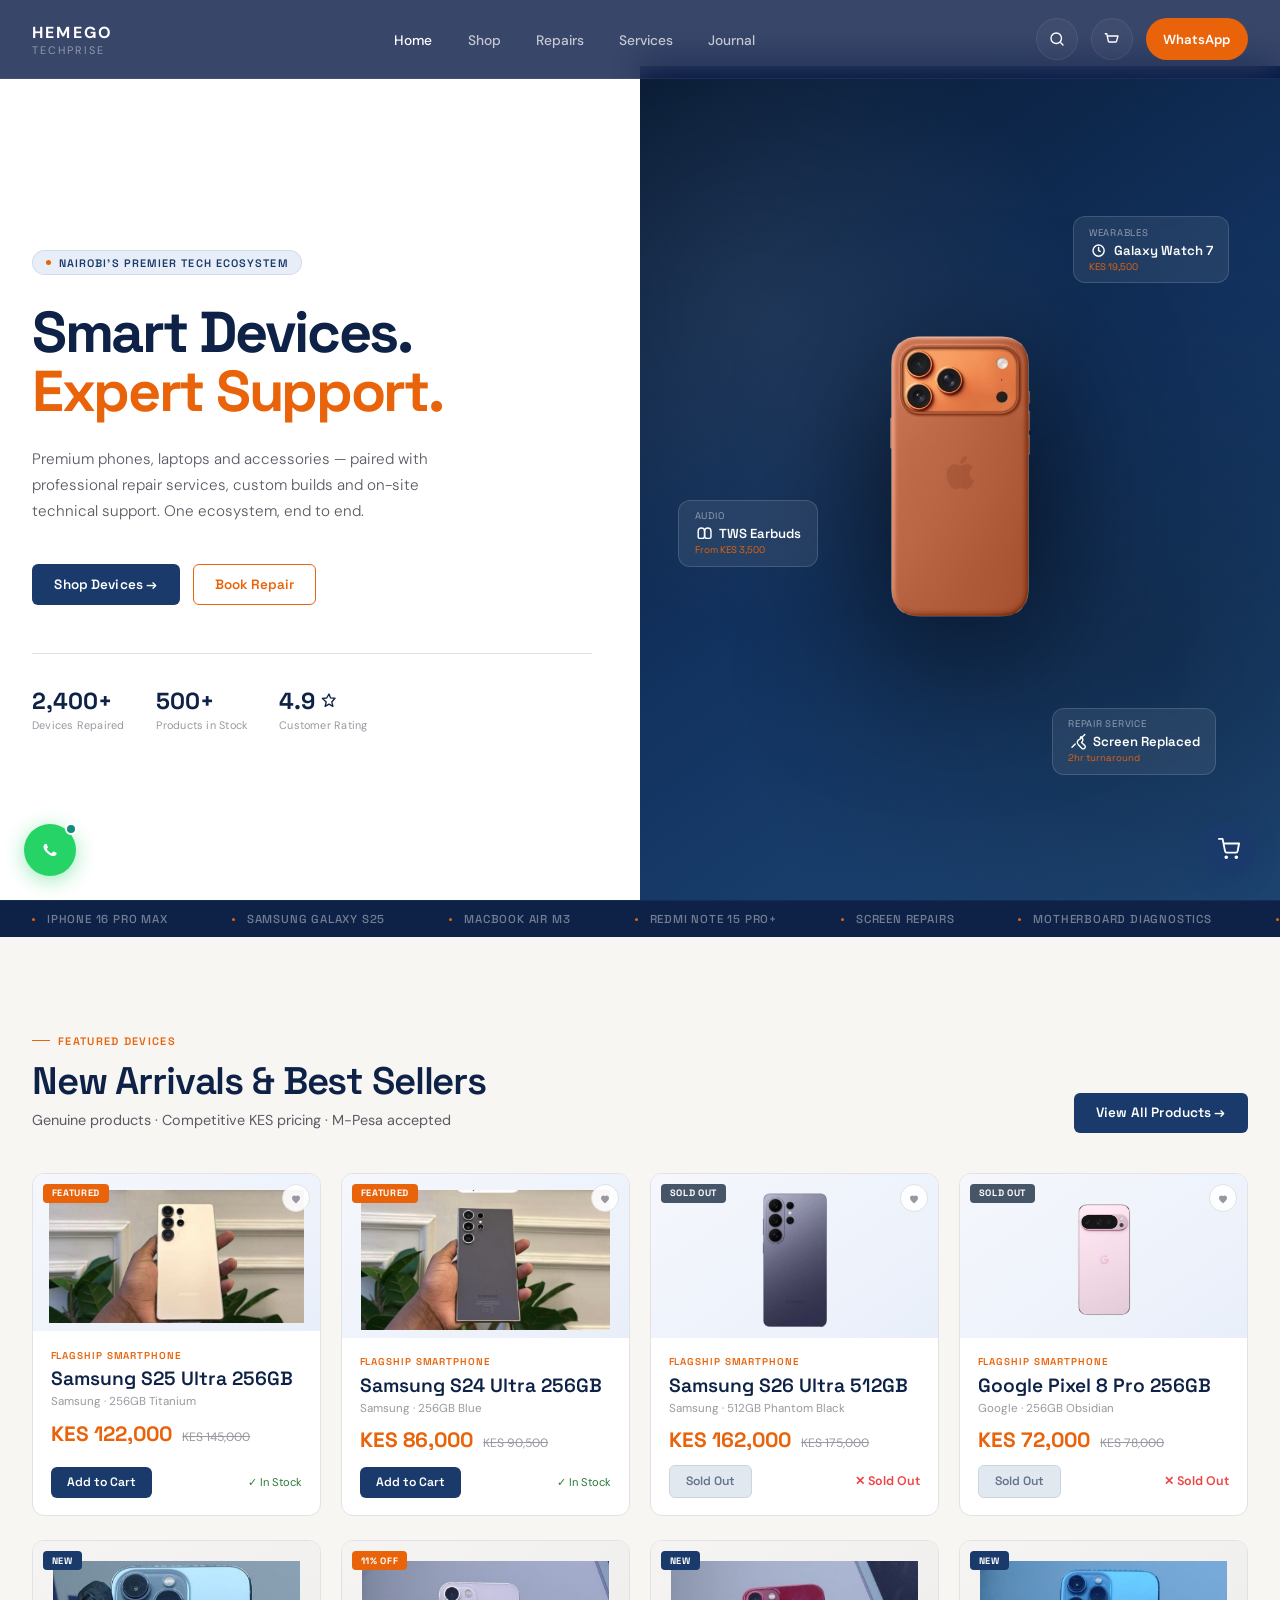
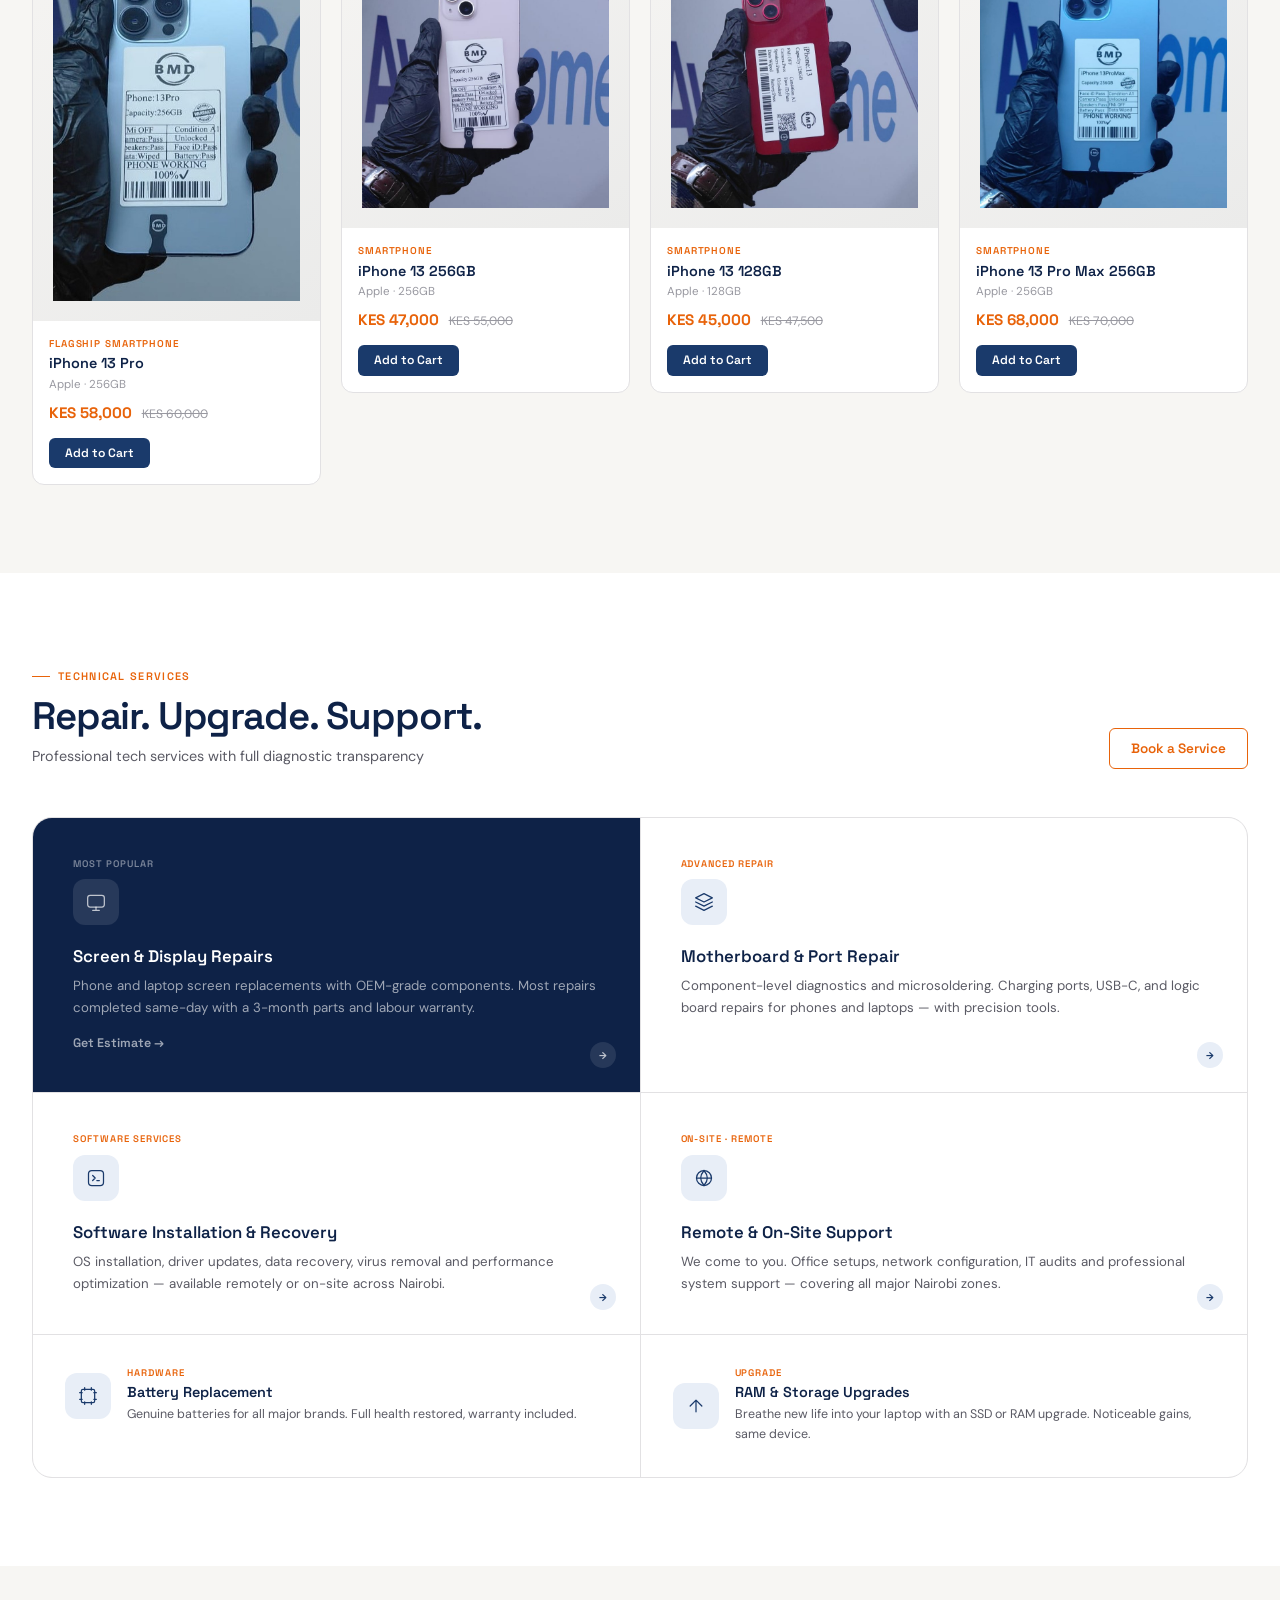
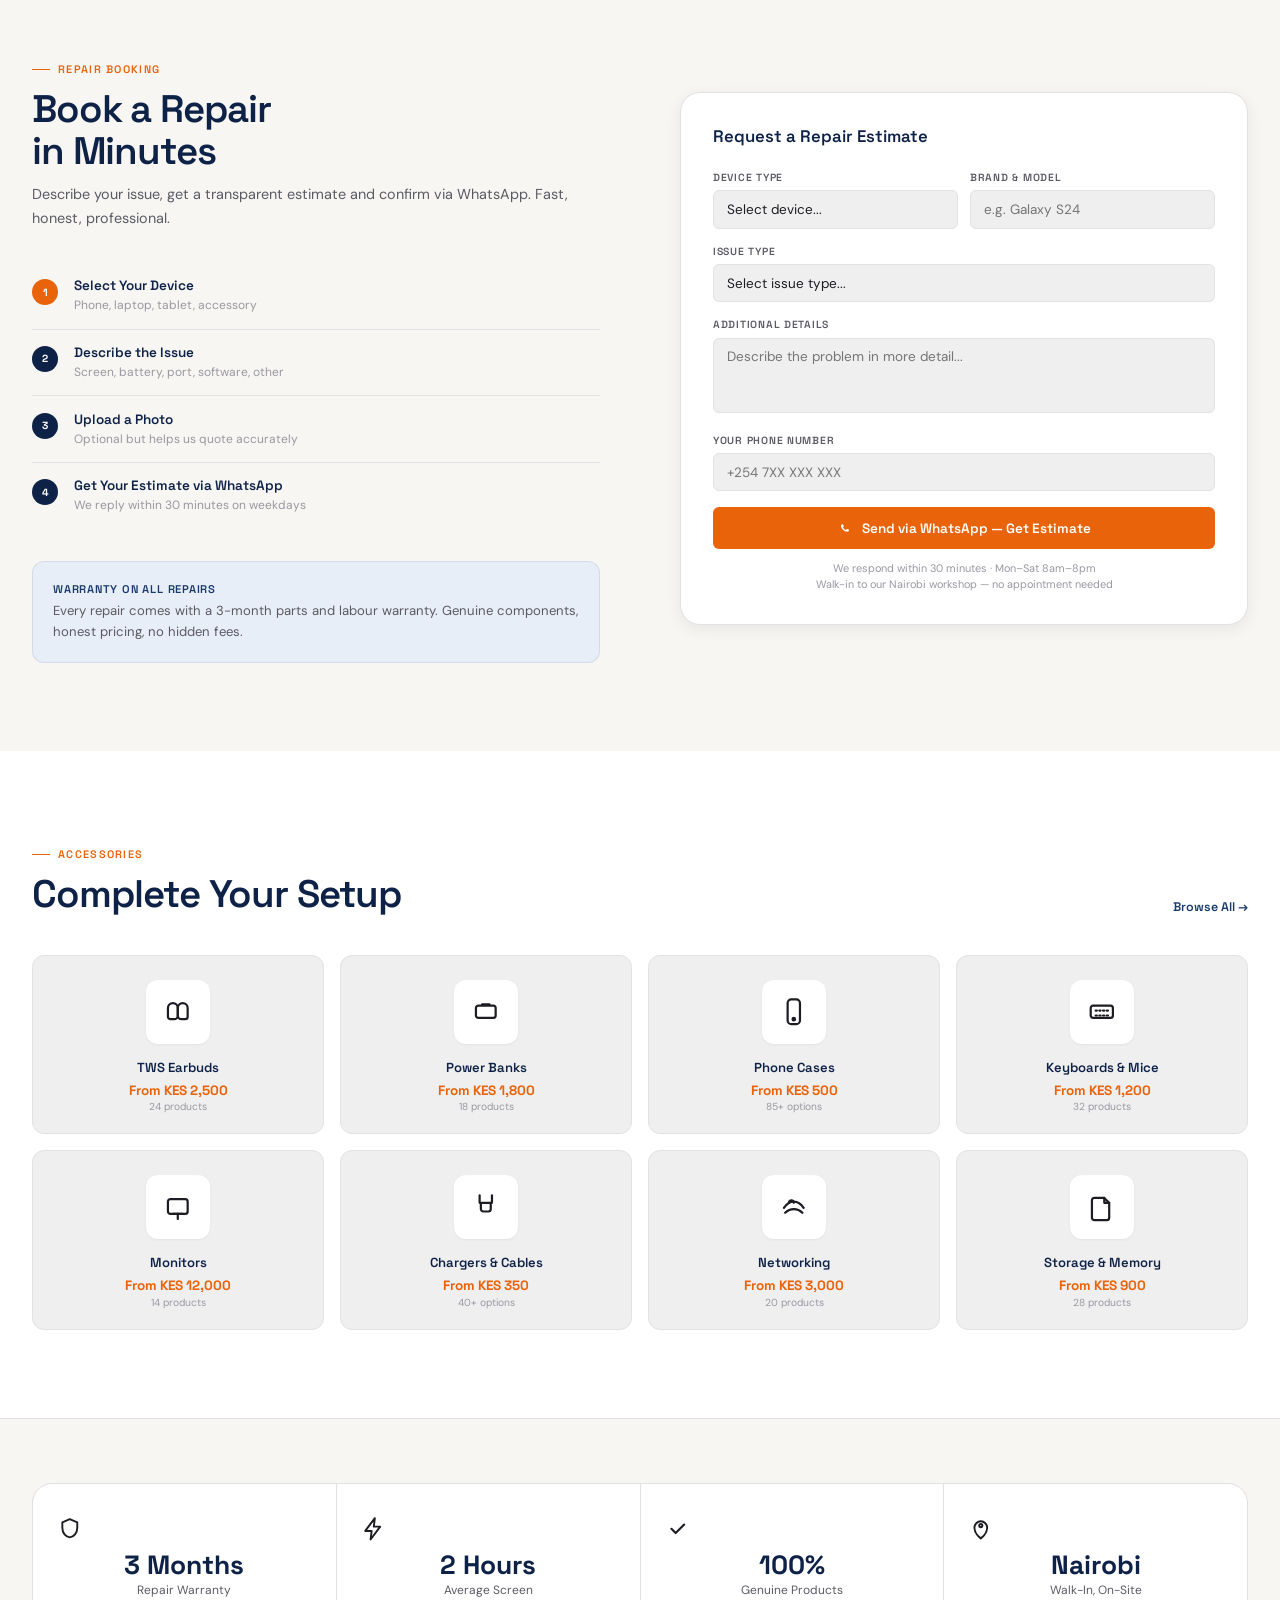
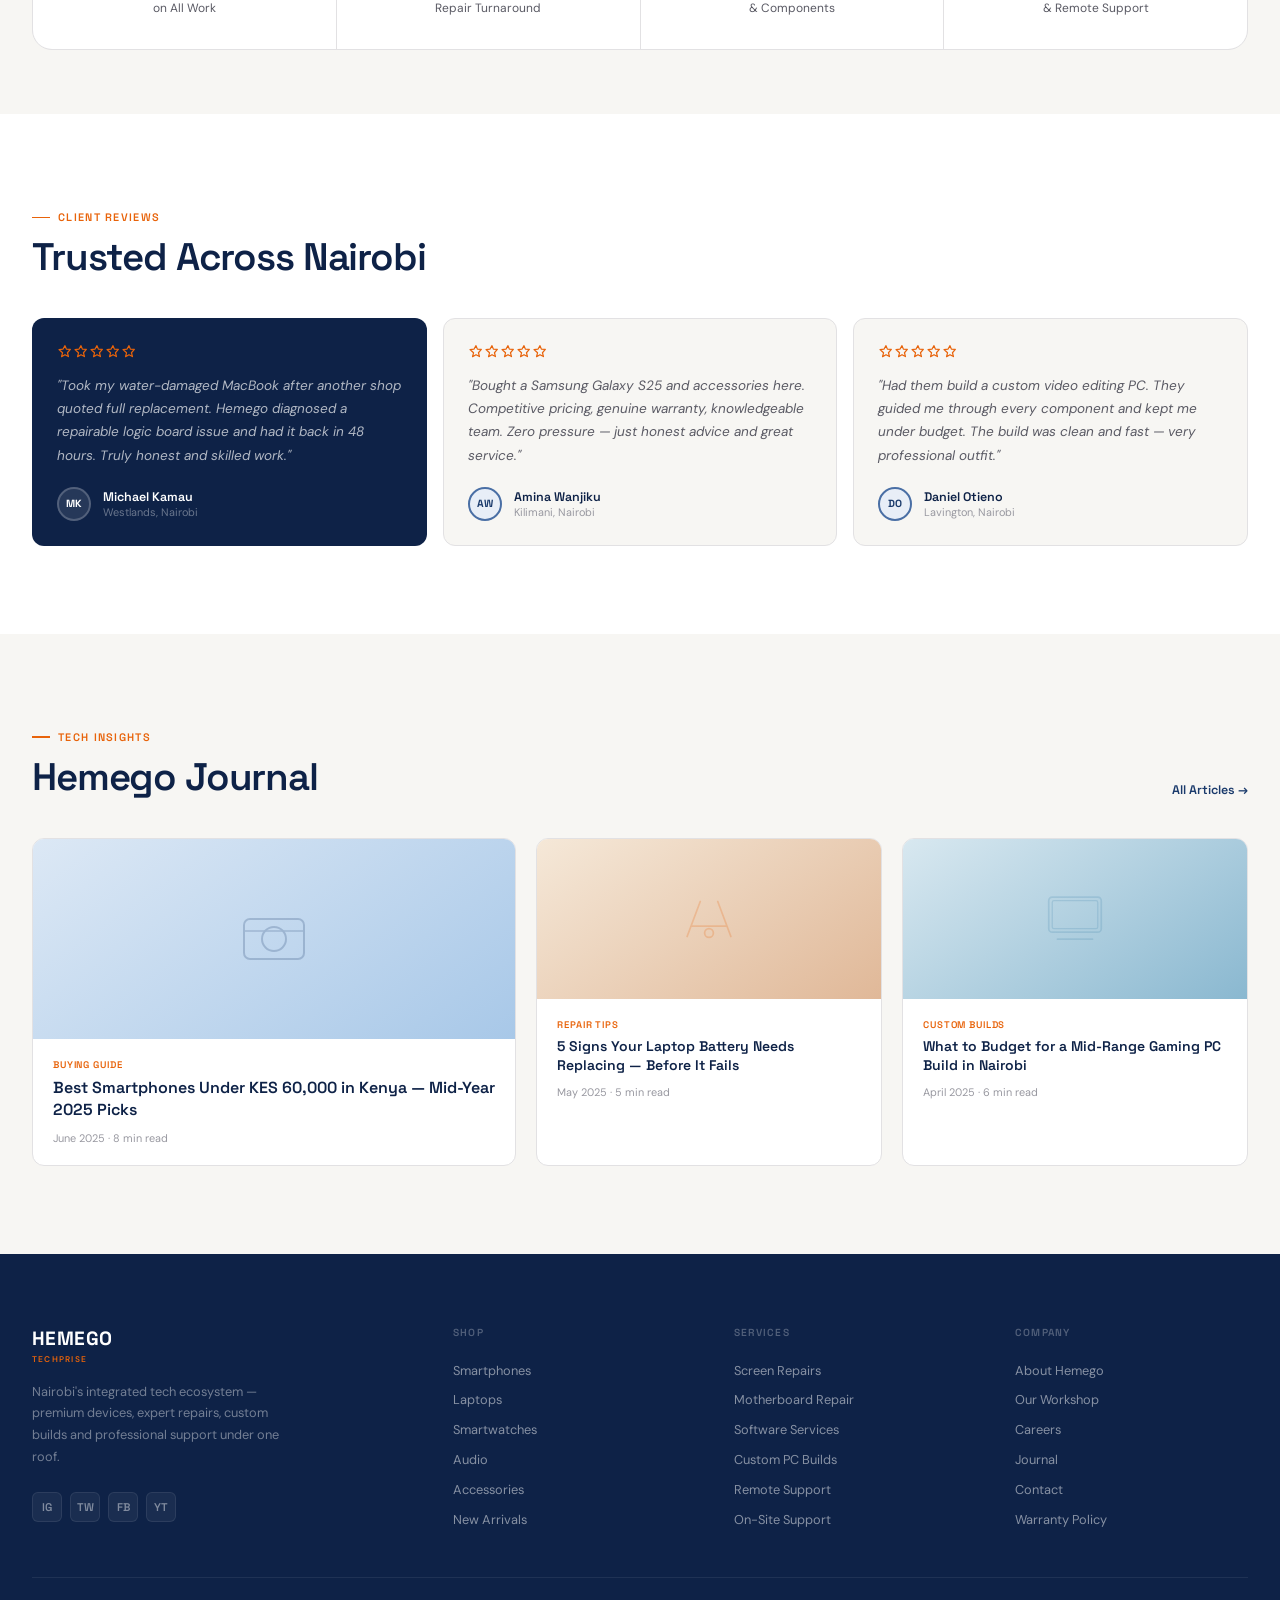
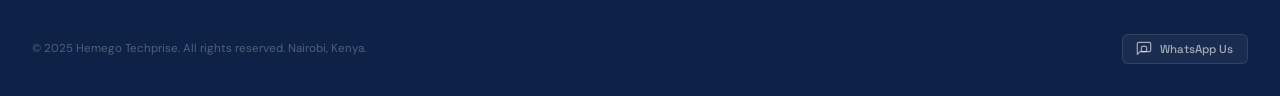
==== commit f5312a6c: "Update website files" ====
--- a/index.html
+++ b/index.html
@@ -117,12 +117,8 @@
 
   </aside>
 
-  <!-- =========================
-BOTTOM MOBILE NAV
-========================= -->
-
+    <!-- BOTTOM MOBILE NAV -->
   <nav class="bottom-mobile-nav">
-
     <a href="index.html" class="bottom-nav-item active">
       <svg viewBox="0 0 24 24" fill="none">
         <path d="M3 11L12 4L21 11V20H15V14H9V20H3V11Z" stroke="currentColor" stroke-width="1.8"
@@ -130,7 +126,15 @@
       </svg>
       <span>Home</span>
     </a>
-
+    <a href="shop.html" class="bottom-nav-item">
+      <svg viewBox="0 0 24 24" fill="none">
+        <path d="M3 5h2l2.2 10.2a1 1 0 0 0 1 .8h8.8a1 1 0 0 0 1-.8L20 8H7" stroke="currentColor" stroke-width="1.8"
+          stroke-linecap="round" stroke-linejoin="round" />
+        <circle cx="10" cy="20" r="1" />
+        <circle cx="18" cy="20" r="1" />
+      </svg>
+      <span>Shop</span>
+    </a>
     <button class="bottom-nav-item" id="mobileSearchBtn">
       <svg viewBox="0 0 24 24" fill="none">
         <circle cx="11" cy="11" r="7" stroke="currentColor" stroke-width="1.8" />
@@ -138,18 +142,15 @@
       </svg>
       <span>Search</span>
     </button>
-
-    <button class="bottom-nav-item" id="mobileCartBtn">
+    <a href="repairs.html" class="bottom-nav-item">
       <svg viewBox="0 0 24 24" fill="none">
-        <path d="M3 5h2l2.2 10.2a1 1 0 0 0 1 .8h8.8a1 1 0 0 0 1-.8L20 8H7" stroke="currentColor" stroke-width="1.8"
-          stroke-linecap="round" stroke-linejoin="round" />
-        <circle cx="10" cy="20" r="1" />
-        <circle cx="18" cy="20" r="1" />
+        <path
+          d="M14.7 6.3a1 1 0 0 0 0 1.4l1.6 1.6a1 1 0 0 0 1.4 0l3.77-3.77a6 6 0 0 1-7.94 7.94l-6.91 6.91a2.12 2.12 0 0 1-3-3l6.91-6.91a6 6 0 0 1 7.94-7.94l-3.77 3.77z"
+          stroke="currentColor" stroke-width="1.8" stroke-linecap="round" stroke-linejoin="round" />
       </svg>
-      <span>Cart</span>
-    </button>
-
-    <a href="https://wa.me/254703768321" class="bottom-nav-item">
+      <span>Repairs</span>
+    </a>
+    <a href="https://wa.me/254703768321" class="bottom-nav-item" target="_blank">
       <svg viewBox="0 0 24 24" fill="currentColor">
         <path
           d="M17.472 14.382c-.297-.149-1.758-.867-2.03-.967-.273-.099-.471-.148-.67.15-.197.297-.767.966-.94 1.164-.173.199-.347.223-.644.075-.297-.15-1.255-.463-2.39-1.475-.883-.788-1.48-1.761-1.653-2.059-.173-.297-.018-.458.13-.606.134-.133.298-.347.446-.52.149-.174.198-.298.298-.497.099-.198.05-.371-.025-.52-.075-.149-.669-1.612-.916-2.207-.242-.579-.487-.5-.669-.51-.173-.008-.371-.01-.57-.01-.198 0-.52.074-.792.372-.272.297-1.04 1.016-1.04 2.479 0 1.462 1.065 2.875 1.213 3.074.149.198 2.096 3.2 5.077 4.487.709.306 1.262.489 1.694.625.712.227 1.36.195 1.871.118.571-.085 1.758-.719 2.006-1.413.248-.694.248-1.289.173-1.413-.074-.124-.272-.198-.57-.347z" />
@@ -277,7 +278,7 @@
         <div class="featured-strip stagger">
 
           <!-- Samsung S25 Ultra (In Stock) -->
-          <div class="pcard-feat">
+          <div class="pcard-feat" id="product-s25-ultra-256gb" data-id="s25-ultra-256gb" data-cat="phones" data-price="122000">
             <div class="pimg">
               <img src="img/s25ultra.jpeg" alt="Samsung S25 Ultra 256GB" style="max-width:100%;height:auto;" />
             </div>
@@ -309,7 +310,7 @@
           </div>
 
           <!-- Samsung S24 Ultra (In Stock) -->
-          <div class="pcard-feat">
+          <div class="pcard-feat" id="product-samsung-s24-ultra-256gb" data-id="samsung-s24-ultra-256gb" data-cat="phones" data-price="86000">
             <div class="pimg">
               <img src="img/s24ultra.jpeg" alt="Samsung S24 Ultra 256GB" style="max-width:100%;height:auto;" />
             </div>
@@ -341,7 +342,7 @@
           </div>
 
           <!-- Samsung S26 Ultra (Sold Out) -->
-          <div class="pcard-feat pcard-sold">
+          <div class="pcard-feat pcard-sold" id="product-s26-ultra-512gb" data-id="s26-ultra-512gb" data-cat="phones" data-price="162000">
             <div class="pimg">
               <img src="img/s26.png" alt="Samsung S26 Ultra 512GB" style="max-width:100%;height:auto;" />
             </div>
@@ -373,7 +374,7 @@
           </div>
 
           <!-- Google Pixel 8 Pro (Sold Out) -->
-          <div class="pcard-feat pcard-sold">
+          <div class="pcard-feat pcard-sold" id="product-google-pixel-8-pro-256gb" data-id="google-pixel-8-pro-256gb" data-cat="phones" data-price="72000">
             <div class="pimg">
               <img src="img/pixel.png" alt="Google Pixel 8 Pro 256GB" style="max-width:100%;height:auto;" />
             </div>
@@ -411,7 +412,7 @@
 
 
           <!-- iPhone 13 Pro -->
-          <div class="pcard-sm">
+          <div class="pcard-sm" id="product-iphone-13-pro-256gb" data-id="iphone-13-pro-256gb" data-cat="phones" data-price="58000">
             <div class="pimg">
               <img src="img/img3.jpeg" alt="iPhone 13 Pro 256GB" style="max-width:100%;height:auto;" />
             </div>
@@ -437,7 +438,7 @@
 
 
           <!-- iPhone 13 -->
-          <div class="pcard-sm">
+          <div class="pcard-sm" id="product-iphone-13-256gb" data-id="iphone-13-256gb" data-cat="phones" data-price="47000">
             <div class="pimg">
               <img src="img/img2.jpeg" alt="iPhone 13 256GB" style="max-width:100%;height:auto;" />
             </div>
@@ -463,7 +464,7 @@
 
 
           <!-- iPhone 13 128GB -->
-          <div class="pcard-sm">
+          <div class="pcard-sm" id="product-iphone-13-128gb" data-id="iphone-13-128gb" data-cat="phones" data-price="45000">
             <div class="pimg">
               <img src="img/img1.jpeg" alt="iPhone 13 128GB" style="max-width:100%;height:auto;" />
             </div>
@@ -488,8 +489,8 @@
 
 
 
-          <!-- Samsung S24 Ultra -->
-          <div class="pcard-sm">
+          <!-- iPhone 13 Pro Max -->
+          <div class="pcard-sm" id="product-iphone-13-promax-256gb" data-id="iphone-13-promax-256gb" data-cat="phones" data-price="68000">
             <div class="pimg">
               <img src="img/img4.jpeg" alt="iPhone 13 Pro Max 256GB" style="max-width:100%;height:auto;" />
             </div>
--- a/css/index.css
+++ b/css/index.css
@@ -327,12 +327,13 @@
   border: none;
   background: rgba(255, 255, 255, .03);
   border-radius: 50%;
-  display: flex;
+  display: none;
   flex-direction: column;
   justify-content: center;
   align-items: center;
   gap: 4px;
   cursor: pointer;
+  z-index: 1001;
 }
 
 .hamburger-btn span {
@@ -340,25 +341,32 @@
   height: 1.7px;
   background: #fff;
   border-radius: 2px;
+  pointer-events: none;
 }
 
 /* =========================================
-DRAWER
+DRAWER & OVERLAY
 ========================================= */
 
-.mobile-drawer-overlay {
+.mobile-drawer-overlay,
+.drawer-overlay {
   position: fixed;
   inset: 0;
-  background: rgba(0, 0, 0, .55);
+  background: rgba(0, 0, 0, .6);
+  backdrop-filter: blur(4px);
+  -webkit-backdrop-filter: blur(4px);
   z-index: 1200;
   opacity: 0;
   visibility: hidden;
-  transition: .3s;
-}
-
-.mobile-drawer-overlay.active {
+  pointer-events: none;
+  transition: opacity .3s ease, visibility .3s ease;
+}
+
+.mobile-drawer-overlay.active,
+.drawer-overlay.active {
   opacity: 1;
   visibility: visible;
+  pointer-events: auto;
 }
 
 .mobile-drawer {
@@ -367,16 +375,31 @@
   right: -340px;
   width: 320px;
   height: 100vh;
+  height: 100dvh;
   background: #07101f;
   z-index: 1300;
   padding: 2rem;
   overflow-y: auto;
-  transition: .35s ease;
+  transition: right .35s cubic-bezier(0.4, 0, 0.2, 1);
   border-left: 1px solid rgba(255, 255, 255, .06);
+  box-shadow: -10px 0 30px rgba(0, 0, 0, 0.5);
 }
 
 .mobile-drawer.active {
   right: 0;
+}
+
+@media (min-width: 981px) {
+  .hamburger-btn,
+  .nav-hamburger,
+  .mobile-drawer-overlay,
+  .drawer-overlay,
+  .mobile-drawer {
+    display: none !important;
+    visibility: hidden !important;
+    opacity: 0 !important;
+    pointer-events: none !important;
+  }
 }
 
 .drawer-top {
@@ -482,6 +505,20 @@
 
   .wa-nav-btn {
     display: none;
+  }
+
+  .hamburger-btn,
+  .nav-hamburger {
+    display: flex !important;
+  }
+
+  .mobile-drawer-overlay,
+  .drawer-overlay {
+    display: block !important;
+  }
+
+  .mobile-drawer {
+    display: block !important;
   }
 
   .bottom-mobile-nav {
@@ -2359,12 +2396,14 @@
     grid-template-columns: 1fr 1fr
   }
 
+  .desktop-links,
   .nav-links {
-    display: none
-  }
-
+    display: none;
+  }
+
+  .hamburger-btn,
   .nav-hamburger {
-    display: flex
+    display: flex;
   }
 }
 
@@ -3034,4 +3073,32 @@
   .search-suggestions-grid {
     grid-template-columns: repeat(2, 1fr);
   }
+}
+
+/* =========================================
+   PRODUCT FOCUS / SEARCH HIGHLIGHT
+   ========================================= */
+@keyframes productGlow {
+  0% {
+    outline: 3px solid #e8630a;
+    box-shadow: 0 0 0 4px rgba(232, 99, 10, 0.4), 0 0 35px rgba(232, 99, 10, 0.7);
+    transform: translateY(-4px) scale(1.02);
+  }
+  50% {
+    outline: 3px solid #2563eb;
+    box-shadow: 0 0 0 6px rgba(37, 99, 235, 0.4), 0 0 45px rgba(37, 99, 235, 0.8);
+    transform: translateY(-4px) scale(1.02);
+  }
+  100% {
+    outline: 2px solid transparent;
+    box-shadow: none;
+    transform: none;
+  }
+}
+
+.product-highlight {
+  animation: productGlow 2.8s cubic-bezier(0.22, 1, 0.36, 1) forwards !important;
+  z-index: 50 !important;
+  position: relative !important;
+  scroll-margin-top: 100px;
 }
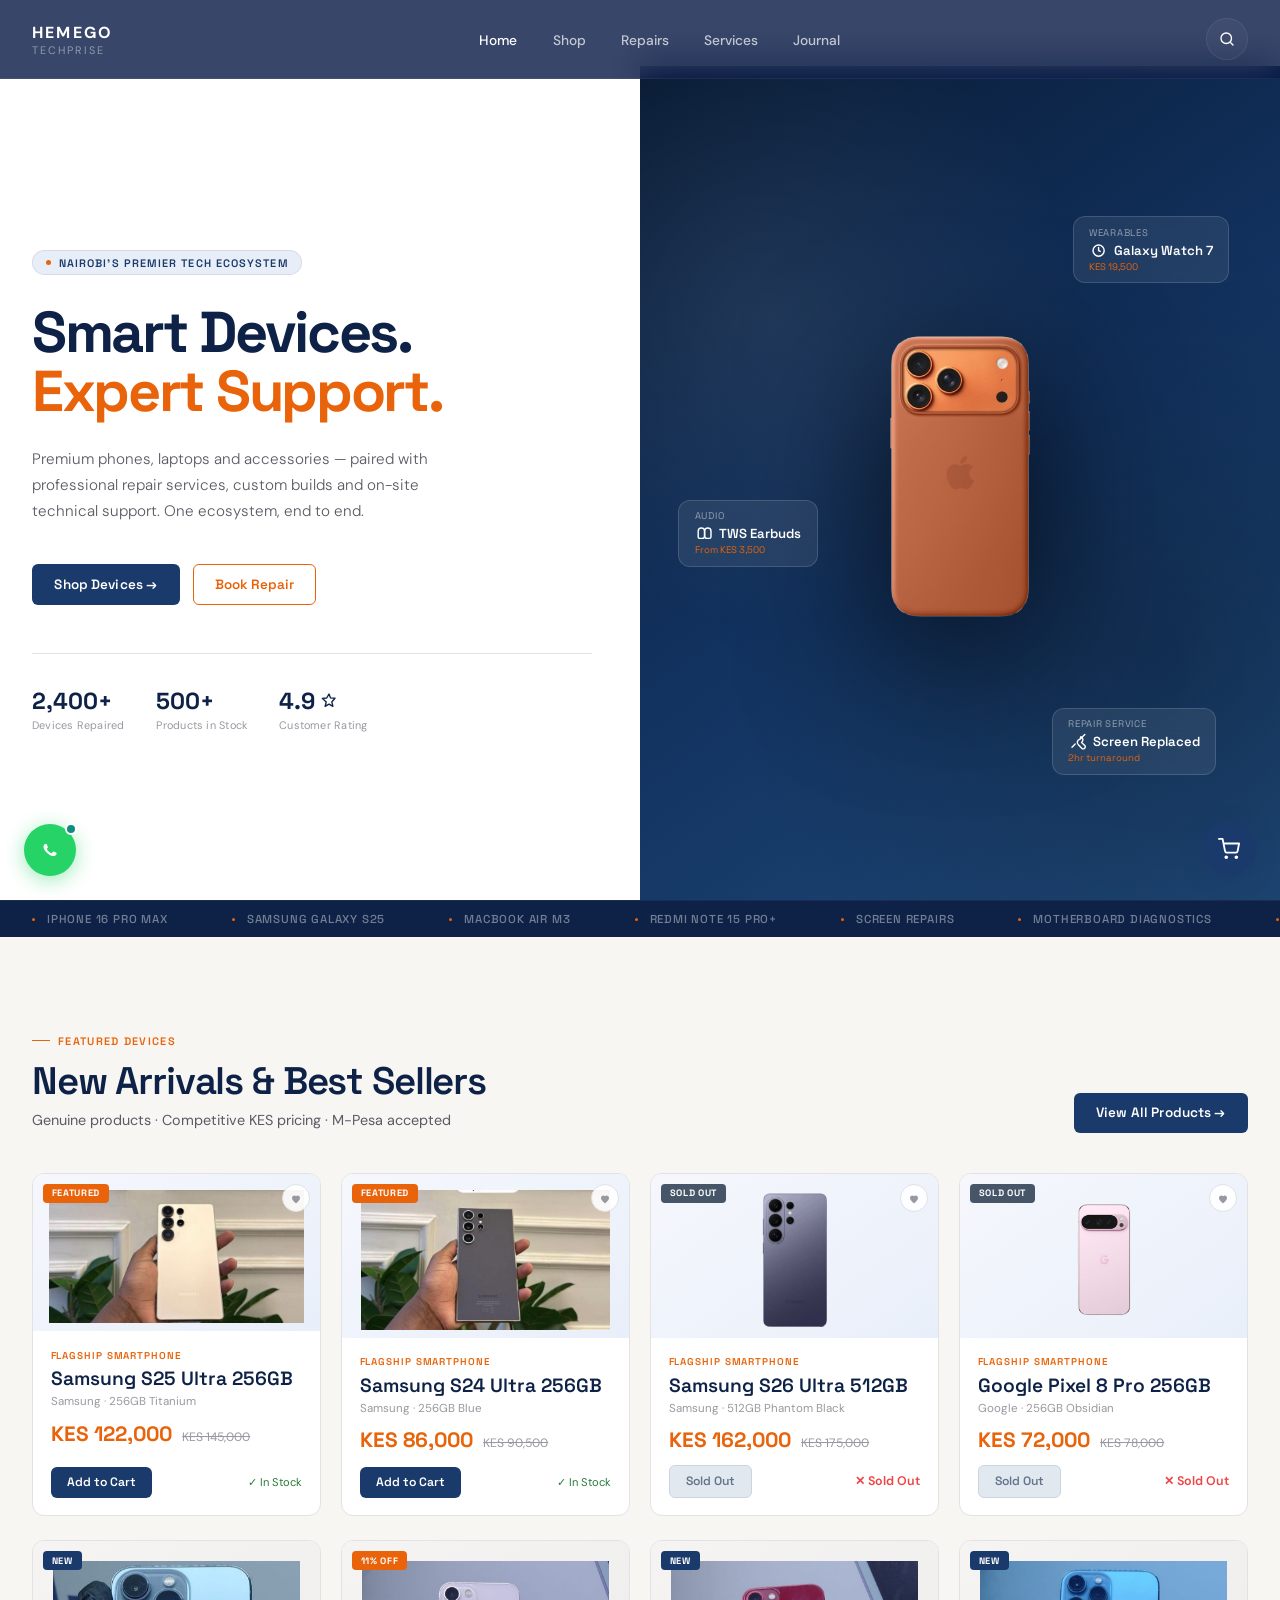
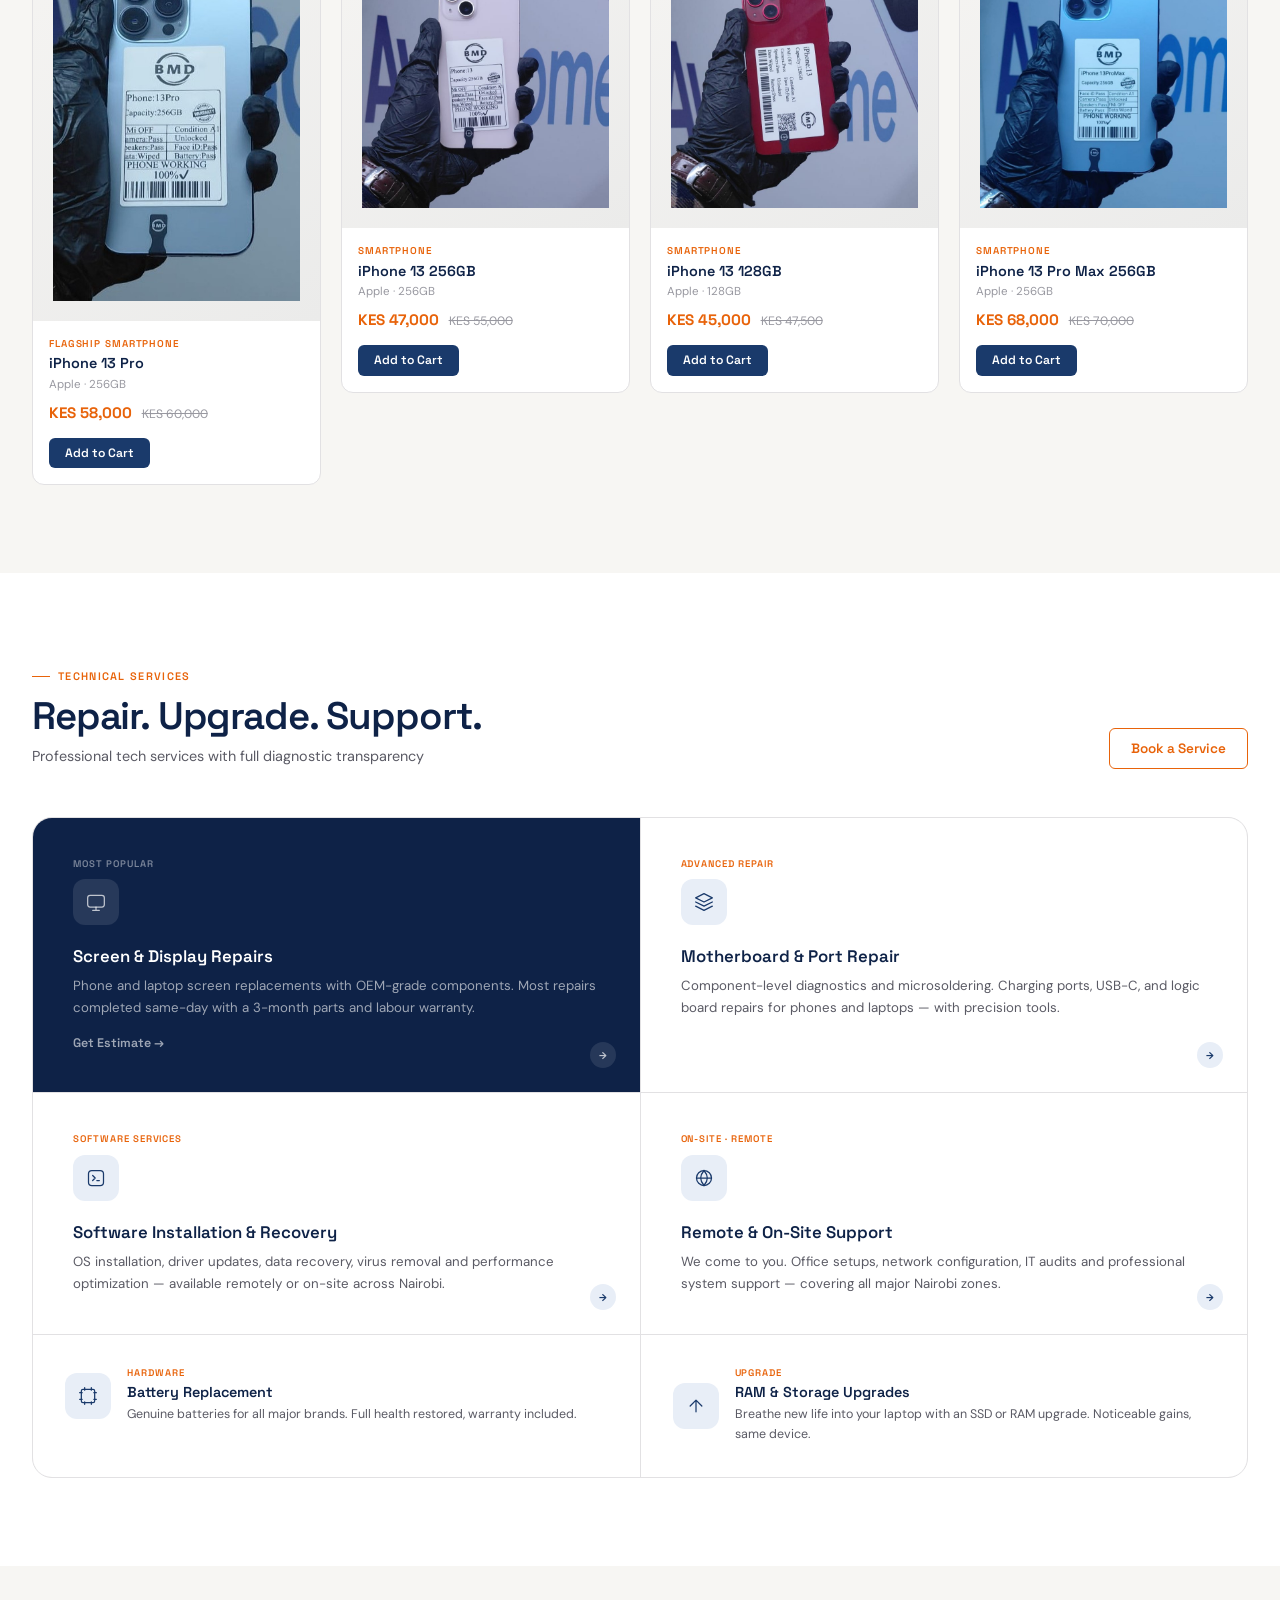
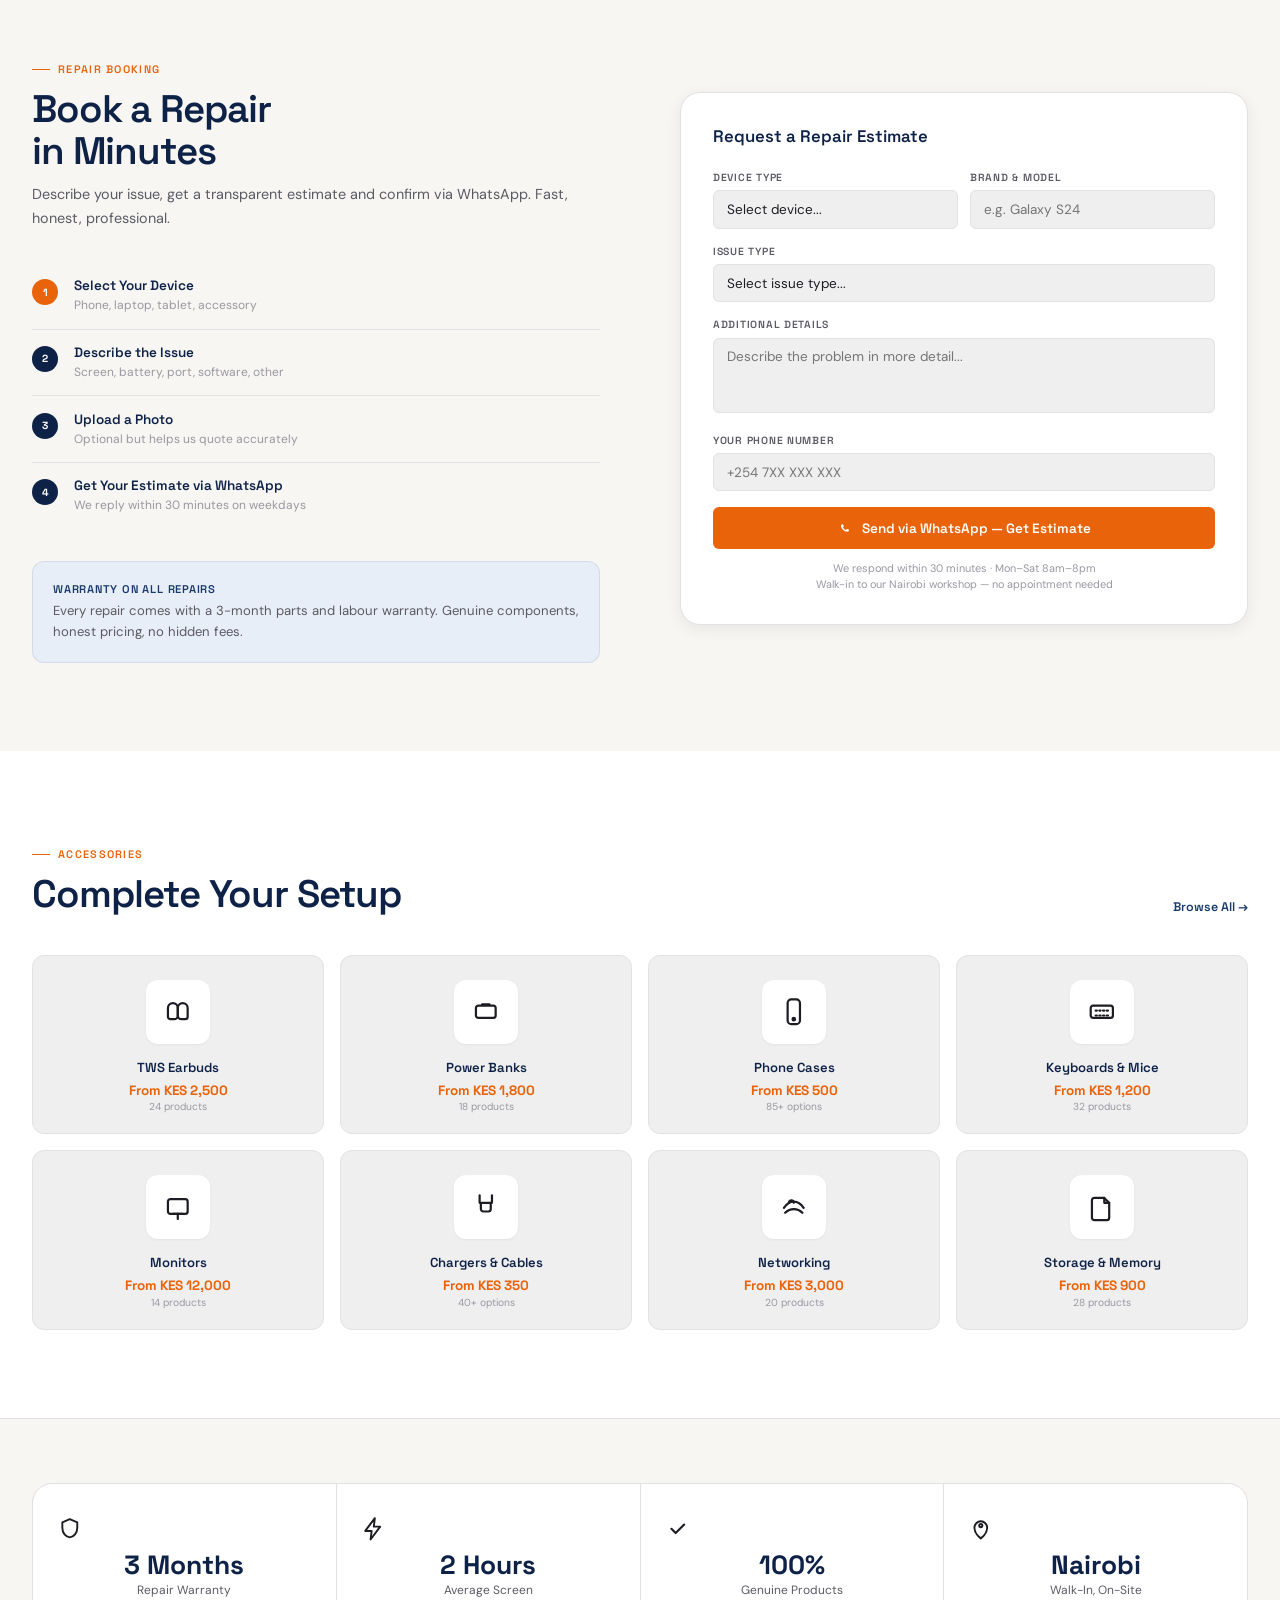
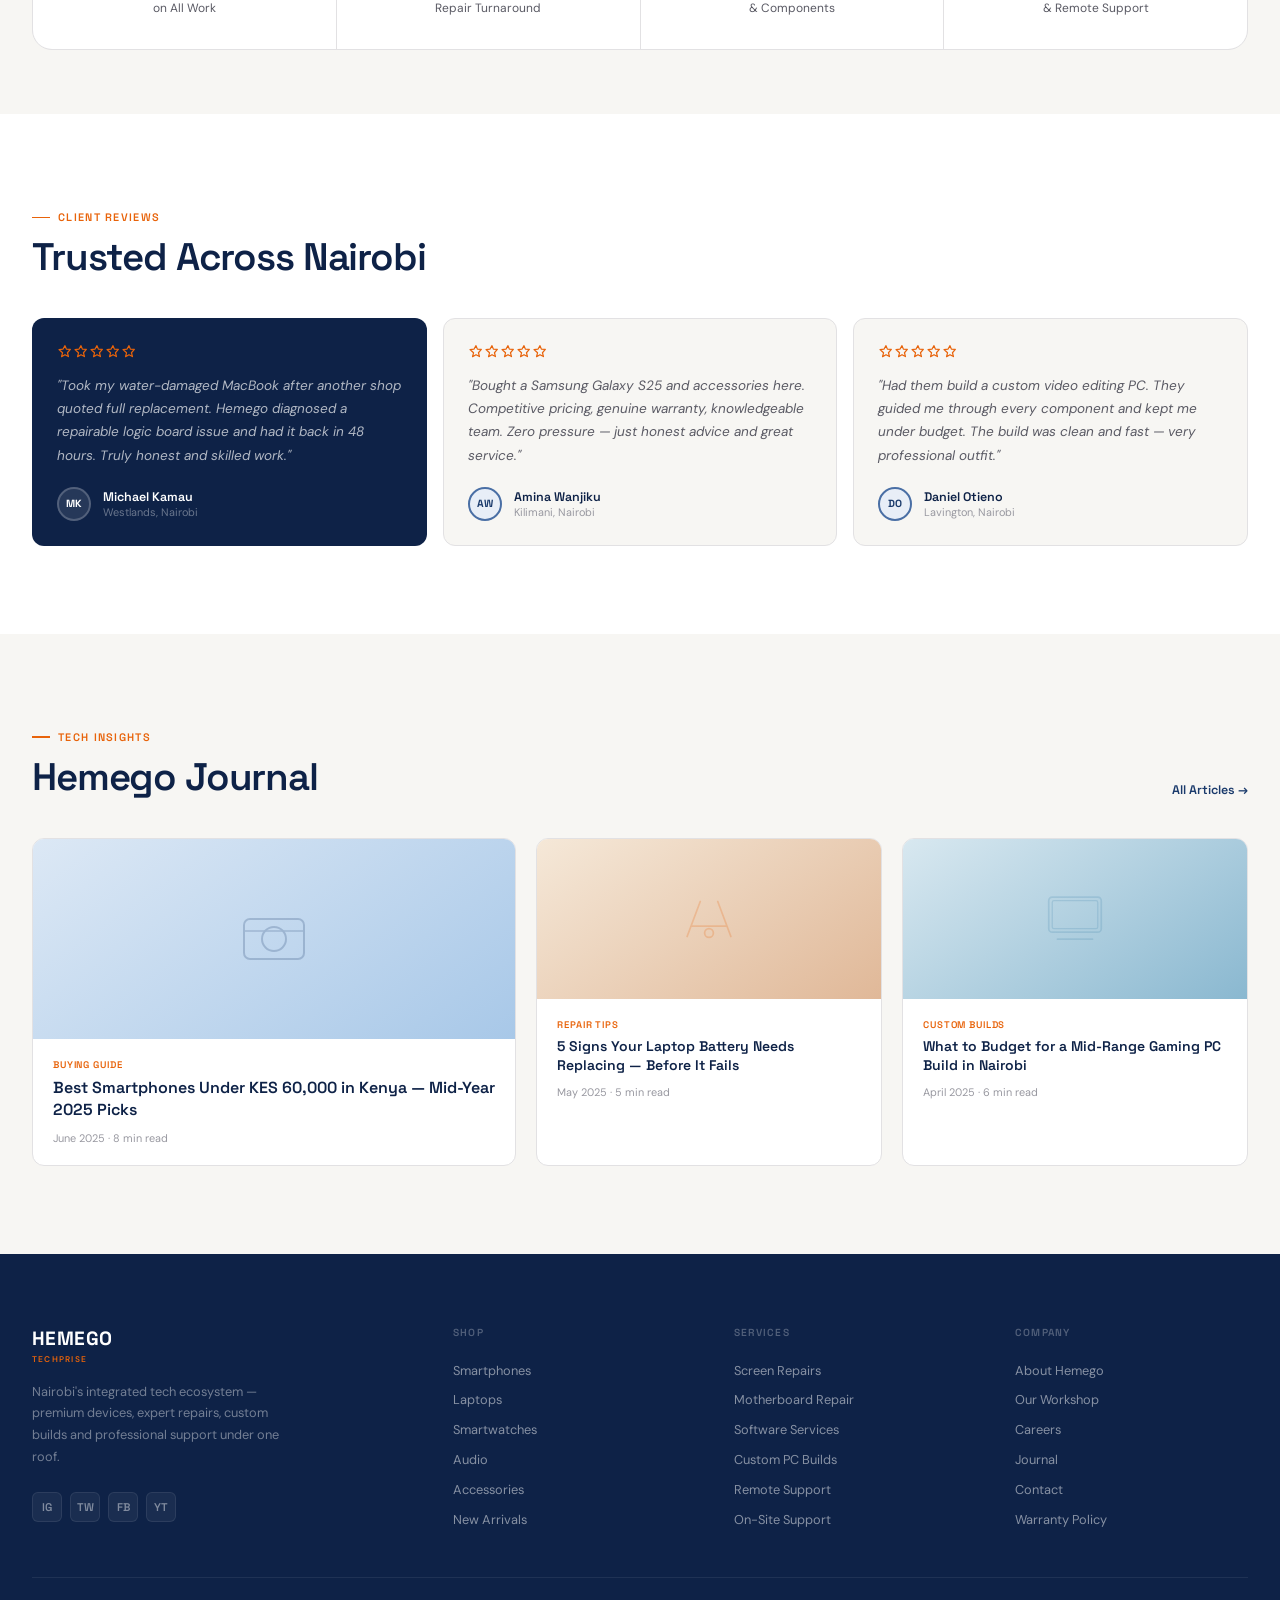
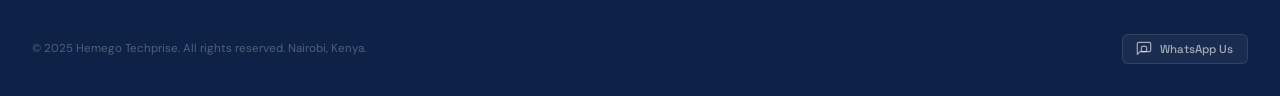
==== commit 265c33bb: "Update website files" ====
--- a/index.html
+++ b/index.html
@@ -36,20 +36,23 @@
       <!-- RIGHT -->
       <div class="nav-right">
 
-        <button class="nav-circle-btn" id="desktopSearchBtn">
+        <!-- Desktop search button — hidden on mobile (<=768px); Search tab in bottom nav handles mobile search -->
+        <button class="nav-circle-btn nav-search-btn" id="desktopSearchBtn" aria-label="Search">
           <svg viewBox="0 0 24 24" fill="none">
             <circle cx="11" cy="11" r="7" stroke="currentColor" stroke-width="1.8" />
             <path d="M20 20L17 17" stroke="currentColor" stroke-width="1.8" stroke-linecap="round" />
           </svg>
         </button>
 
-        <button class="nav-circle-btn">
+        <!-- Cart button — shown on desktop always; replaces search btn on mobile (<=768px) -->
+        <button class="nav-circle-btn nav-cart-btn" id="navCartBtn" onclick="toggleCart()" aria-label="Open cart">
           <svg viewBox="0 0 24 24" fill="none">
             <path d="M3 5h2l2.2 10.2a1 1 0 0 0 1 .8h8.8a1 1 0 0 0 1-.8L20 8H7" stroke="currentColor" stroke-width="1.8"
               stroke-linecap="round" stroke-linejoin="round" />
-            <circle cx="10" cy="20" r="1" />
-            <circle cx="18" cy="20" r="1" />
+            <circle cx="10" cy="20" r="1" fill="currentColor" />
+            <circle cx="18" cy="20" r="1" fill="currentColor" />
           </svg>
+          <span class="nav-cart-badge" id="navCartBadge"></span>
         </button>
 
         <a href="https://wa.me/254703768321" class="wa-nav-btn">
--- a/css/index.css
+++ b/css/index.css
@@ -307,13 +307,44 @@
   background: rgba(255, 255, 255, .08);
 }
 
+/* Nav cart button — hidden on desktop, shown on mobile (badge version) */
+.nav-cart-btn {
+  position: relative;
+  display: none;
+}
+
+.nav-cart-badge {
+  position: absolute;
+  top: -6px;
+  right: -6px;
+  background: var(--orange);
+  color: white;
+  font-size: .62rem;
+  font-weight: 700;
+  font-family: 'Space Grotesk', sans-serif;
+  min-width: 18px;
+  height: 18px;
+  padding: 0 4px;
+  border-radius: 10px;
+  display: none;
+  align-items: center;
+  justify-content: center;
+  border: 2px solid rgba(1, 18, 63, 0.78);
+  box-shadow: 0 2px 6px rgba(232, 99, 10, 0.45);
+  transition: transform 0.25s cubic-bezier(0.175, 0.885, 0.32, 1.275);
+}
+
+.nav-cart-badge.bump {
+  animation: cartBadgeBump 0.35s ease-out;
+}
+
 .wa-nav-btn {
   height: 42px;
   padding: 0 1.1rem;
   border-radius: 999px;
   background: #e8630a;
   color: #fff;
-  display: flex;
+  display: none;
   align-items: center;
   justify-content: center;
   text-decoration: none;
@@ -2581,16 +2612,60 @@
 }
 
 @media (max-width: 768px) {
-  .float-wa {
-    bottom: 5.25rem !important;
-    left: 1rem !important;
-    right: auto !important;
-  }
+  /* Hide floating action buttons — bottom nav bar handles these on mobile */
+  .float-wa,
   .cart-toggle {
-    bottom: 5.25rem !important;
-    right: 1rem !important;
-    left: auto !important;
-  }
+    display: none !important;
+  }
+
+  /* Hide desktop search button; Search tab in bottom nav handles it on mobile */
+  #desktopSearchBtn,
+  .nav-search-btn {
+    display: none !important;
+  }
+
+  /* ── Mobile nav cart button ── */
+  #navCartBtn,
+  .nav-cart-btn {
+    display: flex !important;
+    width: 40px;
+    height: 40px;
+    background: rgba(26, 58, 107, 0.55);
+    border: 1px solid rgba(255, 255, 255, 0.18);
+    border-radius: 50%;
+    backdrop-filter: blur(8px);
+    -webkit-backdrop-filter: blur(8px);
+    box-shadow: 0 2px 12px rgba(0, 0, 0, 0.25);
+    transition: background 0.22s, transform 0.18s;
+  }
+
+  #navCartBtn:hover,
+  #navCartBtn:active {
+    background: rgba(26, 58, 107, 0.8);
+    transform: scale(0.94);
+  }
+
+  #navCartBtn svg {
+    width: 20px;
+    height: 20px;
+  }
+
+  /* ── Mobile nav cart badge ── */
+  #navCartBadge,
+  .nav-cart-badge {
+    top: -7px;
+    right: -7px;
+    min-width: 20px;
+    height: 20px;
+    font-size: 0.67rem;
+    padding: 0 5px;
+    border-radius: 12px;
+    border: 2.5px solid rgba(1, 18, 63, 0.9);
+    box-shadow: 0 2px 8px rgba(232, 99, 10, 0.55),
+                0 0 0 3px rgba(232, 99, 10, 0.12);
+    background: linear-gradient(135deg, #f07a32, #e8630a);
+  }
+
   .cart-toast {
     bottom: 5.5rem;
     width: calc(100% - 2rem);
@@ -2732,14 +2807,6 @@
 }
 
 @media(max-width:768px) {
-  .cart-toggle {
-    bottom: 80px;
-    right: 16px;
-    width: 50px;
-    height: 50px;
-    font-size: .75rem;
-  }
-
   .cart-panel {
     width: 100%;
     right: -100%;
@@ -2768,13 +2835,6 @@
 
   .cart-panel-actions {
     padding: .75rem 1rem;
-  }
-
-  .cart-toggle {
-    bottom: 70px;
-    right: 12px;
-    width: 48px;
-    height: 48px;
   }
 }
 
